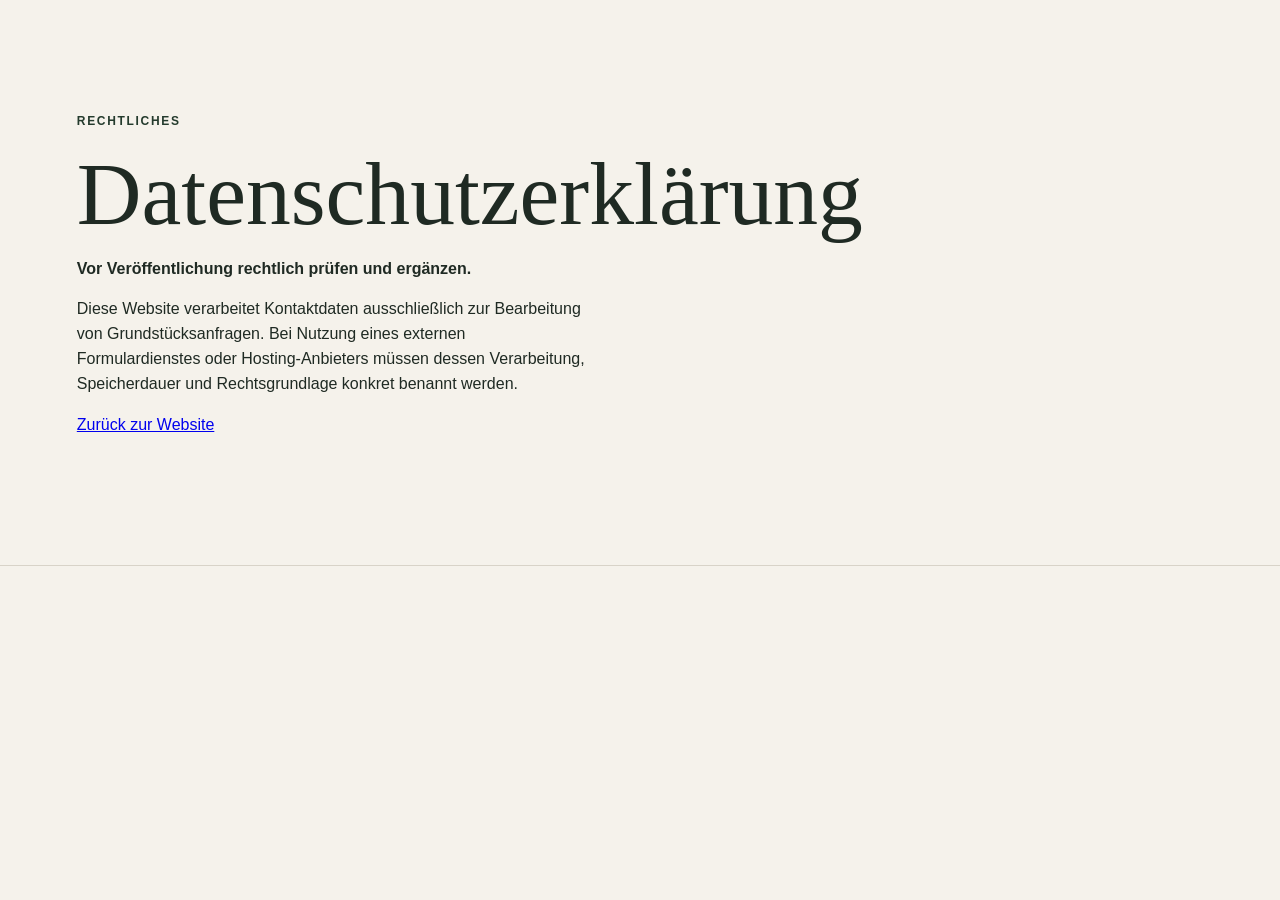
==== datenschutz.html @ eb6f45c7 "Füge Datenschutzseite hinzu" ====
<!doctype html><html lang="de"><head><meta charset="utf-8"><meta name="viewport" content="width=device-width,initial-scale=1"><title>Datenschutz</title><link rel="stylesheet" href="styles.css"></head><body><main class="editorial"><div class="copy-block"><p class="eyebrow dark">Rechtliches</p><h1>Datenschutzerklärung</h1><p><strong>Vor Veröffentlichung rechtlich prüfen und ergänzen.</strong></p><p>Diese Website verarbeitet Kontaktdaten ausschließlich zur Bearbeitung von Grundstücksanfragen. Bei Nutzung eines externen Formulardienstes oder Hosting-Anbieters müssen dessen Verarbeitung, Speicherdauer und Rechtsgrundlage konkret benannt werden.</p><p><a href="index.html">Zurück zur Website</a></p></div></main></body></html>
---- styles.css ----
:root{--ink:#1f2a23;--forest:#243b2d;--paper:#f5f2eb;--line:#d8d3c8;--muted:#6c726d;--white:#fff;--serif:'Libre Caslon Display',Georgia,serif;--sans:'DM Sans',Arial,sans-serif}
*{box-sizing:border-box}html{scroll-behavior:smooth}body{margin:0;background:var(--paper);color:var(--ink);font-family:var(--sans);line-height:1.55}.site-header{height:76px;padding:0 5vw;display:flex;align-items:center;justify-content:space-between;background:rgba(245,242,235,.96);position:sticky;top:0;z-index:20;border-bottom:1px solid rgba(31,42,35,.12)}.brand{display:flex;flex-direction:column;color:var(--ink);text-decoration:none;text-transform:uppercase;letter-spacing:.04em}.brand span{font-size:.72rem}.site-header nav{display:flex;gap:2rem}.site-header nav a,.footer-links a{color:inherit;text-decoration:none;font-size:.85rem;text-transform:uppercase;letter-spacing:.05em}.hero{position:relative;min-height:640px;display:grid;align-items:center;overflow:hidden}.hero>img{position:absolute;inset:0;width:100%;height:100%;object-fit:cover}.hero-shade{position:absolute;inset:0;background:linear-gradient(90deg,rgba(13,28,19,.82),rgba(13,28,19,.3) 60%,rgba(13,28,19,.08))}.hero-copy{position:relative;z-index:2;width:min(760px,85vw);margin-left:6vw;color:#fff}.eyebrow{text-transform:uppercase;letter-spacing:.14em;font-size:.75rem;font-weight:600;margin:0 0 1rem}.eyebrow.dark{color:var(--forest)}h1,h2{font-family:var(--serif);font-weight:400;line-height:1.05;margin:.15em 0}h1{font-size:clamp(3.2rem,7vw,6.6rem);max-width:12ch}h2{font-size:clamp(2.5rem,4vw,4.7rem)}.hero-meta{font-size:1.12rem;margin:1.4rem 0 2rem}.button{display:inline-flex;align-items:center;justify-content:center;min-height:50px;padding:0 1.5rem;text-decoration:none;border:0;font:600 .8rem var(--sans);text-transform:uppercase;letter-spacing:.06em;cursor:pointer}.button-light{background:#f6f1e8;color:var(--ink)}.button-dark{background:var(--forest);color:#fff}.facts{display:grid;grid-template-columns:repeat(6,1fr);padding:2.5rem 4vw;border-bottom:1px solid var(--line);background:#f8f6f1}.facts article{padding:0 1.3rem;border-right:1px solid var(--line)}.facts article:last-child{border-right:0}.facts span,.facts strong{display:block}.facts span{font-size:.68rem;text-transform:uppercase;letter-spacing:.08em;color:var(--muted);margin-bottom:.45rem}.facts strong{font-family:var(--serif);font-size:1.25rem;font-weight:400}.editorial,.planning,.location,.contact-section{padding:7rem 6vw;border-bottom:1px solid var(--line)}.split{display:grid;grid-template-columns:minmax(280px,.82fr) minmax(440px,1.35fr);gap:7vw;align-items:center}.copy-block p{max-width:58ch}.note{font-size:.83rem;color:var(--muted)}.feature-image img,.sketch-card img,.gallery img{width:100%;height:100%;object-fit:cover;display:block}.feature-image{margin:0;height:520px}.planning{display:grid;grid-template-columns:1fr 1.15fr;gap:6vw;align-items:center;background:#eeebe4}.plan-copy ul{padding-left:1.2rem}.plan-links{display:flex;flex-wrap:wrap;gap:1rem;margin-top:2rem}.plan-links a{color:var(--ink);text-underline-offset:4px}.sketch-card{margin:0;background:#faf8f3;padding:1.4rem}.sketch-card img{aspect-ratio:4/3;object-fit:contain;mix-blend-mode:multiply}.sketch-card figcaption{font-size:.78rem;color:var(--muted);margin-top:.7rem}.location{display:grid;grid-template-columns:.75fr 1.25fr;gap:7vw}.distance-grid{display:grid;grid-template-columns:repeat(2,1fr);border-top:1px solid var(--line)}.distance-grid article{display:flex;justify-content:space-between;gap:1rem;padding:1.05rem 0;border-bottom:1px solid var(--line)}.distance-grid article:nth-child(odd){padding-right:1.5rem}.distance-grid article:nth-child(even){padding-left:1.5rem;border-left:1px solid var(--line)}.gallery{display:grid;grid-template-columns:2fr 1fr 1fr 1fr;gap:6px;padding:6px;background:#fff}.gallery>div{height:320px;overflow:hidden}.gallery img{transition:transform .45s ease}.gallery div:hover img{transform:scale(1.025)}.contact-section{background:var(--forest);color:#fff;display:grid;grid-template-columns:.75fr 1.25fr;gap:7vw}.contact-copy h2{max-width:12ch}.contact-form{display:grid;grid-template-columns:1fr 1fr;gap:1rem}.contact-form label{display:flex;flex-direction:column;font-size:.75rem;text-transform:uppercase;letter-spacing:.05em}.contact-form input,.contact-form select,.contact-form textarea{margin-top:.4rem;background:#f7f4ee;border:0;border-radius:0;padding:1rem;font:1rem var(--sans);color:var(--ink)}.contact-form textarea{resize:vertical}.full{grid-column:1/-1}.consent{flex-direction:row!important;gap:.7rem;text-transform:none!important;letter-spacing:0!important;font-size:.8rem!important}.consent input{width:auto;margin:.15rem 0 0}.consent a{color:#fff}.hidden{display:none}footer{padding:3rem 6vw;background:#18271e;color:#fff;display:grid;grid-template-columns:1fr auto;gap:2rem;align-items:end}footer strong,footer span{display:block}.footer-links{display:flex;gap:1.5rem}footer p{grid-column:1/-1;margin:0;color:#b9c1bb;font-size:.78rem}
@media(max-width:980px){.site-header nav{display:none}.hero{min-height:560px}.facts{grid-template-columns:repeat(3,1fr);gap:1.5rem}.facts article{border-right:0;border-bottom:1px solid var(--line);padding-bottom:1rem}.split,.planning,.location,.contact-section{grid-template-columns:1fr}.feature-image{height:420px}.gallery{grid-template-columns:1fr 1fr}.gallery>div{height:280px}.gallery-main{grid-column:1/-1}.contact-form{grid-template-columns:1fr}.full{grid-column:1}.distance-grid{grid-template-columns:1fr}.distance-grid article:nth-child(even){padding-left:0;border-left:0}.distance-grid article:nth-child(odd){padding-right:0}}
@media(max-width:640px){.site-header{height:64px}.hero{min-height:520px}.hero-copy{margin-left:7vw}.hero-meta{font-size:.95rem}.facts{grid-template-columns:1fr 1fr;padding:2rem 5vw}.editorial,.planning,.location,.contact-section{padding:5rem 7vw}.feature-image{height:340px}.gallery{grid-template-columns:1fr}.gallery-main{grid-column:auto}.gallery>div{height:260px}footer{grid-template-columns:1fr}.footer-links{justify-content:flex-start}}
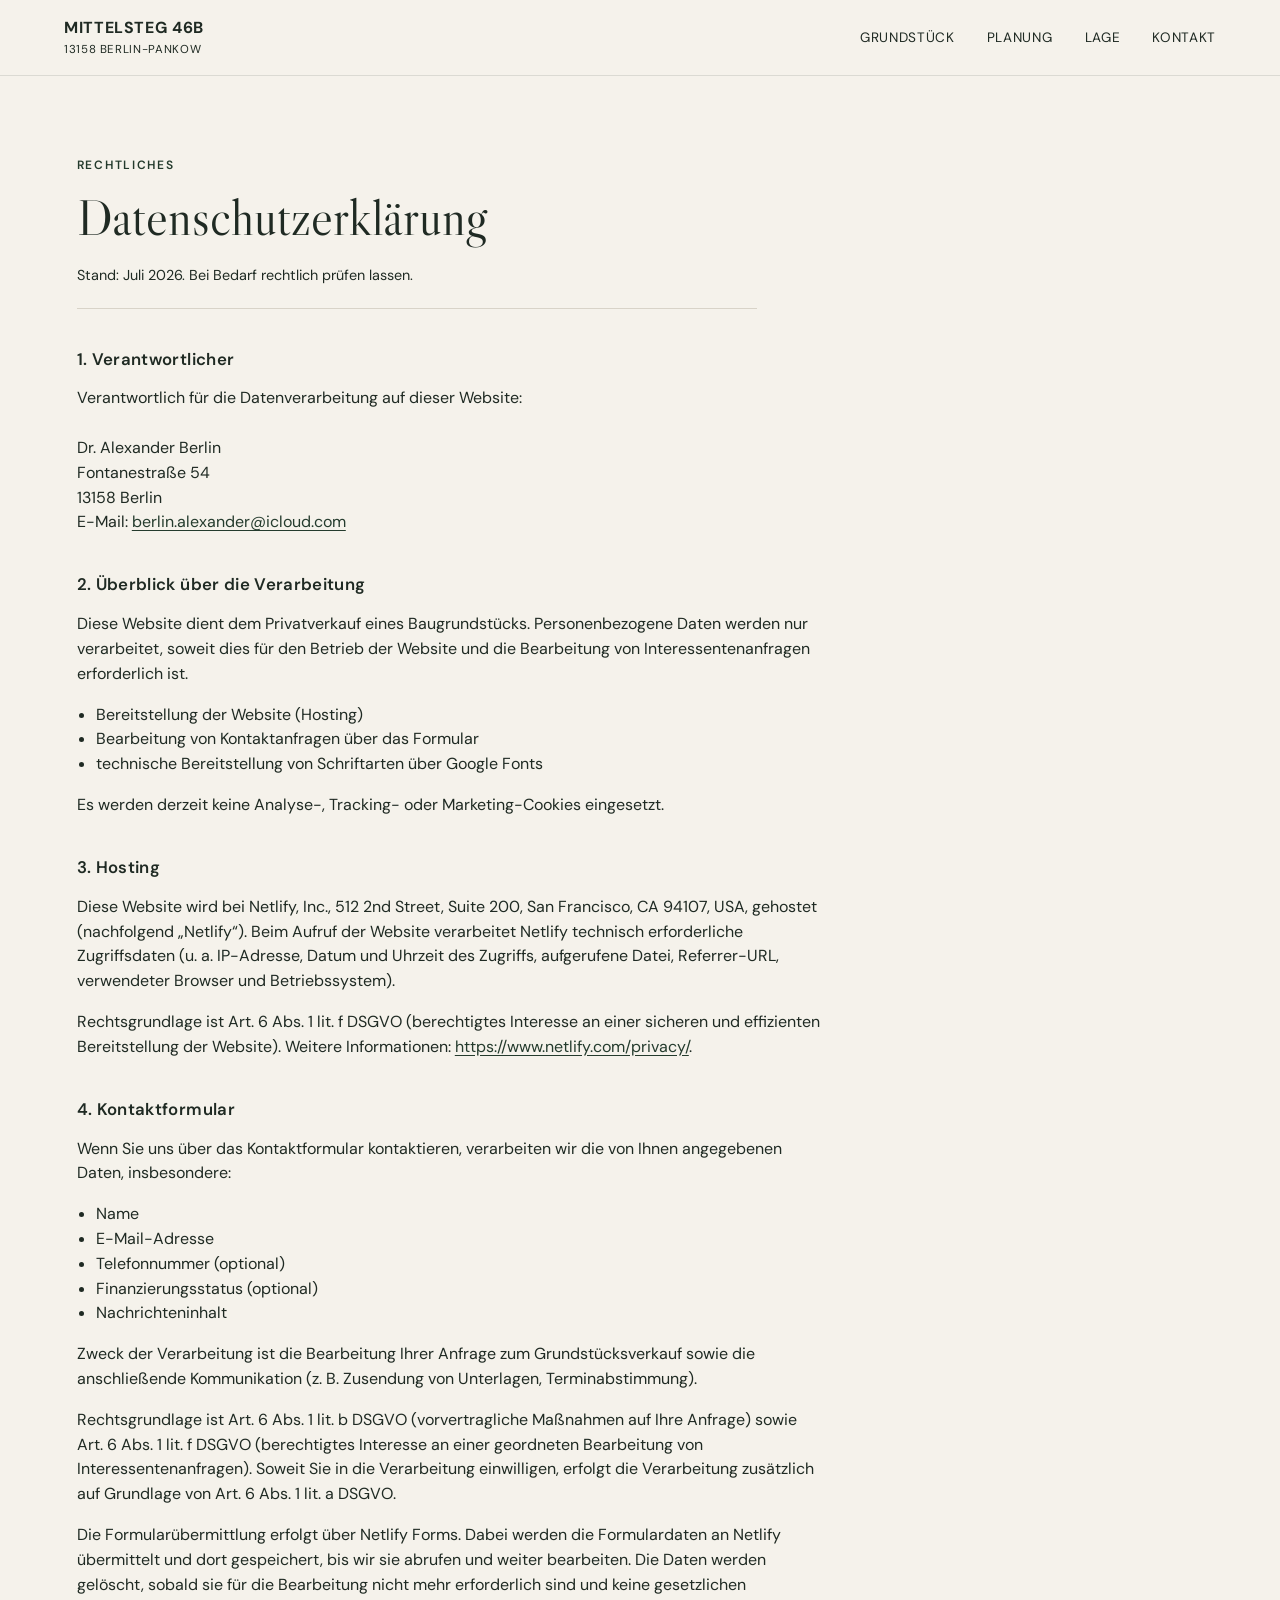
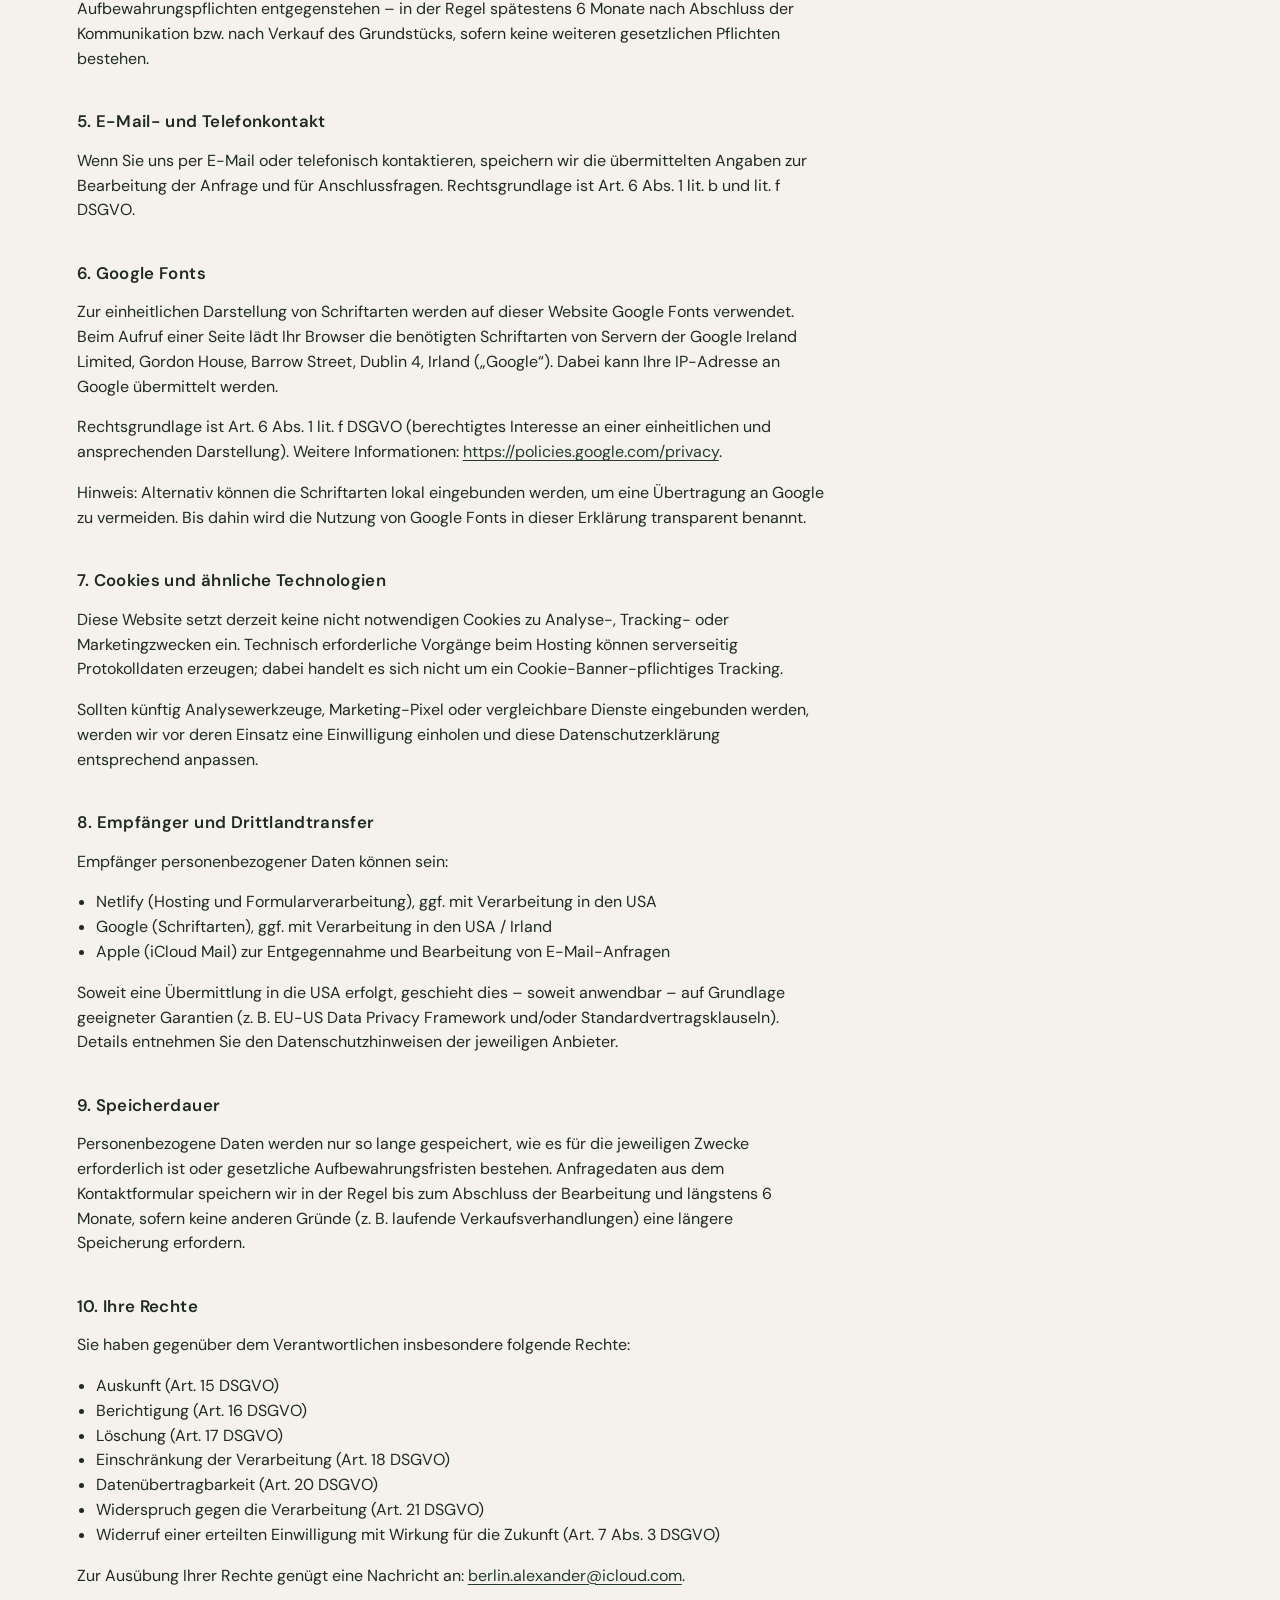
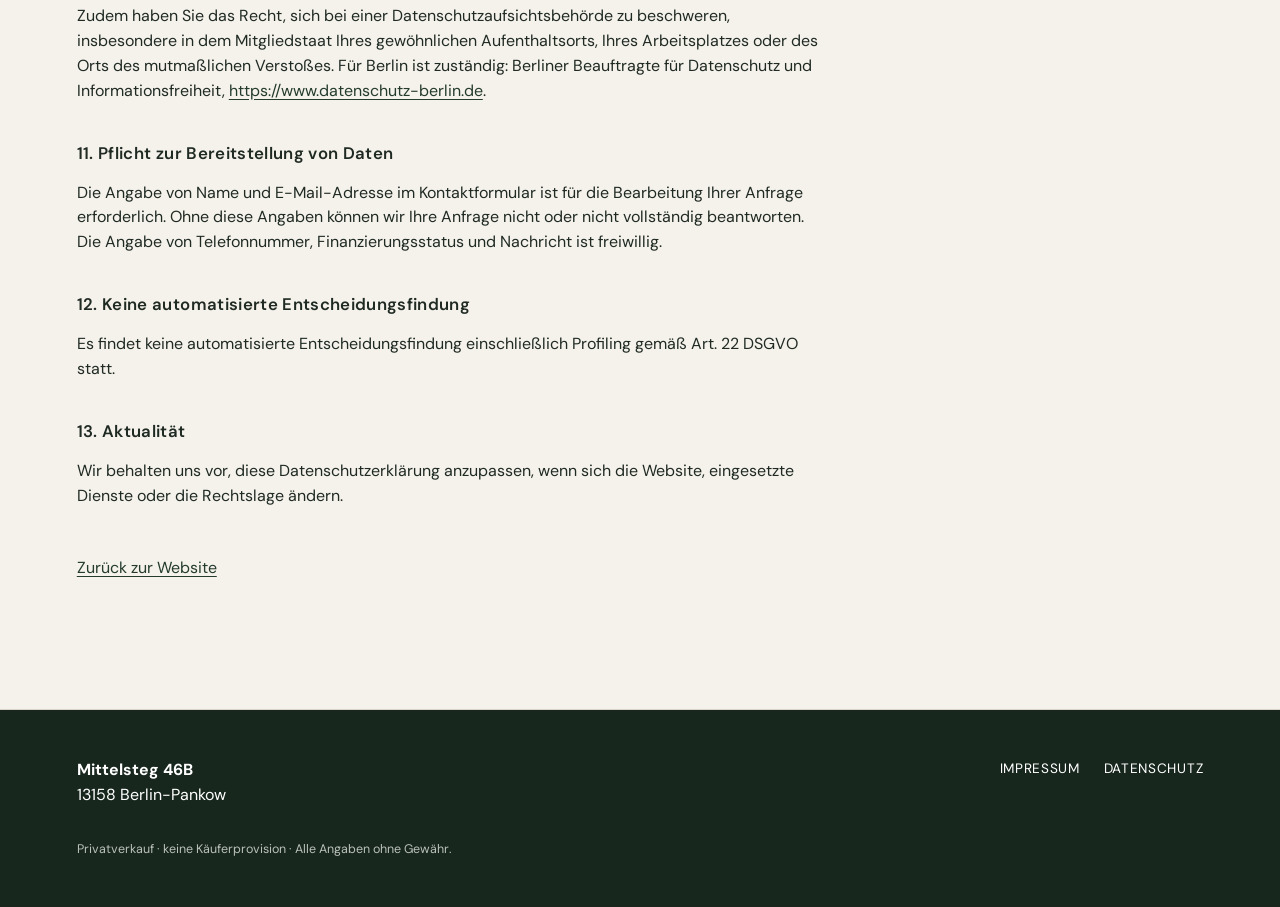
==== commit f12a4c0e: "Vervollständige Grundstückswebsite für den Privatverkauf. Integriert Assets, Kaufpreis, Lageangaben," ====
--- a/datenschutz.html
+++ b/datenschutz.html
@@ -1 +1,190 @@
-<!doctype html><html lang="de"><head><meta charset="utf-8"><meta name="viewport" content="width=device-width,initial-scale=1"><title>Datenschutz</title><link rel="stylesheet" href="styles.css"></head><body><main class="editorial"><div class="copy-block"><p class="eyebrow dark">Rechtliches</p><h1>Datenschutzerklärung</h1><p><strong>Vor Veröffentlichung rechtlich prüfen und ergänzen.</strong></p><p>Diese Website verarbeitet Kontaktdaten ausschließlich zur Bearbeitung von Grundstücksanfragen. Bei Nutzung eines externen Formulardienstes oder Hosting-Anbieters müssen dessen Verarbeitung, Speicherdauer und Rechtsgrundlage konkret benannt werden.</p><p><a href="index.html">Zurück zur Website</a></p></div></main></body></html>+<!doctype html>
+<html lang="de">
+<head>
+  <meta charset="utf-8" />
+  <meta name="viewport" content="width=device-width, initial-scale=1" />
+  <meta name="robots" content="noindex" />
+  <title>Datenschutz | Mittelsteg 46B</title>
+  <link rel="preconnect" href="https://fonts.googleapis.com">
+  <link rel="preconnect" href="https://fonts.gstatic.com" crossorigin>
+  <link href="https://fonts.googleapis.com/css2?family=DM+Sans:wght@400;500;600&family=Libre+Caslon+Display&display=swap" rel="stylesheet">
+  <link rel="stylesheet" href="styles.css" />
+</head>
+<body>
+<header class="site-header">
+  <a class="brand" href="index.html"><strong>Mittelsteg 46B</strong><span>13158 Berlin-Pankow</span></a>
+  <nav aria-label="Hauptnavigation">
+    <a href="index.html#grundstueck">Grundstück</a>
+    <a href="index.html#planung">Planung</a>
+    <a href="index.html#lage">Lage</a>
+    <a href="index.html#kontakt">Kontakt</a>
+  </nav>
+</header>
+
+<main class="legal-page">
+  <div class="legal-inner">
+    <p class="eyebrow dark">Rechtliches</p>
+    <h1>Datenschutzerklärung</h1>
+    <p class="legal-note">Stand: Juli 2026. Bei Bedarf rechtlich prüfen lassen.</p>
+
+    <h2>1. Verantwortlicher</h2>
+    <p>
+      Verantwortlich für die Datenverarbeitung auf dieser Website:<br><br>
+      Dr. Alexander Berlin<br>
+      Fontanestraße 54<br>
+      13158 Berlin<br>
+      E-Mail: <a href="mailto:berlin.alexander@icloud.com">berlin.alexander@icloud.com</a>
+    </p>
+
+    <h2>2. Überblick über die Verarbeitung</h2>
+    <p>
+      Diese Website dient dem Privatverkauf eines Baugrundstücks. Personenbezogene Daten werden nur verarbeitet,
+      soweit dies für den Betrieb der Website und die Bearbeitung von Interessentenanfragen erforderlich ist.
+    </p>
+    <ul>
+      <li>Bereitstellung der Website (Hosting)</li>
+      <li>Bearbeitung von Kontaktanfragen über das Formular</li>
+      <li>technische Bereitstellung von Schriftarten über Google Fonts</li>
+    </ul>
+    <p>Es werden derzeit keine Analyse-, Tracking- oder Marketing-Cookies eingesetzt.</p>
+
+    <h2>3. Hosting</h2>
+    <p>
+      Diese Website wird bei Netlify, Inc., 512 2nd Street, Suite 200, San Francisco, CA 94107, USA, gehostet
+      (nachfolgend „Netlify“). Beim Aufruf der Website verarbeitet Netlify technisch erforderliche Zugriffsdaten
+      (u. a. IP-Adresse, Datum und Uhrzeit des Zugriffs, aufgerufene Datei, Referrer-URL, verwendeter Browser und Betriebssystem).
+    </p>
+    <p>
+      Rechtsgrundlage ist Art. 6 Abs. 1 lit. f DSGVO (berechtigtes Interesse an einer sicheren und effizienten Bereitstellung der Website).
+      Weitere Informationen: <a href="https://www.netlify.com/privacy/" rel="noopener noreferrer" target="_blank">https://www.netlify.com/privacy/</a>.
+    </p>
+
+    <h2>4. Kontaktformular</h2>
+    <p>
+      Wenn Sie uns über das Kontaktformular kontaktieren, verarbeiten wir die von Ihnen angegebenen Daten, insbesondere:
+    </p>
+    <ul>
+      <li>Name</li>
+      <li>E-Mail-Adresse</li>
+      <li>Telefonnummer (optional)</li>
+      <li>Finanzierungsstatus (optional)</li>
+      <li>Nachrichteninhalt</li>
+    </ul>
+    <p>
+      Zweck der Verarbeitung ist die Bearbeitung Ihrer Anfrage zum Grundstücksverkauf sowie die anschließende Kommunikation
+      (z. B. Zusendung von Unterlagen, Terminabstimmung).
+    </p>
+    <p>
+      Rechtsgrundlage ist Art. 6 Abs. 1 lit. b DSGVO (vorvertragliche Maßnahmen auf Ihre Anfrage) sowie Art. 6 Abs. 1 lit. f DSGVO
+      (berechtigtes Interesse an einer geordneten Bearbeitung von Interessentenanfragen). Soweit Sie in die Verarbeitung einwilligen,
+      erfolgt die Verarbeitung zusätzlich auf Grundlage von Art. 6 Abs. 1 lit. a DSGVO.
+    </p>
+    <p>
+      Die Formularübermittlung erfolgt über Netlify Forms. Dabei werden die Formulardaten an Netlify übermittelt und dort gespeichert,
+      bis wir sie abrufen und weiter bearbeiten. Die Daten werden gelöscht, sobald sie für die Bearbeitung nicht mehr erforderlich sind
+      und keine gesetzlichen Aufbewahrungspflichten entgegenstehen – in der Regel spätestens 6 Monate
+      nach Abschluss der Kommunikation bzw. nach Verkauf des Grundstücks, sofern keine weiteren gesetzlichen Pflichten bestehen.
+    </p>
+
+    <h2>5. E-Mail- und Telefonkontakt</h2>
+    <p>
+      Wenn Sie uns per E-Mail oder telefonisch kontaktieren, speichern wir die übermittelten Angaben zur Bearbeitung der Anfrage
+      und für Anschlussfragen. Rechtsgrundlage ist Art. 6 Abs. 1 lit. b und lit. f DSGVO.
+    </p>
+
+    <h2>6. Google Fonts</h2>
+    <p>
+      Zur einheitlichen Darstellung von Schriftarten werden auf dieser Website Google Fonts verwendet.
+      Beim Aufruf einer Seite lädt Ihr Browser die benötigten Schriftarten von Servern der Google Ireland Limited,
+      Gordon House, Barrow Street, Dublin 4, Irland („Google“). Dabei kann Ihre IP-Adresse an Google übermittelt werden.
+    </p>
+    <p>
+      Rechtsgrundlage ist Art. 6 Abs. 1 lit. f DSGVO (berechtigtes Interesse an einer einheitlichen und ansprechenden Darstellung).
+      Weitere Informationen: <a href="https://policies.google.com/privacy" rel="noopener noreferrer" target="_blank">https://policies.google.com/privacy</a>.
+    </p>
+    <p>
+      Hinweis: Alternativ können die Schriftarten lokal eingebunden werden, um eine Übertragung an Google zu vermeiden.
+      Bis dahin wird die Nutzung von Google Fonts in dieser Erklärung transparent benannt.
+    </p>
+
+    <h2>7. Cookies und ähnliche Technologien</h2>
+    <p>
+      Diese Website setzt derzeit keine nicht notwendigen Cookies zu Analyse-, Tracking- oder Marketingzwecken ein.
+      Technisch erforderliche Vorgänge beim Hosting können serverseitig Protokolldaten erzeugen; dabei handelt es sich
+      nicht um ein Cookie-Banner-pflichtiges Tracking.
+    </p>
+    <p>
+      Sollten künftig Analysewerkzeuge, Marketing-Pixel oder vergleichbare Dienste eingebunden werden, werden wir vor deren Einsatz
+      eine Einwilligung einholen und diese Datenschutzerklärung entsprechend anpassen.
+    </p>
+
+    <h2>8. Empfänger und Drittlandtransfer</h2>
+    <p>
+      Empfänger personenbezogener Daten können sein:
+    </p>
+    <ul>
+      <li>Netlify (Hosting und Formularverarbeitung), ggf. mit Verarbeitung in den USA</li>
+      <li>Google (Schriftarten), ggf. mit Verarbeitung in den USA / Irland</li>
+      <li>Apple (iCloud Mail) zur Entgegennahme und Bearbeitung von E-Mail-Anfragen</li>
+    </ul>
+    <p>
+      Soweit eine Übermittlung in die USA erfolgt, geschieht dies – soweit anwendbar – auf Grundlage geeigneter Garantien
+      (z. B. EU-US Data Privacy Framework und/oder Standardvertragsklauseln). Details entnehmen Sie den Datenschutzhinweisen der jeweiligen Anbieter.
+    </p>
+
+    <h2>9. Speicherdauer</h2>
+    <p>
+      Personenbezogene Daten werden nur so lange gespeichert, wie es für die jeweiligen Zwecke erforderlich ist oder gesetzliche
+      Aufbewahrungsfristen bestehen. Anfragedaten aus dem Kontaktformular speichern wir in der Regel bis zum Abschluss der Bearbeitung
+      und längstens 6 Monate, sofern keine anderen Gründe (z. B. laufende Verkaufsverhandlungen) eine längere Speicherung erfordern.
+    </p>
+
+    <h2>10. Ihre Rechte</h2>
+    <p>Sie haben gegenüber dem Verantwortlichen insbesondere folgende Rechte:</p>
+    <ul>
+      <li>Auskunft (Art. 15 DSGVO)</li>
+      <li>Berichtigung (Art. 16 DSGVO)</li>
+      <li>Löschung (Art. 17 DSGVO)</li>
+      <li>Einschränkung der Verarbeitung (Art. 18 DSGVO)</li>
+      <li>Datenübertragbarkeit (Art. 20 DSGVO)</li>
+      <li>Widerspruch gegen die Verarbeitung (Art. 21 DSGVO)</li>
+      <li>Widerruf einer erteilten Einwilligung mit Wirkung für die Zukunft (Art. 7 Abs. 3 DSGVO)</li>
+    </ul>
+    <p>
+      Zur Ausübung Ihrer Rechte genügt eine Nachricht an: <a href="mailto:berlin.alexander@icloud.com">berlin.alexander@icloud.com</a>.
+    </p>
+    <p>
+      Zudem haben Sie das Recht, sich bei einer Datenschutzaufsichtsbehörde zu beschweren, insbesondere in dem Mitgliedstaat Ihres
+      gewöhnlichen Aufenthaltsorts, Ihres Arbeitsplatzes oder des Orts des mutmaßlichen Verstoßes.
+      Für Berlin ist zuständig: Berliner Beauftragte für Datenschutz und Informationsfreiheit,
+      <a href="https://www.datenschutz-berlin.de" rel="noopener noreferrer" target="_blank">https://www.datenschutz-berlin.de</a>.
+    </p>
+
+    <h2>11. Pflicht zur Bereitstellung von Daten</h2>
+    <p>
+      Die Angabe von Name und E-Mail-Adresse im Kontaktformular ist für die Bearbeitung Ihrer Anfrage erforderlich.
+      Ohne diese Angaben können wir Ihre Anfrage nicht oder nicht vollständig beantworten. Die Angabe von Telefonnummer,
+      Finanzierungsstatus und Nachricht ist freiwillig.
+    </p>
+
+    <h2>12. Keine automatisierte Entscheidungsfindung</h2>
+    <p>
+      Es findet keine automatisierte Entscheidungsfindung einschließlich Profiling gemäß Art. 22 DSGVO statt.
+    </p>
+
+    <h2>13. Aktualität</h2>
+    <p>
+      Wir behalten uns vor, diese Datenschutzerklärung anzupassen, wenn sich die Website, eingesetzte Dienste oder die Rechtslage ändern.
+    </p>
+
+    <p class="legal-back"><a href="index.html">Zurück zur Website</a></p>
+  </div>
+</main>
+
+<footer>
+  <div><strong>Mittelsteg 46B</strong><span>13158 Berlin-Pankow</span></div>
+  <div class="footer-links"><a href="impressum.html">Impressum</a><a href="datenschutz.html">Datenschutz</a></div>
+  <p>Privatverkauf · keine Käuferprovision · Alle Angaben ohne Gewähr.</p>
+</footer>
+</body>
+</html>
--- a/styles.css
+++ b/styles.css
@@ -1,4 +1,94 @@
-:root{--ink:#1f2a23;--forest:#243b2d;--paper:#f5f2eb;--line:#d8d3c8;--muted:#6c726d;--white:#fff;--serif:'Libre Caslon Display',Georgia,serif;--sans:'DM Sans',Arial,sans-serif}
-*{box-sizing:border-box}html{scroll-behavior:smooth}body{margin:0;background:var(--paper);color:var(--ink);font-family:var(--sans);line-height:1.55}.site-header{height:76px;padding:0 5vw;display:flex;align-items:center;justify-content:space-between;background:rgba(245,242,235,.96);position:sticky;top:0;z-index:20;border-bottom:1px solid rgba(31,42,35,.12)}.brand{display:flex;flex-direction:column;color:var(--ink);text-decoration:none;text-transform:uppercase;letter-spacing:.04em}.brand span{font-size:.72rem}.site-header nav{display:flex;gap:2rem}.site-header nav a,.footer-links a{color:inherit;text-decoration:none;font-size:.85rem;text-transform:uppercase;letter-spacing:.05em}.hero{position:relative;min-height:640px;display:grid;align-items:center;overflow:hidden}.hero>img{position:absolute;inset:0;width:100%;height:100%;object-fit:cover}.hero-shade{position:absolute;inset:0;background:linear-gradient(90deg,rgba(13,28,19,.82),rgba(13,28,19,.3) 60%,rgba(13,28,19,.08))}.hero-copy{position:relative;z-index:2;width:min(760px,85vw);margin-left:6vw;color:#fff}.eyebrow{text-transform:uppercase;letter-spacing:.14em;font-size:.75rem;font-weight:600;margin:0 0 1rem}.eyebrow.dark{color:var(--forest)}h1,h2{font-family:var(--serif);font-weight:400;line-height:1.05;margin:.15em 0}h1{font-size:clamp(3.2rem,7vw,6.6rem);max-width:12ch}h2{font-size:clamp(2.5rem,4vw,4.7rem)}.hero-meta{font-size:1.12rem;margin:1.4rem 0 2rem}.button{display:inline-flex;align-items:center;justify-content:center;min-height:50px;padding:0 1.5rem;text-decoration:none;border:0;font:600 .8rem var(--sans);text-transform:uppercase;letter-spacing:.06em;cursor:pointer}.button-light{background:#f6f1e8;color:var(--ink)}.button-dark{background:var(--forest);color:#fff}.facts{display:grid;grid-template-columns:repeat(6,1fr);padding:2.5rem 4vw;border-bottom:1px solid var(--line);background:#f8f6f1}.facts article{padding:0 1.3rem;border-right:1px solid var(--line)}.facts article:last-child{border-right:0}.facts span,.facts strong{display:block}.facts span{font-size:.68rem;text-transform:uppercase;letter-spacing:.08em;color:var(--muted);margin-bottom:.45rem}.facts strong{font-family:var(--serif);font-size:1.25rem;font-weight:400}.editorial,.planning,.location,.contact-section{padding:7rem 6vw;border-bottom:1px solid var(--line)}.split{display:grid;grid-template-columns:minmax(280px,.82fr) minmax(440px,1.35fr);gap:7vw;align-items:center}.copy-block p{max-width:58ch}.note{font-size:.83rem;color:var(--muted)}.feature-image img,.sketch-card img,.gallery img{width:100%;height:100%;object-fit:cover;display:block}.feature-image{margin:0;height:520px}.planning{display:grid;grid-template-columns:1fr 1.15fr;gap:6vw;align-items:center;background:#eeebe4}.plan-copy ul{padding-left:1.2rem}.plan-links{display:flex;flex-wrap:wrap;gap:1rem;margin-top:2rem}.plan-links a{color:var(--ink);text-underline-offset:4px}.sketch-card{margin:0;background:#faf8f3;padding:1.4rem}.sketch-card img{aspect-ratio:4/3;object-fit:contain;mix-blend-mode:multiply}.sketch-card figcaption{font-size:.78rem;color:var(--muted);margin-top:.7rem}.location{display:grid;grid-template-columns:.75fr 1.25fr;gap:7vw}.distance-grid{display:grid;grid-template-columns:repeat(2,1fr);border-top:1px solid var(--line)}.distance-grid article{display:flex;justify-content:space-between;gap:1rem;padding:1.05rem 0;border-bottom:1px solid var(--line)}.distance-grid article:nth-child(odd){padding-right:1.5rem}.distance-grid article:nth-child(even){padding-left:1.5rem;border-left:1px solid var(--line)}.gallery{display:grid;grid-template-columns:2fr 1fr 1fr 1fr;gap:6px;padding:6px;background:#fff}.gallery>div{height:320px;overflow:hidden}.gallery img{transition:transform .45s ease}.gallery div:hover img{transform:scale(1.025)}.contact-section{background:var(--forest);color:#fff;display:grid;grid-template-columns:.75fr 1.25fr;gap:7vw}.contact-copy h2{max-width:12ch}.contact-form{display:grid;grid-template-columns:1fr 1fr;gap:1rem}.contact-form label{display:flex;flex-direction:column;font-size:.75rem;text-transform:uppercase;letter-spacing:.05em}.contact-form input,.contact-form select,.contact-form textarea{margin-top:.4rem;background:#f7f4ee;border:0;border-radius:0;padding:1rem;font:1rem var(--sans);color:var(--ink)}.contact-form textarea{resize:vertical}.full{grid-column:1/-1}.consent{flex-direction:row!important;gap:.7rem;text-transform:none!important;letter-spacing:0!important;font-size:.8rem!important}.consent input{width:auto;margin:.15rem 0 0}.consent a{color:#fff}.hidden{display:none}footer{padding:3rem 6vw;background:#18271e;color:#fff;display:grid;grid-template-columns:1fr auto;gap:2rem;align-items:end}footer strong,footer span{display:block}.footer-links{display:flex;gap:1.5rem}footer p{grid-column:1/-1;margin:0;color:#b9c1bb;font-size:.78rem}
-@media(max-width:980px){.site-header nav{display:none}.hero{min-height:560px}.facts{grid-template-columns:repeat(3,1fr);gap:1.5rem}.facts article{border-right:0;border-bottom:1px solid var(--line);padding-bottom:1rem}.split,.planning,.location,.contact-section{grid-template-columns:1fr}.feature-image{height:420px}.gallery{grid-template-columns:1fr 1fr}.gallery>div{height:280px}.gallery-main{grid-column:1/-1}.contact-form{grid-template-columns:1fr}.full{grid-column:1}.distance-grid{grid-template-columns:1fr}.distance-grid article:nth-child(even){padding-left:0;border-left:0}.distance-grid article:nth-child(odd){padding-right:0}}
-@media(max-width:640px){.site-header{height:64px}.hero{min-height:520px}.hero-copy{margin-left:7vw}.hero-meta{font-size:.95rem}.facts{grid-template-columns:1fr 1fr;padding:2rem 5vw}.editorial,.planning,.location,.contact-section{padding:5rem 7vw}.feature-image{height:340px}.gallery{grid-template-columns:1fr}.gallery-main{grid-column:auto}.gallery>div{height:260px}footer{grid-template-columns:1fr}.footer-links{justify-content:flex-start}}
+:root{--ink:#1f2a23;--forest:#243b2d;--paper:#f5f2eb;--line:#d8d3c8;--muted:#6c726d;--white:#fff;--serif:'Libre Caslon Display',Georgia,serif;--sans:'DM Sans',Arial,sans-serif;--header-h:76px;--facts-h:108px}
+*{box-sizing:border-box}html{scroll-behavior:smooth}body{margin:0;background:var(--paper);color:var(--ink);font-family:var(--sans);line-height:1.55}body.lightbox-open{overflow:hidden}
+.site-header{height:76px;padding:0 5vw;display:flex;align-items:center;justify-content:space-between;background:rgba(245,242,235,.96);position:sticky;top:0;z-index:20;border-bottom:1px solid rgba(31,42,35,.12)}.brand{display:flex;flex-direction:column;color:var(--ink);text-decoration:none;text-transform:uppercase;letter-spacing:.04em}.brand span{font-size:.72rem}.site-header nav{display:flex;gap:2rem}.site-header nav a,.footer-links a{color:inherit;text-decoration:none;font-size:.85rem;text-transform:uppercase;letter-spacing:.05em}
+.hero{position:relative;min-height:640px;display:grid;align-items:center;overflow:hidden}.hero>img{position:absolute;inset:0;width:100%;height:100%;object-fit:cover}.hero-shade{position:absolute;inset:0;background:linear-gradient(90deg,rgba(13,28,19,.82),rgba(13,28,19,.3) 60%,rgba(13,28,19,.08))}.hero-copy{position:relative;z-index:2;width:min(720px,58vw);max-width:85vw;margin-left:6vw;color:#fff;padding:2.5rem 0}.hero .eyebrow{letter-spacing:.11em;margin:0 0 1.15rem}
+.eyebrow{text-transform:uppercase;letter-spacing:.14em;font-size:.75rem;font-weight:600;margin:0 0 1rem}.eyebrow.dark{color:var(--forest)}
+h1,h2{font-family:var(--serif);font-weight:400;line-height:1.05;margin:.15em 0}h1{font-size:clamp(3.2rem,7vw,6.6rem);max-width:12ch}h2{font-size:clamp(2.5rem,4vw,4.7rem)}.hero h1{font-size:clamp(2.45rem,5.2vw,5.1rem);max-width:22ch;line-height:1.02;margin:0}.hero-meta{font-size:1.02rem;font-weight:400;line-height:1.45;margin:.55rem 0 0;color:rgba(255,255,255,.92)}
+.button{display:inline-flex;align-items:center;justify-content:center;min-height:50px;padding:0 1.5rem;text-decoration:none;border:0;font:600 .8rem var(--sans);text-transform:uppercase;letter-spacing:.06em;cursor:pointer}.button-light{background:#f6f1e8;color:var(--ink)}.button-dark{background:var(--forest);color:#fff}.button-secondary{background:transparent;color:var(--ink);border:1px solid var(--ink)}.button-light:hover,.button-dark:hover{opacity:.92}.button-secondary:hover{background:rgba(31,42,35,.06)}.button-light:focus-visible,.button-dark:focus-visible{outline:2px solid #fff;outline-offset:3px}.button-secondary:focus-visible{outline:2px solid var(--forest);outline-offset:3px}.hero-cta{min-width:min(100%,22rem);padding:0 2rem}
+.facts{display:grid;grid-template-columns:repeat(4,1fr);padding:2.5rem 4vw;border-bottom:1px solid var(--line);background:#f8f6f1}.facts article{padding:0 1.3rem;border-right:1px solid var(--line)}.facts article:last-child{border-right:0}.facts span,.facts strong{display:block}.facts span{font-size:.68rem;text-transform:uppercase;letter-spacing:.08em;color:var(--muted);margin-bottom:.45rem}.facts strong{font-family:var(--serif);font-size:1.25rem;font-weight:400}
+.editorial,.planning,.location,.contact-section{padding:7rem 6vw;border-bottom:1px solid var(--line)}.split{display:grid;grid-template-columns:minmax(280px,.82fr) minmax(440px,1.35fr);gap:7vw;align-items:center}.copy-block p{max-width:58ch}
+.benefit-list{list-style:none;margin:2rem 0 0;padding:0;display:grid;grid-template-columns:1fr 1fr;gap:.85rem 2rem;max-width:40rem;border-top:1px solid var(--line);padding-top:1.4rem}.benefit-list li{position:relative;padding-left:1rem;font-size:.98rem}.benefit-list li::before{content:"";position:absolute;left:0;top:.7em;width:.35rem;height:.35rem;background:var(--forest);border-radius:50%}
+.feature-image img,.sketch-card img,.gallery-item img{width:100%;height:100%;object-fit:cover;display:block}.feature-image{margin:0;height:520px}
+.planning{display:grid;grid-template-columns:1fr 1.15fr;gap:6vw;align-items:center;background:#eeebe4}.plan-title{max-width:14ch}.plan-intro{max-width:48ch;margin:1rem 0 1.4rem}.plan-copy ul{padding-left:1.2rem}.plan-links{display:flex;flex-wrap:wrap;gap:1rem;margin-top:2rem}.sketch-card{margin:0;background:#faf8f3;padding:1.4rem}.sketch-card img{aspect-ratio:4/3;object-fit:contain;mix-blend-mode:multiply}.sketch-card figcaption{font-size:.78rem;color:var(--muted);margin-top:.7rem}
+.location{display:grid;grid-template-columns:.75fr 1.25fr;gap:7vw}.distance-grid{display:grid;grid-template-columns:repeat(2,1fr);border-top:1px solid var(--line)}.distance-grid article{display:flex;justify-content:space-between;align-items:flex-start;gap:1rem;padding:1.15rem 0;border-bottom:1px solid var(--line)}.distance-grid article:nth-child(odd){padding-right:1.5rem}.distance-grid article:nth-child(even){padding-left:1.5rem;border-left:1px solid var(--line)}.distance-grid span{font-size:.95rem;max-width:16ch}.distance-meta{text-align:right}.distance-meta strong{display:block;font-family:var(--serif);font-size:1.2rem;font-weight:400}.distance-meta em{display:block;font-style:normal;font-size:.82rem;color:var(--muted);margin-top:.25rem}
+.gallery{display:grid;grid-template-columns:2fr 1fr 1fr;gap:6px;padding:6px;background:#fff}.gallery-item{margin:0;position:relative;overflow:hidden;background:#111}.gallery-main{grid-row:span 2}.gallery-item{min-height:220px}.gallery-main{min-height:100%}.gallery-trigger{display:block;width:100%;height:100%;padding:0;border:0;background:transparent;cursor:zoom-in;position:relative}.gallery-item img{width:100%;height:100%;object-fit:cover;transition:transform .45s ease;min-height:220px}.gallery-main img{min-height:100%;height:100%}.gallery-trigger:hover img,.gallery-trigger:focus-visible img{transform:scale(1.025)}.gallery-trigger:focus-visible{outline:2px solid #fff;outline-offset:-2px}.gallery-item figcaption{position:absolute;left:0;right:0;bottom:0;padding:.7rem .9rem;background:linear-gradient(transparent,rgba(13,28,19,.72));color:#fff;font-size:.78rem;pointer-events:none}
+.lightbox{position:fixed;inset:0;z-index:100;display:grid;place-items:center;padding:2rem}.lightbox[hidden]{display:none!important}.lightbox-backdrop{position:absolute;inset:0;background:rgba(13,20,16,.88)}.lightbox-dialog{position:relative;z-index:1;width:min(960px,92vw);outline:none}.lightbox-figure{margin:0;text-align:center}.lightbox-figure img{max-width:100%;max-height:72vh;object-fit:contain;background:#0d1410}.lightbox-figure figcaption{color:rgba(255,255,255,.88);margin-top:.9rem;font-size:.9rem}.lightbox-close{position:absolute;top:-.2rem;right:0;width:2.5rem;height:2.5rem;border:0;background:transparent;color:#fff;font-size:2rem;line-height:1;cursor:pointer}.lightbox-nav{position:absolute;top:50%;transform:translateY(-50%);width:2.75rem;height:2.75rem;border:0;background:rgba(255,255,255,.08);color:#fff;font-size:1.8rem;cursor:pointer}.lightbox-prev{left:-.5rem}.lightbox-next{right:-.5rem}.lightbox-close:focus-visible,.lightbox-nav:focus-visible{outline:2px solid #fff;outline-offset:2px}
+.price-section{padding:7rem 6vw;border-bottom:1px solid var(--line);display:grid;grid-template-columns:.85fr 1.15fr;gap:7vw;align-items:start}.price-head{border-top:2px solid var(--forest);padding-top:1.6rem}.price-figure{font-family:var(--serif);font-weight:400;line-height:1;font-size:clamp(2.6rem,4.4vw,4rem);margin:.4rem 0 1.4rem}.price-lead{max-width:34ch;color:var(--ink);margin:0}.price-detail{padding-top:1.6rem}.price-subhead{margin:0 0 1rem;font-size:.72rem;text-transform:uppercase;letter-spacing:.1em;font-weight:600;color:var(--muted)}.price-list{list-style:none;margin:0;padding:0;border-top:1px solid var(--line)}.price-list li{padding:1rem 0;border-bottom:1px solid var(--line);font-size:1.05rem}.price-followup{font-size:.92rem;margin:1.4rem 0 0;max-width:48ch}.price-hint{font-size:.82rem;color:var(--muted);margin:1.8rem 0 0;max-width:52ch;padding-top:1.2rem;border-top:1px solid var(--line)}
+.contact-section{background:var(--forest);color:#fff;display:grid;grid-template-columns:.75fr 1.25fr;gap:7vw}.contact-copy h2{max-width:12ch}.contact-form{display:grid;grid-template-columns:1fr 1fr;gap:1rem}.contact-form label{display:flex;flex-direction:column;font-size:.75rem;text-transform:uppercase;letter-spacing:.05em}.contact-form input,.contact-form select,.contact-form textarea{margin-top:.4rem;background:#f7f4ee;border:0;border-radius:0;padding:1rem;font:1rem var(--sans);color:var(--ink)}.contact-form input:focus-visible,.contact-form select:focus-visible,.contact-form textarea:focus-visible{outline:2px solid #fff;outline-offset:2px}.contact-form textarea{resize:vertical}.field-phone{grid-column:1/2}.full{grid-column:1/-1}.consent{flex-direction:row!important;gap:.7rem;text-transform:none!important;letter-spacing:0!important;font-size:.8rem!important;align-items:flex-start}.consent input{width:auto;margin:.15rem 0 0}.consent a{color:#fff}.trust-note{margin:0;font-size:.78rem;color:rgba(255,255,255,.72);line-height:1.45;text-transform:none;letter-spacing:0}.contact-submit{display:inline-flex;align-items:center;justify-content:center;width:100%;background:#f3efe6;color:#173126;border:1px solid #f3efe6;border-radius:0;padding:1rem 1.75rem;min-height:52px;font:600 .8rem var(--sans);letter-spacing:.04em;text-transform:uppercase;cursor:pointer}.contact-submit:hover{background:#ebe6db;border-color:#ebe6db}.contact-submit:focus-visible{outline:2px solid #fff;outline-offset:3px}.contact-submit:disabled{opacity:.7;cursor:wait}.form-success{grid-column:1/-1;padding:1.4rem 0;font-size:1.05rem;line-height:1.5}.form-error{grid-column:1/-1;padding:.8rem 0;font-size:.9rem;color:#f3d6d0}.hidden{display:none}
+footer{padding:3rem 6vw;background:#18271e;color:#fff;display:grid;grid-template-columns:1fr auto;gap:2rem;align-items:start}footer strong,footer span{display:block}.footer-trust{margin-top:.7rem;font-size:.85rem;color:#c5cdc8}.footer-links{display:flex;gap:1.5rem}footer p{grid-column:1/-1;margin:0;color:#b9c1bb;font-size:.78rem}
+.hero-price{font-family:var(--serif);font-weight:400;line-height:1;font-size:clamp(1.85rem,3.8vw,2.85rem);margin:1.55rem 0 .35rem}.hero-subnote{font-size:.88rem;max-width:34ch;line-height:1.45;color:rgba(255,255,255,.78);margin:1rem 0 0}.hero-cta{margin-top:1.85rem}.hero-tagline{font-size:.74rem;letter-spacing:normal;text-transform:none;color:rgba(255,255,255,.68);margin:.7rem 0 0;max-width:36ch;line-height:1.4}
+.legal-page{padding:5rem 6vw 7rem;border-bottom:1px solid var(--line)}.legal-inner{max-width:72ch}.legal-page h1{font-size:clamp(2.4rem,4vw,3.8rem);max-width:18ch;margin:0 0 1.2rem}.legal-page h2{font-family:var(--sans);font-size:1.05rem;font-weight:600;letter-spacing:.02em;line-height:1.35;margin:2.4rem 0 .8rem}.legal-page p,.legal-page li{color:var(--ink);max-width:68ch}.legal-page ul{padding-left:1.2rem;margin:.6rem 0 1rem}.legal-page a{color:var(--forest);text-underline-offset:3px}.legal-note{font-size:.9rem;color:var(--muted);margin:0 0 2rem;padding-bottom:1.4rem;border-bottom:1px solid var(--line)}.legal-back{margin-top:3rem}
+
+@media(max-width:980px){
+  .site-header nav{display:none}
+  .hero{min-height:560px}
+  .hero-copy{width:min(560px,72vw);max-width:85vw}
+  .hero h1{font-size:clamp(2.4rem,6.2vw,3.8rem);max-width:14ch}
+  .facts{grid-template-columns:repeat(2,1fr);gap:1.5rem}
+  .facts article{border-right:0;border-bottom:1px solid var(--line);padding-bottom:1rem}
+  .facts article:nth-child(odd){padding-right:1.3rem}
+  .facts article:nth-child(even){padding-left:1.3rem;border-left:1px solid var(--line)}
+  .facts article:nth-last-child(-n+2){border-bottom:0;padding-bottom:0}
+  .split,.planning,.location,.contact-section,.price-section{grid-template-columns:1fr}
+  .feature-image{height:420px}
+  .plan-title{max-width:none}
+  .gallery{grid-template-columns:1fr 1fr}
+  .gallery-main{grid-column:1/-1;grid-row:auto;min-height:320px}
+  .gallery-item{min-height:240px}
+  .field-phone{grid-column:1/-1}
+  .full{grid-column:1/-1}
+  .distance-grid{grid-template-columns:1fr}
+  .distance-grid article:nth-child(even){padding-left:0;border-left:0}
+  .distance-grid article:nth-child(odd){padding-right:0}
+  .lightbox-prev{left:.2rem}.lightbox-next{right:.2rem}
+  footer{grid-template-columns:1fr}
+  .footer-links{justify-content:flex-start}
+}
+
+@media(max-width:640px){
+  .site-header{height:64px}
+  .hero{min-height:520px}
+  .hero-copy{width:86vw;max-width:86vw;margin-left:7vw;padding:2rem 0}
+  .hero h1{font-size:clamp(2.15rem,9vw,2.75rem);max-width:12ch;line-height:1.05}
+  .hero-price{font-size:clamp(1.7rem,7vw,2.2rem);margin-top:1.35rem}
+  .hero-meta{font-size:.95rem;max-width:28ch}
+  .hero-subnote{max-width:28ch}
+  .hero-cta{display:flex;width:100%;min-width:0;padding:0 1.25rem}
+  .hero-tagline{max-width:100%}
+  .facts{grid-template-columns:1fr;padding:2rem 5vw;gap:0}
+  .facts article{padding:1rem 0;border-left:0!important;border-bottom:1px solid var(--line)}
+  .facts article:nth-child(odd),.facts article:nth-child(even){padding-left:0;padding-right:0}
+  .facts article:last-child{border-bottom:0;padding-bottom:0}
+  .editorial,.planning,.location,.contact-section,.price-section{padding:5rem 7vw}
+  .benefit-list{grid-template-columns:1fr}
+  .feature-image{height:340px}
+  .plan-title br{display:none}
+  .gallery{grid-template-columns:1fr}
+  .gallery-main{grid-column:auto}
+  .gallery-item,.gallery-main{min-height:260px}
+  .lightbox{padding:1rem}
+  .lightbox-figure img{max-height:62vh}
+  .contact-form{grid-template-columns:1fr}
+  .field-phone,.full{grid-column:1}
+  .contact-submit{width:100%}
+  .price-figure{margin-bottom:1rem}
+}
+
+@media(min-width:981px){
+  .site-header{height:var(--header-h)}
+  .facts{height:var(--facts-h);padding-top:0;padding-bottom:0;align-items:center}
+  .hero{min-height:0;height:calc(100vh - var(--header-h) - var(--facts-h));height:calc(100svh - var(--header-h) - var(--facts-h))}
+  .hero-copy{padding:1.25rem 0}
+  .hero .eyebrow{margin-bottom:1rem}
+  .hero-price{margin:1.25rem 0 .25rem}
+  .hero-subnote{margin-top:.85rem}
+  .hero-cta{margin-top:1.45rem}
+}
+
+@media(min-width:1440px){
+  .hero-copy{width:min(760px,52vw)}
+  .hero h1{font-size:clamp(3.9rem,4.3vw,5rem);max-width:22ch}
+  .gallery{grid-template-columns:2.2fr 1fr 1fr}
+  .gallery-main{min-height:460px}
+  .gallery-item{min-height:230px}
+}
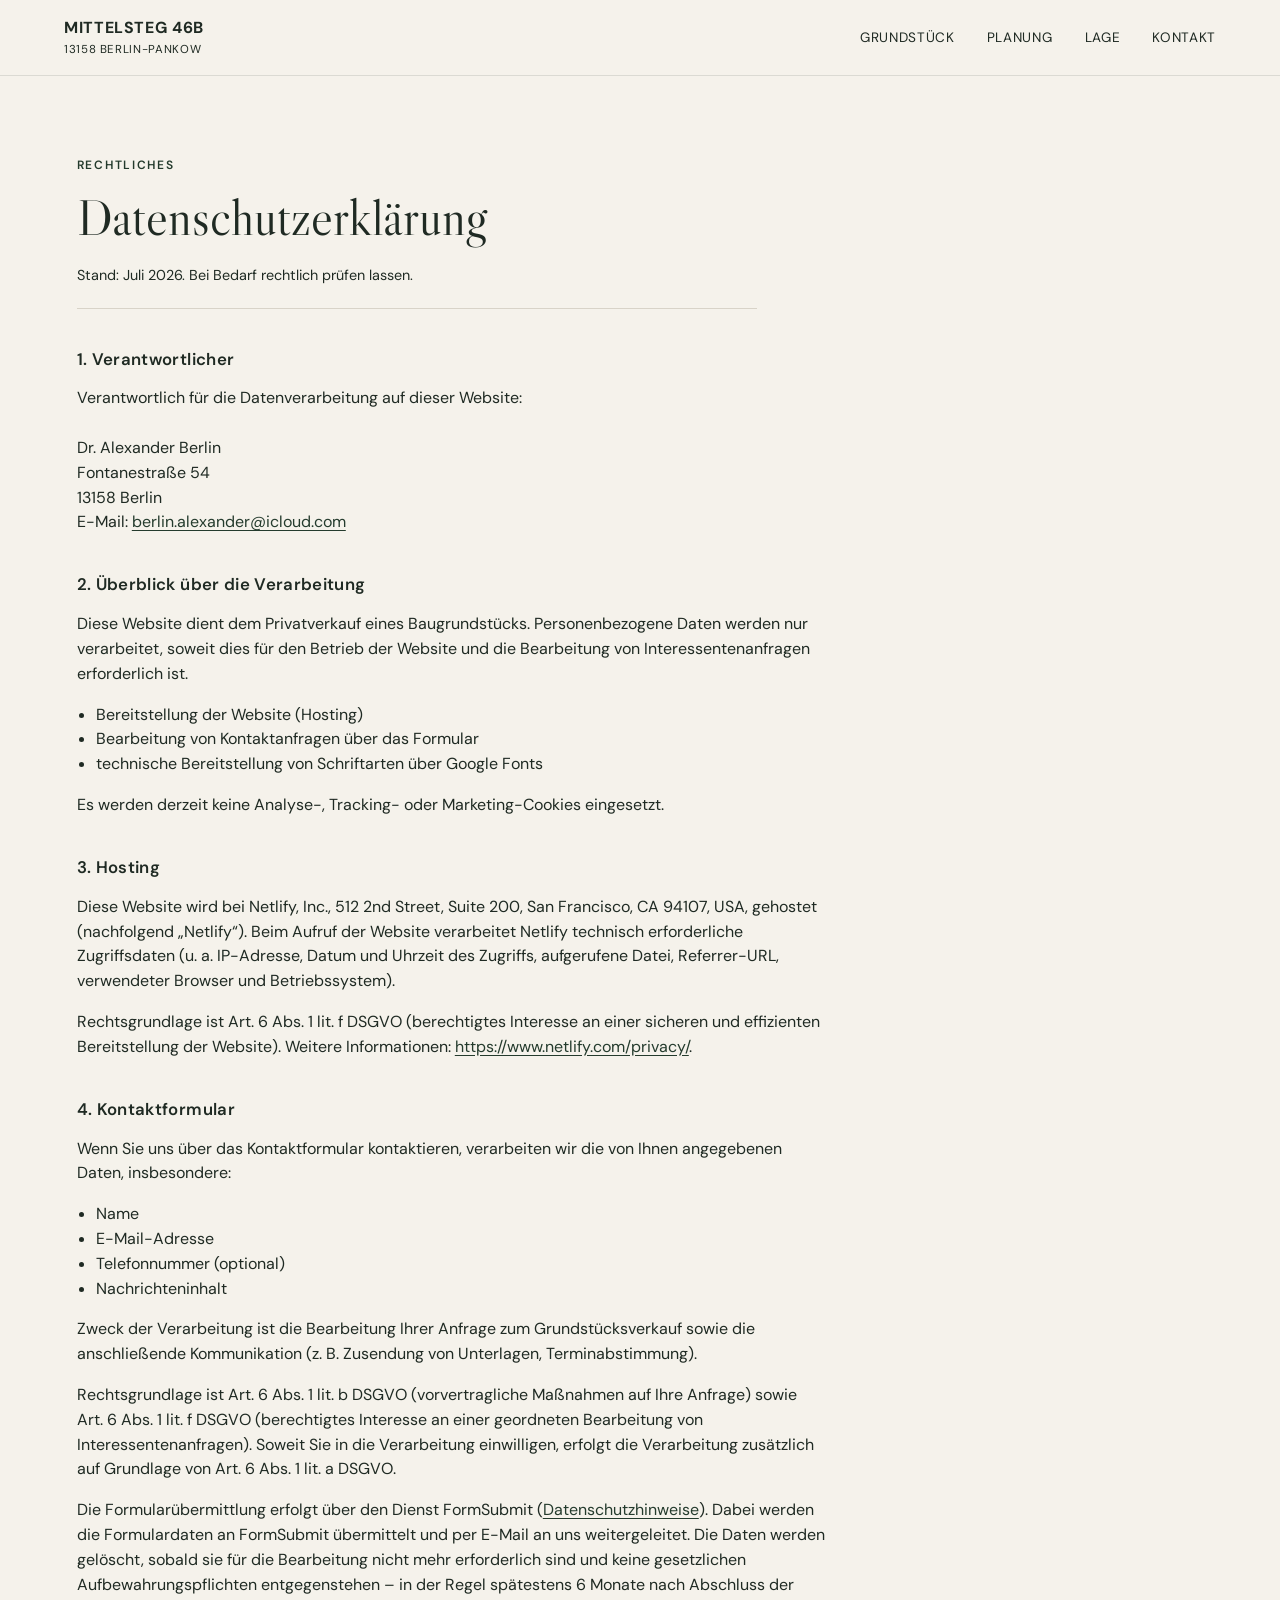
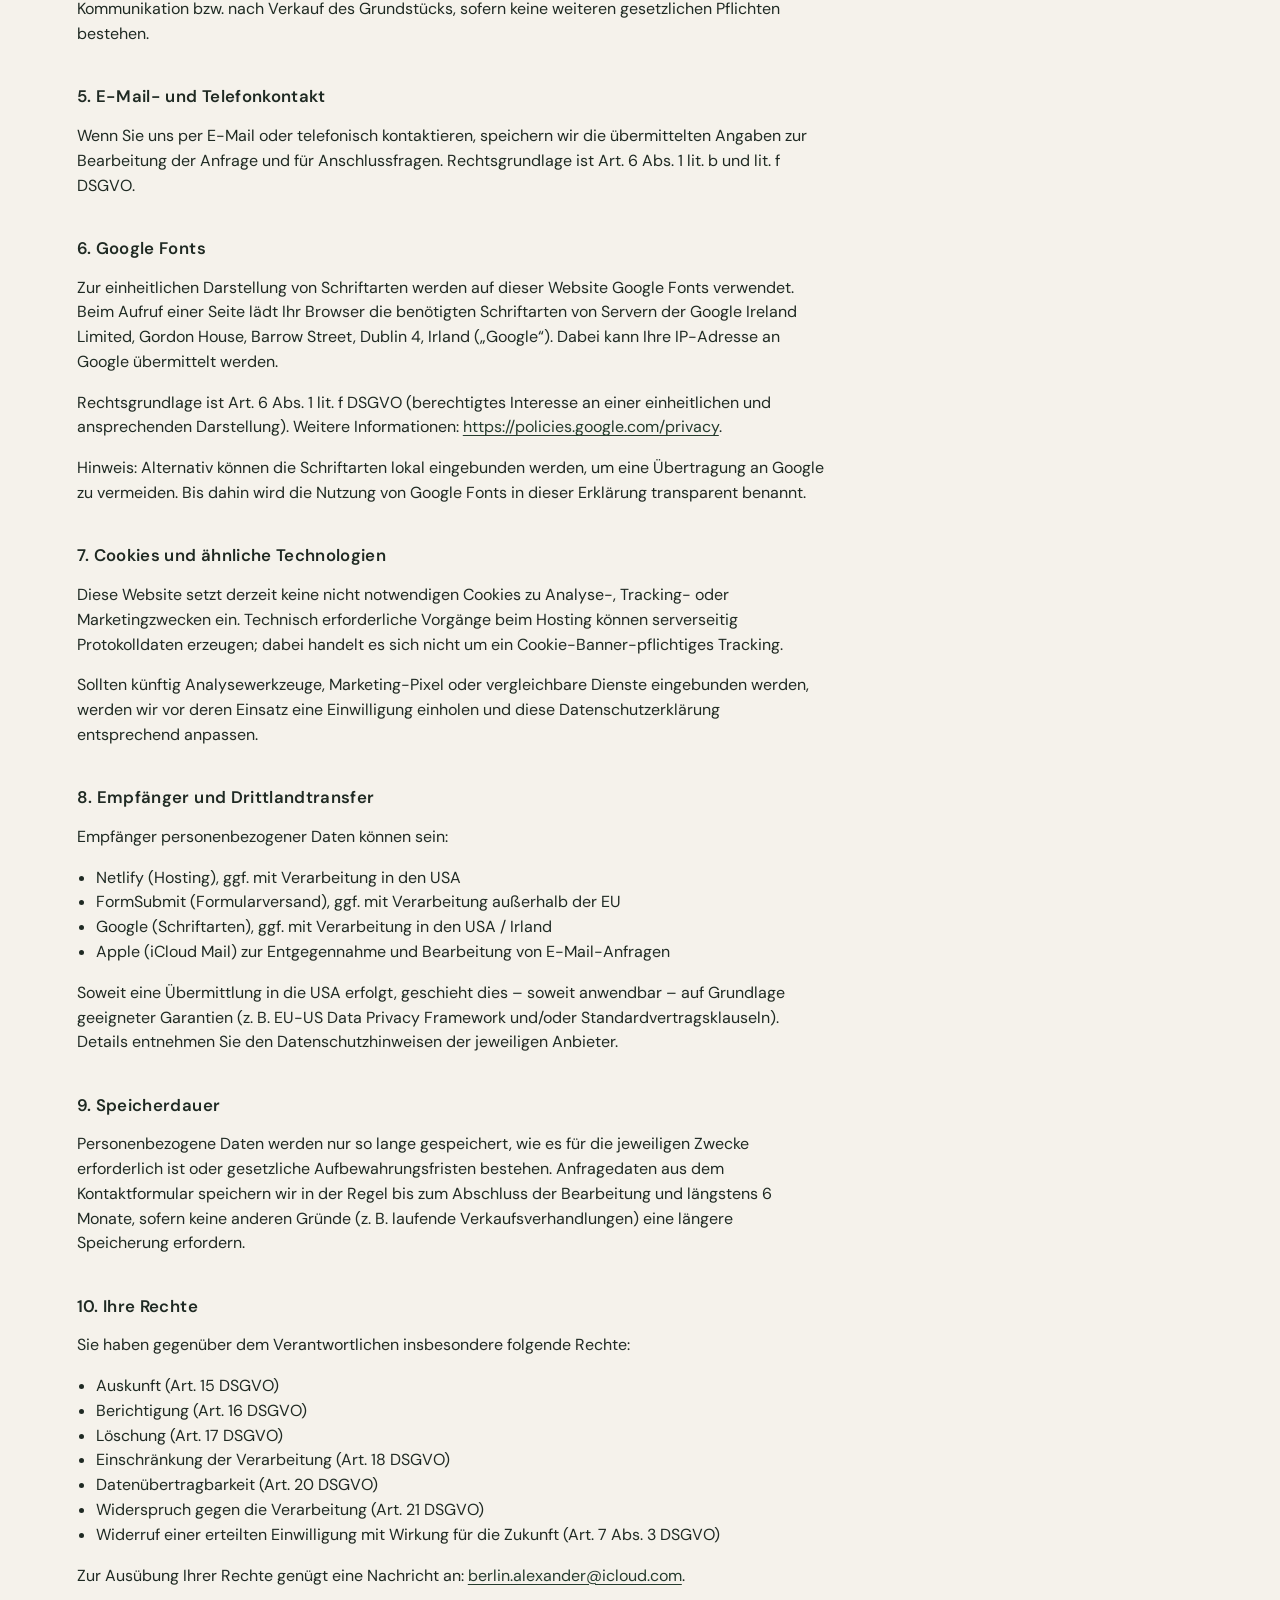
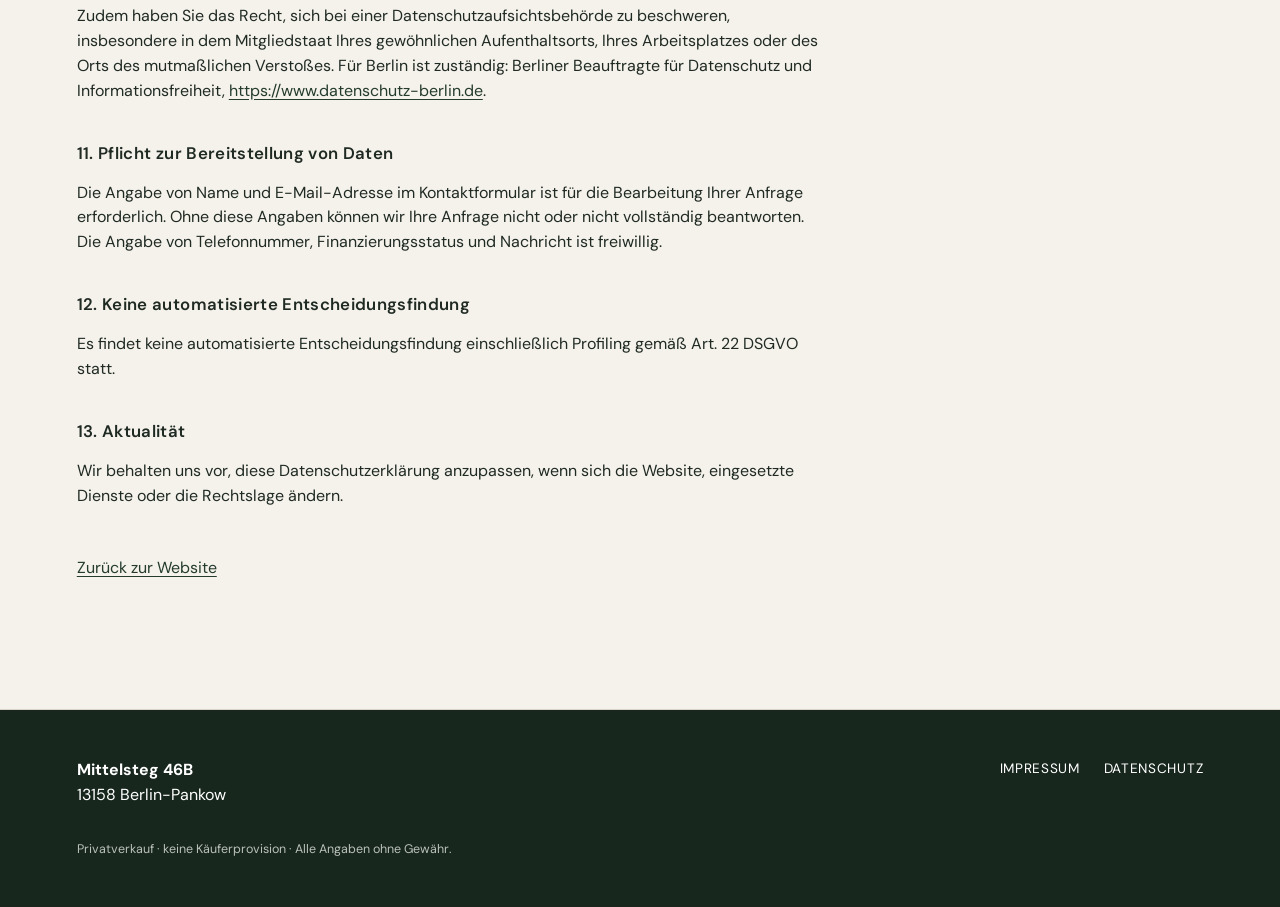
==== commit c8519c52: "Verbessere Galerie, Favicon und E-Mail-Versand des Formulars. Entfernt doppelte Motive, ergänzt ein " ====
--- a/datenschutz.html
+++ b/datenschutz.html
@@ -5,6 +5,9 @@
   <meta name="viewport" content="width=device-width, initial-scale=1" />
   <meta name="robots" content="noindex" />
   <title>Datenschutz | Mittelsteg 46B</title>
+  <link rel="icon" href="assets/favicon.svg" type="image/svg+xml" />
+  <link rel="icon" href="assets/favicon.png" type="image/png" sizes="32x32" />
+  <link rel="apple-touch-icon" href="assets/favicon-180.png" sizes="180x180" />
   <link rel="preconnect" href="https://fonts.googleapis.com">
   <link rel="preconnect" href="https://fonts.gstatic.com" crossorigin>
   <link href="https://fonts.googleapis.com/css2?family=DM+Sans:wght@400;500;600&family=Libre+Caslon+Display&display=swap" rel="stylesheet">
@@ -67,7 +70,6 @@
       <li>Name</li>
       <li>E-Mail-Adresse</li>
       <li>Telefonnummer (optional)</li>
-      <li>Finanzierungsstatus (optional)</li>
       <li>Nachrichteninhalt</li>
     </ul>
     <p>
@@ -80,10 +82,12 @@
       erfolgt die Verarbeitung zusätzlich auf Grundlage von Art. 6 Abs. 1 lit. a DSGVO.
     </p>
     <p>
-      Die Formularübermittlung erfolgt über Netlify Forms. Dabei werden die Formulardaten an Netlify übermittelt und dort gespeichert,
-      bis wir sie abrufen und weiter bearbeiten. Die Daten werden gelöscht, sobald sie für die Bearbeitung nicht mehr erforderlich sind
-      und keine gesetzlichen Aufbewahrungspflichten entgegenstehen – in der Regel spätestens 6 Monate
-      nach Abschluss der Kommunikation bzw. nach Verkauf des Grundstücks, sofern keine weiteren gesetzlichen Pflichten bestehen.
+      Die Formularübermittlung erfolgt über den Dienst FormSubmit
+      (<a href="https://formsubmit.co/privacy.pdf" rel="noopener noreferrer" target="_blank">Datenschutzhinweise</a>).
+      Dabei werden die Formulardaten an FormSubmit übermittelt und per E-Mail an uns weitergeleitet.
+      Die Daten werden gelöscht, sobald sie für die Bearbeitung nicht mehr erforderlich sind und keine gesetzlichen
+      Aufbewahrungspflichten entgegenstehen – in der Regel spätestens 6 Monate nach Abschluss der Kommunikation
+      bzw. nach Verkauf des Grundstücks, sofern keine weiteren gesetzlichen Pflichten bestehen.
     </p>
 
     <h2>5. E-Mail- und Telefonkontakt</h2>
@@ -123,7 +127,8 @@
       Empfänger personenbezogener Daten können sein:
     </p>
     <ul>
-      <li>Netlify (Hosting und Formularverarbeitung), ggf. mit Verarbeitung in den USA</li>
+      <li>Netlify (Hosting), ggf. mit Verarbeitung in den USA</li>
+      <li>FormSubmit (Formularversand), ggf. mit Verarbeitung außerhalb der EU</li>
       <li>Google (Schriftarten), ggf. mit Verarbeitung in den USA / Irland</li>
       <li>Apple (iCloud Mail) zur Entgegennahme und Bearbeitung von E-Mail-Anfragen</li>
     </ul>
--- a/styles.css
+++ b/styles.css
@@ -11,7 +11,7 @@
 .feature-image img,.sketch-card img,.gallery-item img{width:100%;height:100%;object-fit:cover;display:block}.feature-image{margin:0;height:520px}
 .planning{display:grid;grid-template-columns:1fr 1.15fr;gap:6vw;align-items:center;background:#eeebe4}.plan-title{max-width:14ch}.plan-intro{max-width:48ch;margin:1rem 0 1.4rem}.plan-copy ul{padding-left:1.2rem}.plan-links{display:flex;flex-wrap:wrap;gap:1rem;margin-top:2rem}.sketch-card{margin:0;background:#faf8f3;padding:1.4rem}.sketch-card img{aspect-ratio:4/3;object-fit:contain;mix-blend-mode:multiply}.sketch-card figcaption{font-size:.78rem;color:var(--muted);margin-top:.7rem}
 .location{display:grid;grid-template-columns:.75fr 1.25fr;gap:7vw}.distance-grid{display:grid;grid-template-columns:repeat(2,1fr);border-top:1px solid var(--line)}.distance-grid article{display:flex;justify-content:space-between;align-items:flex-start;gap:1rem;padding:1.15rem 0;border-bottom:1px solid var(--line)}.distance-grid article:nth-child(odd){padding-right:1.5rem}.distance-grid article:nth-child(even){padding-left:1.5rem;border-left:1px solid var(--line)}.distance-grid span{font-size:.95rem;max-width:16ch}.distance-meta{text-align:right}.distance-meta strong{display:block;font-family:var(--serif);font-size:1.2rem;font-weight:400}.distance-meta em{display:block;font-style:normal;font-size:.82rem;color:var(--muted);margin-top:.25rem}
-.gallery{display:grid;grid-template-columns:2fr 1fr 1fr;gap:6px;padding:6px;background:#fff}.gallery-item{margin:0;position:relative;overflow:hidden;background:#111}.gallery-main{grid-row:span 2}.gallery-item{min-height:220px}.gallery-main{min-height:100%}.gallery-trigger{display:block;width:100%;height:100%;padding:0;border:0;background:transparent;cursor:zoom-in;position:relative}.gallery-item img{width:100%;height:100%;object-fit:cover;transition:transform .45s ease;min-height:220px}.gallery-main img{min-height:100%;height:100%}.gallery-trigger:hover img,.gallery-trigger:focus-visible img{transform:scale(1.025)}.gallery-trigger:focus-visible{outline:2px solid #fff;outline-offset:-2px}.gallery-item figcaption{position:absolute;left:0;right:0;bottom:0;padding:.7rem .9rem;background:linear-gradient(transparent,rgba(13,28,19,.72));color:#fff;font-size:.78rem;pointer-events:none}
+.gallery{display:grid;grid-template-columns:1.55fr 1fr 1fr 1fr;gap:6px;padding:6px;background:#fff}.gallery-item{margin:0;position:relative;overflow:hidden;background:#111;min-height:300px}.gallery-main{min-height:300px}.gallery-trigger{display:block;width:100%;height:100%;padding:0;border:0;background:transparent;cursor:zoom-in;position:relative}.gallery-item img{width:100%;height:100%;object-fit:cover;transition:transform .45s ease;min-height:300px}.gallery-trigger:hover img,.gallery-trigger:focus-visible img{transform:scale(1.025)}.gallery-trigger:focus-visible{outline:2px solid #fff;outline-offset:-2px}.gallery-item figcaption{position:absolute;left:0;right:0;bottom:0;padding:.7rem .9rem;background:linear-gradient(transparent,rgba(13,28,19,.72));color:#fff;font-size:.78rem;pointer-events:none}
 .lightbox{position:fixed;inset:0;z-index:100;display:grid;place-items:center;padding:2rem}.lightbox[hidden]{display:none!important}.lightbox-backdrop{position:absolute;inset:0;background:rgba(13,20,16,.88)}.lightbox-dialog{position:relative;z-index:1;width:min(960px,92vw);outline:none}.lightbox-figure{margin:0;text-align:center}.lightbox-figure img{max-width:100%;max-height:72vh;object-fit:contain;background:#0d1410}.lightbox-figure figcaption{color:rgba(255,255,255,.88);margin-top:.9rem;font-size:.9rem}.lightbox-close{position:absolute;top:-.2rem;right:0;width:2.5rem;height:2.5rem;border:0;background:transparent;color:#fff;font-size:2rem;line-height:1;cursor:pointer}.lightbox-nav{position:absolute;top:50%;transform:translateY(-50%);width:2.75rem;height:2.75rem;border:0;background:rgba(255,255,255,.08);color:#fff;font-size:1.8rem;cursor:pointer}.lightbox-prev{left:-.5rem}.lightbox-next{right:-.5rem}.lightbox-close:focus-visible,.lightbox-nav:focus-visible{outline:2px solid #fff;outline-offset:2px}
 .price-section{padding:7rem 6vw;border-bottom:1px solid var(--line);display:grid;grid-template-columns:.85fr 1.15fr;gap:7vw;align-items:start}.price-head{border-top:2px solid var(--forest);padding-top:1.6rem}.price-figure{font-family:var(--serif);font-weight:400;line-height:1;font-size:clamp(2.6rem,4.4vw,4rem);margin:.4rem 0 1.4rem}.price-lead{max-width:34ch;color:var(--ink);margin:0}.price-detail{padding-top:1.6rem}.price-subhead{margin:0 0 1rem;font-size:.72rem;text-transform:uppercase;letter-spacing:.1em;font-weight:600;color:var(--muted)}.price-list{list-style:none;margin:0;padding:0;border-top:1px solid var(--line)}.price-list li{padding:1rem 0;border-bottom:1px solid var(--line);font-size:1.05rem}.price-followup{font-size:.92rem;margin:1.4rem 0 0;max-width:48ch}.price-hint{font-size:.82rem;color:var(--muted);margin:1.8rem 0 0;max-width:52ch;padding-top:1.2rem;border-top:1px solid var(--line)}
 .contact-section{background:var(--forest);color:#fff;display:grid;grid-template-columns:.75fr 1.25fr;gap:7vw}.contact-copy h2{max-width:12ch}.contact-form{display:grid;grid-template-columns:1fr 1fr;gap:1rem}.contact-form label{display:flex;flex-direction:column;font-size:.75rem;text-transform:uppercase;letter-spacing:.05em}.contact-form input,.contact-form select,.contact-form textarea{margin-top:.4rem;background:#f7f4ee;border:0;border-radius:0;padding:1rem;font:1rem var(--sans);color:var(--ink)}.contact-form input:focus-visible,.contact-form select:focus-visible,.contact-form textarea:focus-visible{outline:2px solid #fff;outline-offset:2px}.contact-form textarea{resize:vertical}.field-phone{grid-column:1/2}.full{grid-column:1/-1}.consent{flex-direction:row!important;gap:.7rem;text-transform:none!important;letter-spacing:0!important;font-size:.8rem!important;align-items:flex-start}.consent input{width:auto;margin:.15rem 0 0}.consent a{color:#fff}.trust-note{margin:0;font-size:.78rem;color:rgba(255,255,255,.72);line-height:1.45;text-transform:none;letter-spacing:0}.contact-submit{display:inline-flex;align-items:center;justify-content:center;width:100%;background:#f3efe6;color:#173126;border:1px solid #f3efe6;border-radius:0;padding:1rem 1.75rem;min-height:52px;font:600 .8rem var(--sans);letter-spacing:.04em;text-transform:uppercase;cursor:pointer}.contact-submit:hover{background:#ebe6db;border-color:#ebe6db}.contact-submit:focus-visible{outline:2px solid #fff;outline-offset:3px}.contact-submit:disabled{opacity:.7;cursor:wait}.form-success{grid-column:1/-1;padding:1.4rem 0;font-size:1.05rem;line-height:1.5}.form-error{grid-column:1/-1;padding:.8rem 0;font-size:.9rem;color:#f3d6d0}.hidden{display:none}
@@ -33,8 +33,10 @@
   .feature-image{height:420px}
   .plan-title{max-width:none}
   .gallery{grid-template-columns:1fr 1fr}
-  .gallery-main{grid-column:1/-1;grid-row:auto;min-height:320px}
+  .gallery-main{grid-column:1/-1;min-height:320px}
   .gallery-item{min-height:240px}
+  .gallery-item img{min-height:240px}
+  .gallery-main img{min-height:320px}
   .field-phone{grid-column:1/-1}
   .full{grid-column:1/-1}
   .distance-grid{grid-template-columns:1fr}
@@ -64,8 +66,9 @@
   .feature-image{height:340px}
   .plan-title br{display:none}
   .gallery{grid-template-columns:1fr}
-  .gallery-main{grid-column:auto}
+  .gallery-main{grid-column:auto;min-height:260px}
   .gallery-item,.gallery-main{min-height:260px}
+  .gallery-item img,.gallery-main img{min-height:260px}
   .lightbox{padding:1rem}
   .lightbox-figure img{max-height:62vh}
   .contact-form{grid-template-columns:1fr}
@@ -88,7 +91,7 @@
 @media(min-width:1440px){
   .hero-copy{width:min(760px,52vw)}
   .hero h1{font-size:clamp(3.9rem,4.3vw,5rem);max-width:22ch}
-  .gallery{grid-template-columns:2.2fr 1fr 1fr}
-  .gallery-main{min-height:460px}
-  .gallery-item{min-height:230px}
+  .gallery{grid-template-columns:1.7fr 1fr 1fr 1fr}
+  .gallery-item,.gallery-main{min-height:340px}
+  .gallery-item img,.gallery-main img{min-height:340px}
 }
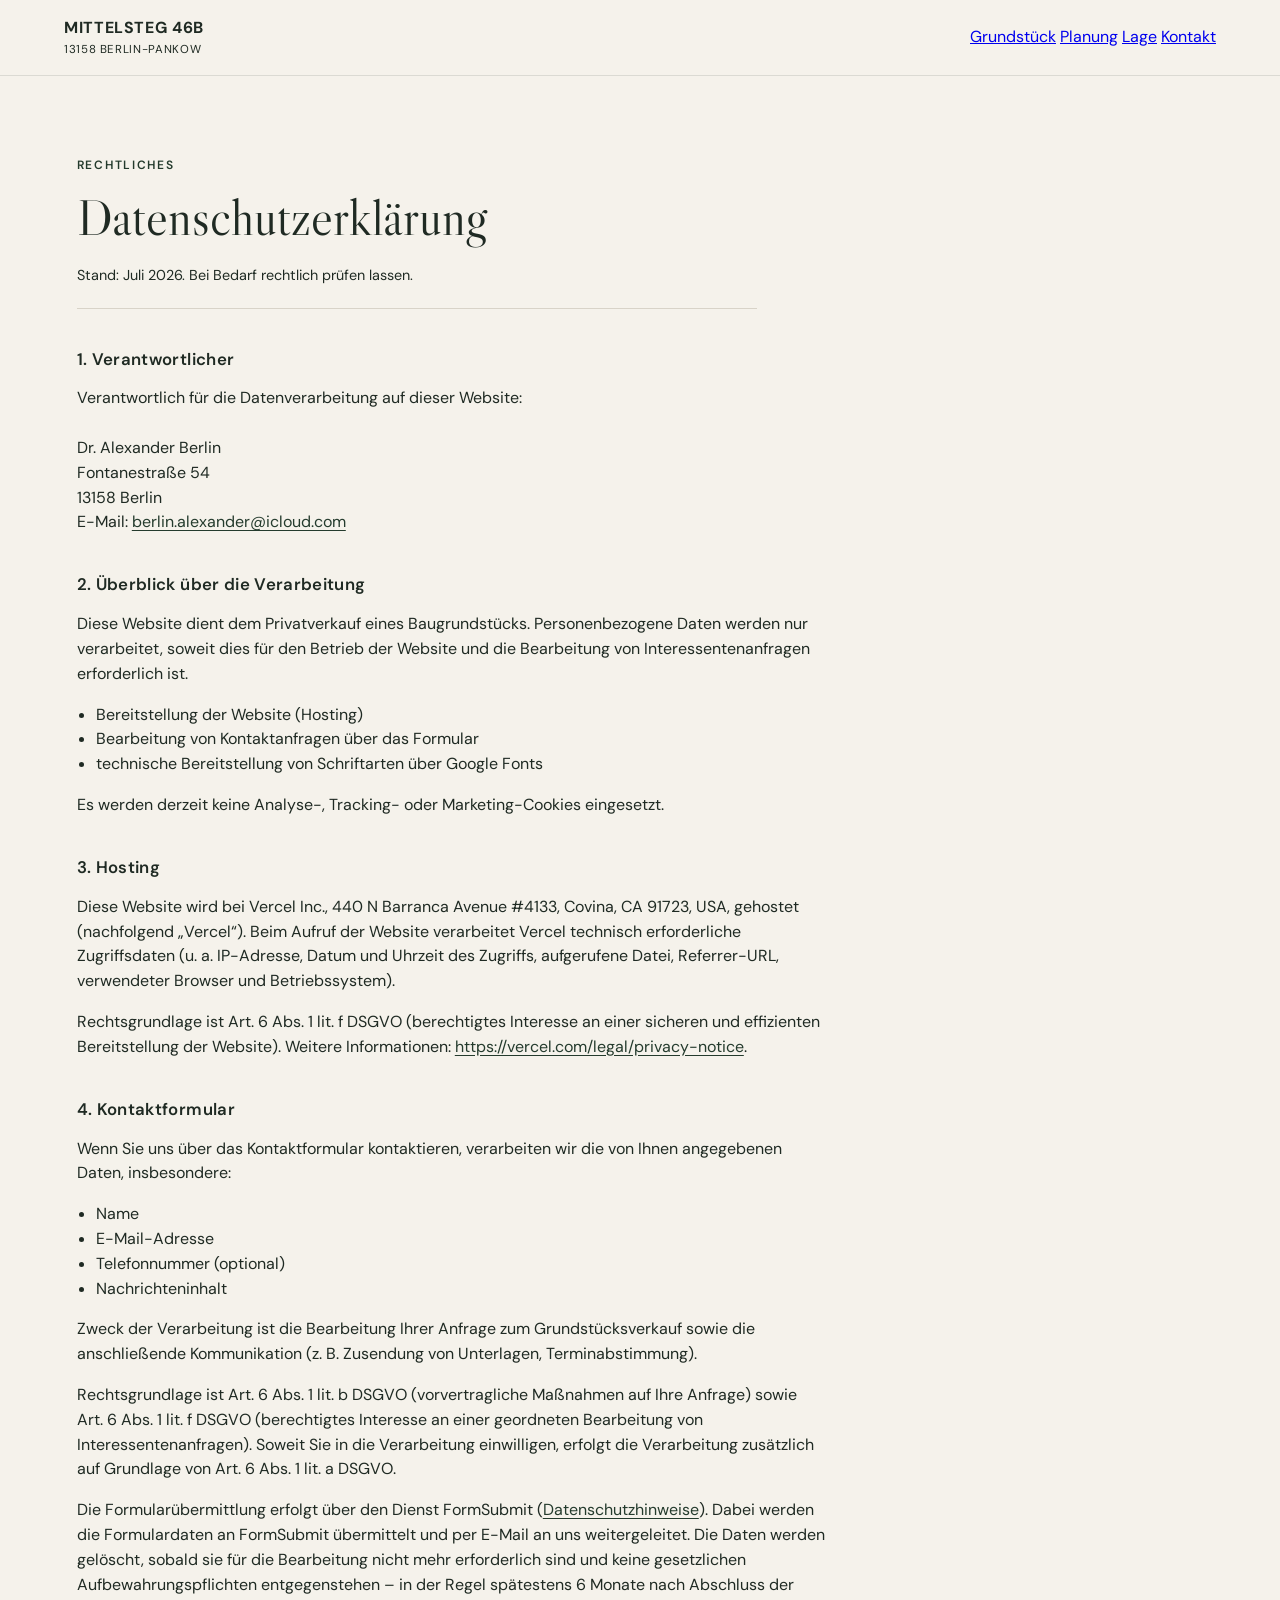
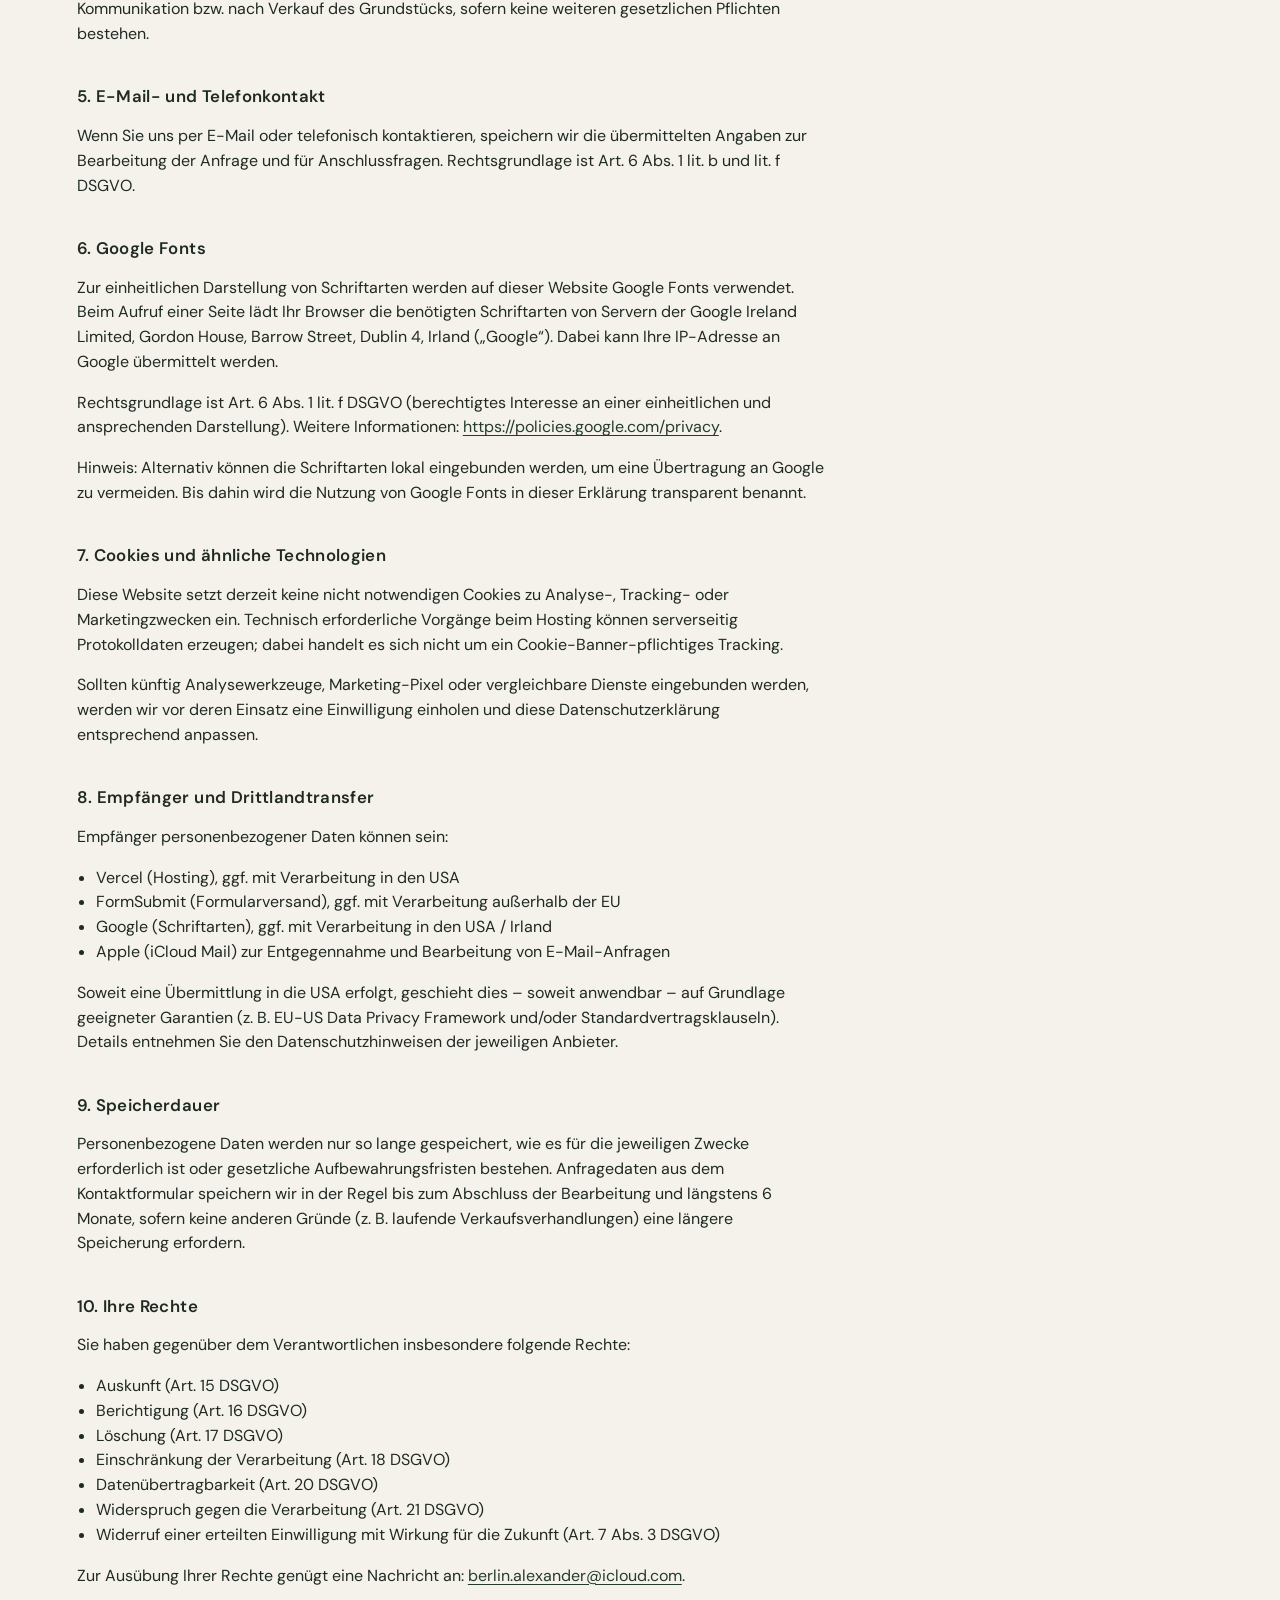
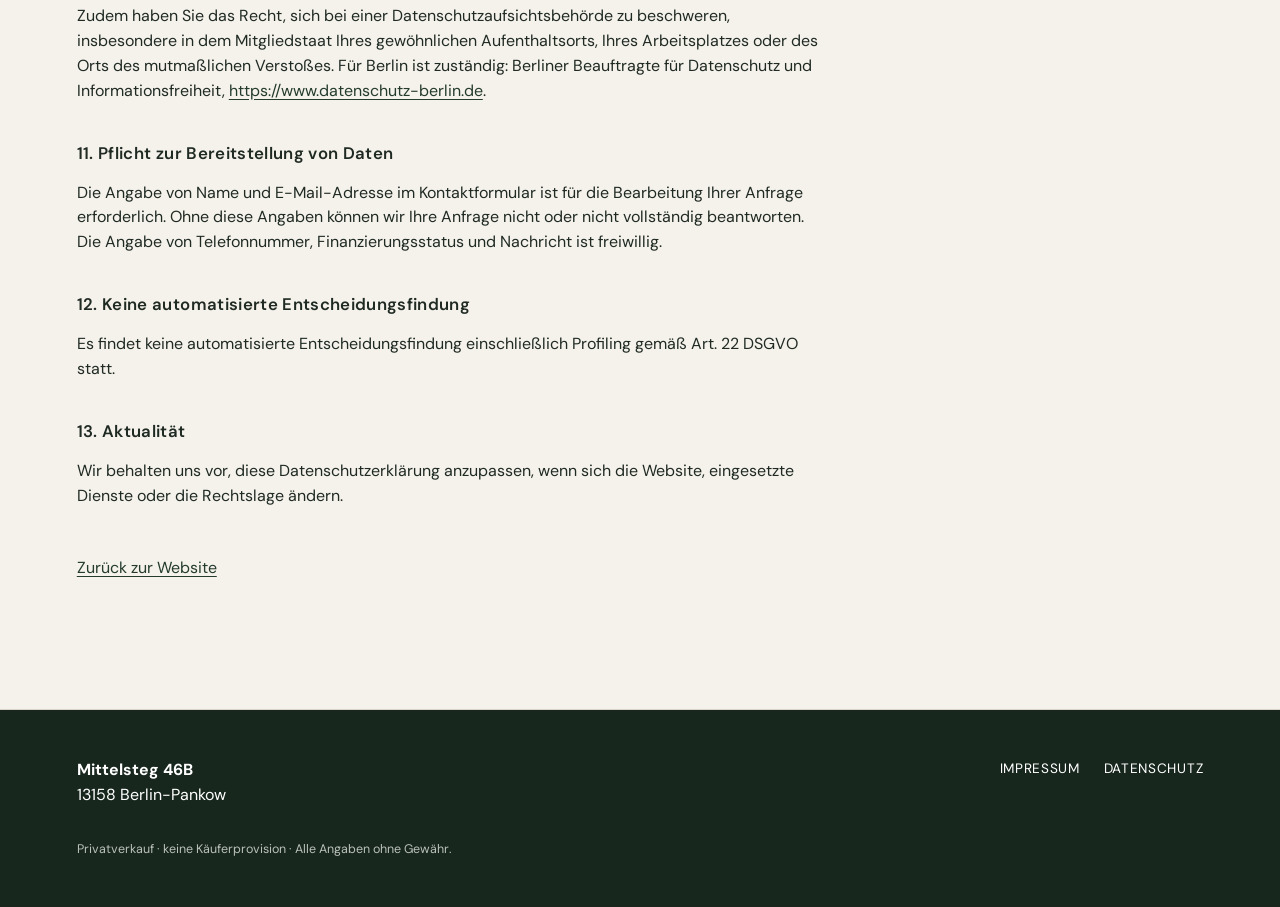
==== commit aebfaee8: "Stelle das Hosting von Netlify auf Vercel um. Ersetzt netlify.toml durch vercel.json und aktualisier" ====
--- a/datenschutz.html
+++ b/datenschutz.html
@@ -53,13 +53,13 @@
 
     <h2>3. Hosting</h2>
     <p>
-      Diese Website wird bei Netlify, Inc., 512 2nd Street, Suite 200, San Francisco, CA 94107, USA, gehostet
-      (nachfolgend „Netlify“). Beim Aufruf der Website verarbeitet Netlify technisch erforderliche Zugriffsdaten
+      Diese Website wird bei Vercel Inc., 440 N Barranca Avenue #4133, Covina, CA 91723, USA, gehostet
+      (nachfolgend „Vercel“). Beim Aufruf der Website verarbeitet Vercel technisch erforderliche Zugriffsdaten
       (u. a. IP-Adresse, Datum und Uhrzeit des Zugriffs, aufgerufene Datei, Referrer-URL, verwendeter Browser und Betriebssystem).
     </p>
     <p>
       Rechtsgrundlage ist Art. 6 Abs. 1 lit. f DSGVO (berechtigtes Interesse an einer sicheren und effizienten Bereitstellung der Website).
-      Weitere Informationen: <a href="https://www.netlify.com/privacy/" rel="noopener noreferrer" target="_blank">https://www.netlify.com/privacy/</a>.
+      Weitere Informationen: <a href="https://vercel.com/legal/privacy-notice" rel="noopener noreferrer" target="_blank">https://vercel.com/legal/privacy-notice</a>.
     </p>
 
     <h2>4. Kontaktformular</h2>
@@ -127,7 +127,7 @@
       Empfänger personenbezogener Daten können sein:
     </p>
     <ul>
-      <li>Netlify (Hosting), ggf. mit Verarbeitung in den USA</li>
+      <li>Vercel (Hosting), ggf. mit Verarbeitung in den USA</li>
       <li>FormSubmit (Formularversand), ggf. mit Verarbeitung außerhalb der EU</li>
       <li>Google (Schriftarten), ggf. mit Verarbeitung in den USA / Irland</li>
       <li>Apple (iCloud Mail) zur Entgegennahme und Bearbeitung von E-Mail-Anfragen</li>
--- a/styles.css
+++ b/styles.css
@@ -1,6 +1,6 @@
 :root{--ink:#1f2a23;--forest:#243b2d;--paper:#f5f2eb;--line:#d8d3c8;--muted:#6c726d;--white:#fff;--serif:'Libre Caslon Display',Georgia,serif;--sans:'DM Sans',Arial,sans-serif;--header-h:76px;--facts-h:108px}
 *{box-sizing:border-box}html{scroll-behavior:smooth}body{margin:0;background:var(--paper);color:var(--ink);font-family:var(--sans);line-height:1.55}body.lightbox-open{overflow:hidden}
-.site-header{height:76px;padding:0 5vw;display:flex;align-items:center;justify-content:space-between;background:rgba(245,242,235,.96);position:sticky;top:0;z-index:20;border-bottom:1px solid rgba(31,42,35,.12)}.brand{display:flex;flex-direction:column;color:var(--ink);text-decoration:none;text-transform:uppercase;letter-spacing:.04em}.brand span{font-size:.72rem}.site-header nav{display:flex;gap:2rem}.site-header nav a,.footer-links a{color:inherit;text-decoration:none;font-size:.85rem;text-transform:uppercase;letter-spacing:.05em}
+.site-header{height:76px;padding:0 5vw;display:flex;align-items:center;justify-content:space-between;background:rgba(245,242,235,.96);position:sticky;top:0;z-index:20;border-bottom:1px solid rgba(31,42,35,.12)}.brand{display:flex;flex-direction:column;color:var(--ink);text-decoration:none;text-transform:uppercase;letter-spacing:.04em}.brand span{font-size:.72rem}.site-nav{display:flex;gap:2rem}.site-nav a,.footer-links a{color:inherit;text-decoration:none;font-size:.85rem;text-transform:uppercase;letter-spacing:.05em}.site-nav a:focus-visible{outline:2px solid var(--forest);outline-offset:3px}.mobile-cta{display:none}
 .hero{position:relative;min-height:640px;display:grid;align-items:center;overflow:hidden}.hero>img{position:absolute;inset:0;width:100%;height:100%;object-fit:cover}.hero-shade{position:absolute;inset:0;background:linear-gradient(90deg,rgba(13,28,19,.82),rgba(13,28,19,.3) 60%,rgba(13,28,19,.08))}.hero-copy{position:relative;z-index:2;width:min(720px,58vw);max-width:85vw;margin-left:6vw;color:#fff;padding:2.5rem 0}.hero .eyebrow{letter-spacing:.11em;margin:0 0 1.15rem}
 .eyebrow{text-transform:uppercase;letter-spacing:.14em;font-size:.75rem;font-weight:600;margin:0 0 1rem}.eyebrow.dark{color:var(--forest)}
 h1,h2{font-family:var(--serif);font-weight:400;line-height:1.05;margin:.15em 0}h1{font-size:clamp(3.2rem,7vw,6.6rem);max-width:12ch}h2{font-size:clamp(2.5rem,4vw,4.7rem)}.hero h1{font-size:clamp(2.45rem,5.2vw,5.1rem);max-width:22ch;line-height:1.02;margin:0}.hero-meta{font-size:1.02rem;font-weight:400;line-height:1.45;margin:.55rem 0 0;color:rgba(255,255,255,.92)}
@@ -9,7 +9,7 @@
 .editorial,.planning,.location,.contact-section{padding:7rem 6vw;border-bottom:1px solid var(--line)}.split{display:grid;grid-template-columns:minmax(280px,.82fr) minmax(440px,1.35fr);gap:7vw;align-items:center}.copy-block p{max-width:58ch}
 .benefit-list{list-style:none;margin:2rem 0 0;padding:0;display:grid;grid-template-columns:1fr 1fr;gap:.85rem 2rem;max-width:40rem;border-top:1px solid var(--line);padding-top:1.4rem}.benefit-list li{position:relative;padding-left:1rem;font-size:.98rem}.benefit-list li::before{content:"";position:absolute;left:0;top:.7em;width:.35rem;height:.35rem;background:var(--forest);border-radius:50%}
 .feature-image img,.sketch-card img,.gallery-item img{width:100%;height:100%;object-fit:cover;display:block}.feature-image{margin:0;height:520px}
-.planning{display:grid;grid-template-columns:1fr 1.15fr;gap:6vw;align-items:center;background:#eeebe4}.plan-title{max-width:14ch}.plan-intro{max-width:48ch;margin:1rem 0 1.4rem}.plan-copy ul{padding-left:1.2rem}.plan-links{display:flex;flex-wrap:wrap;gap:1rem;margin-top:2rem}.sketch-card{margin:0;background:#faf8f3;padding:1.4rem}.sketch-card img{aspect-ratio:4/3;object-fit:contain;mix-blend-mode:multiply}.sketch-card figcaption{font-size:.78rem;color:var(--muted);margin-top:.7rem}
+.planning{display:grid;grid-template-columns:1fr 1.15fr;gap:6vw;align-items:center;background:#f1eee7}.plan-title{max-width:14ch}.plan-intro{max-width:48ch;margin:1rem 0 1.4rem}.plan-copy ul{padding-left:1.2rem}.plan-links{display:flex;flex-wrap:wrap;gap:1rem;margin-top:2rem}.sketch-card{margin:0;background:#f1eee7;padding:0}.sketch-card img{aspect-ratio:590/545;object-fit:contain;background:#f1eee7}.sketch-card figcaption{font-size:.78rem;color:var(--muted);margin-top:.7rem}
 .location{display:grid;grid-template-columns:.75fr 1.25fr;gap:7vw}.distance-grid{display:grid;grid-template-columns:repeat(2,1fr);border-top:1px solid var(--line)}.distance-grid article{display:flex;justify-content:space-between;align-items:flex-start;gap:1rem;padding:1.15rem 0;border-bottom:1px solid var(--line)}.distance-grid article:nth-child(odd){padding-right:1.5rem}.distance-grid article:nth-child(even){padding-left:1.5rem;border-left:1px solid var(--line)}.distance-grid span{font-size:.95rem;max-width:16ch}.distance-meta{text-align:right}.distance-meta strong{display:block;font-family:var(--serif);font-size:1.2rem;font-weight:400}.distance-meta em{display:block;font-style:normal;font-size:.82rem;color:var(--muted);margin-top:.25rem}
 .gallery{display:grid;grid-template-columns:1.55fr 1fr 1fr 1fr;gap:6px;padding:6px;background:#fff}.gallery-item{margin:0;position:relative;overflow:hidden;background:#111;min-height:300px}.gallery-main{min-height:300px}.gallery-trigger{display:block;width:100%;height:100%;padding:0;border:0;background:transparent;cursor:zoom-in;position:relative}.gallery-item img{width:100%;height:100%;object-fit:cover;transition:transform .45s ease;min-height:300px}.gallery-trigger:hover img,.gallery-trigger:focus-visible img{transform:scale(1.025)}.gallery-trigger:focus-visible{outline:2px solid #fff;outline-offset:-2px}.gallery-item figcaption{position:absolute;left:0;right:0;bottom:0;padding:.7rem .9rem;background:linear-gradient(transparent,rgba(13,28,19,.72));color:#fff;font-size:.78rem;pointer-events:none}
 .lightbox{position:fixed;inset:0;z-index:100;display:grid;place-items:center;padding:2rem}.lightbox[hidden]{display:none!important}.lightbox-backdrop{position:absolute;inset:0;background:rgba(13,20,16,.88)}.lightbox-dialog{position:relative;z-index:1;width:min(960px,92vw);outline:none}.lightbox-figure{margin:0;text-align:center}.lightbox-figure img{max-width:100%;max-height:72vh;object-fit:contain;background:#0d1410}.lightbox-figure figcaption{color:rgba(255,255,255,.88);margin-top:.9rem;font-size:.9rem}.lightbox-close{position:absolute;top:-.2rem;right:0;width:2.5rem;height:2.5rem;border:0;background:transparent;color:#fff;font-size:2rem;line-height:1;cursor:pointer}.lightbox-nav{position:absolute;top:50%;transform:translateY(-50%);width:2.75rem;height:2.75rem;border:0;background:rgba(255,255,255,.08);color:#fff;font-size:1.8rem;cursor:pointer}.lightbox-prev{left:-.5rem}.lightbox-next{right:-.5rem}.lightbox-close:focus-visible,.lightbox-nav:focus-visible{outline:2px solid #fff;outline-offset:2px}
@@ -20,7 +20,16 @@
 .legal-page{padding:5rem 6vw 7rem;border-bottom:1px solid var(--line)}.legal-inner{max-width:72ch}.legal-page h1{font-size:clamp(2.4rem,4vw,3.8rem);max-width:18ch;margin:0 0 1.2rem}.legal-page h2{font-family:var(--sans);font-size:1.05rem;font-weight:600;letter-spacing:.02em;line-height:1.35;margin:2.4rem 0 .8rem}.legal-page p,.legal-page li{color:var(--ink);max-width:68ch}.legal-page ul{padding-left:1.2rem;margin:.6rem 0 1rem}.legal-page a{color:var(--forest);text-underline-offset:3px}.legal-note{font-size:.9rem;color:var(--muted);margin:0 0 2rem;padding-bottom:1.4rem;border-bottom:1px solid var(--line)}.legal-back{margin-top:3rem}
 
 @media(max-width:980px){
-  .site-header nav{display:none}
+  .site-header{height:auto;min-height:0;flex-direction:column;align-items:stretch;justify-content:flex-start;padding:0.85rem 5vw 0;gap:0}
+  .brand{padding-bottom:0.7rem}
+  .site-nav{display:flex;gap:0;margin:0 -5vw;padding:0 5vw;overflow-x:auto;scrollbar-width:none;-webkit-overflow-scrolling:touch;border-top:1px solid rgba(31,42,35,.1)}
+  .site-nav::-webkit-scrollbar{display:none}
+  .site-nav a{flex:0 0 auto;padding:0.8rem 1.1rem 0.85rem 0;font-size:.72rem;letter-spacing:.04em;white-space:nowrap}
+  .site-nav a:last-child{padding-right:0}
+  .mobile-cta{display:flex;align-items:center;justify-content:center;position:fixed;left:0;right:0;bottom:0;z-index:40;min-height:52px;padding:0.9rem 1.25rem calc(0.9rem + env(safe-area-inset-bottom,0px));background:#f3efe6;color:#173126;border-top:1px solid rgba(23,49,38,.12);font:600 .78rem var(--sans);letter-spacing:.04em;text-transform:uppercase;text-decoration:none;transition:transform .25s ease,opacity .25s ease}
+  .mobile-cta:focus-visible{outline:2px solid #fff;outline-offset:-4px}
+  .mobile-cta.is-hidden{transform:translateY(110%);pointer-events:none;opacity:0}
+  body{padding-bottom:calc(52px + env(safe-area-inset-bottom,0px))}
   .hero{min-height:560px}
   .hero-copy{width:min(560px,72vw);max-width:85vw}
   .hero h1{font-size:clamp(2.4rem,6.2vw,3.8rem);max-width:14ch}
@@ -48,7 +57,8 @@
 }
 
 @media(max-width:640px){
-  .site-header{height:64px}
+  .site-header{height:auto}
+  .site-nav a{padding-right:1rem;font-size:.7rem}
   .hero{min-height:520px}
   .hero-copy{width:86vw;max-width:86vw;margin-left:7vw;padding:2rem 0}
   .hero h1{font-size:clamp(2.15rem,9vw,2.75rem);max-width:12ch;line-height:1.05}
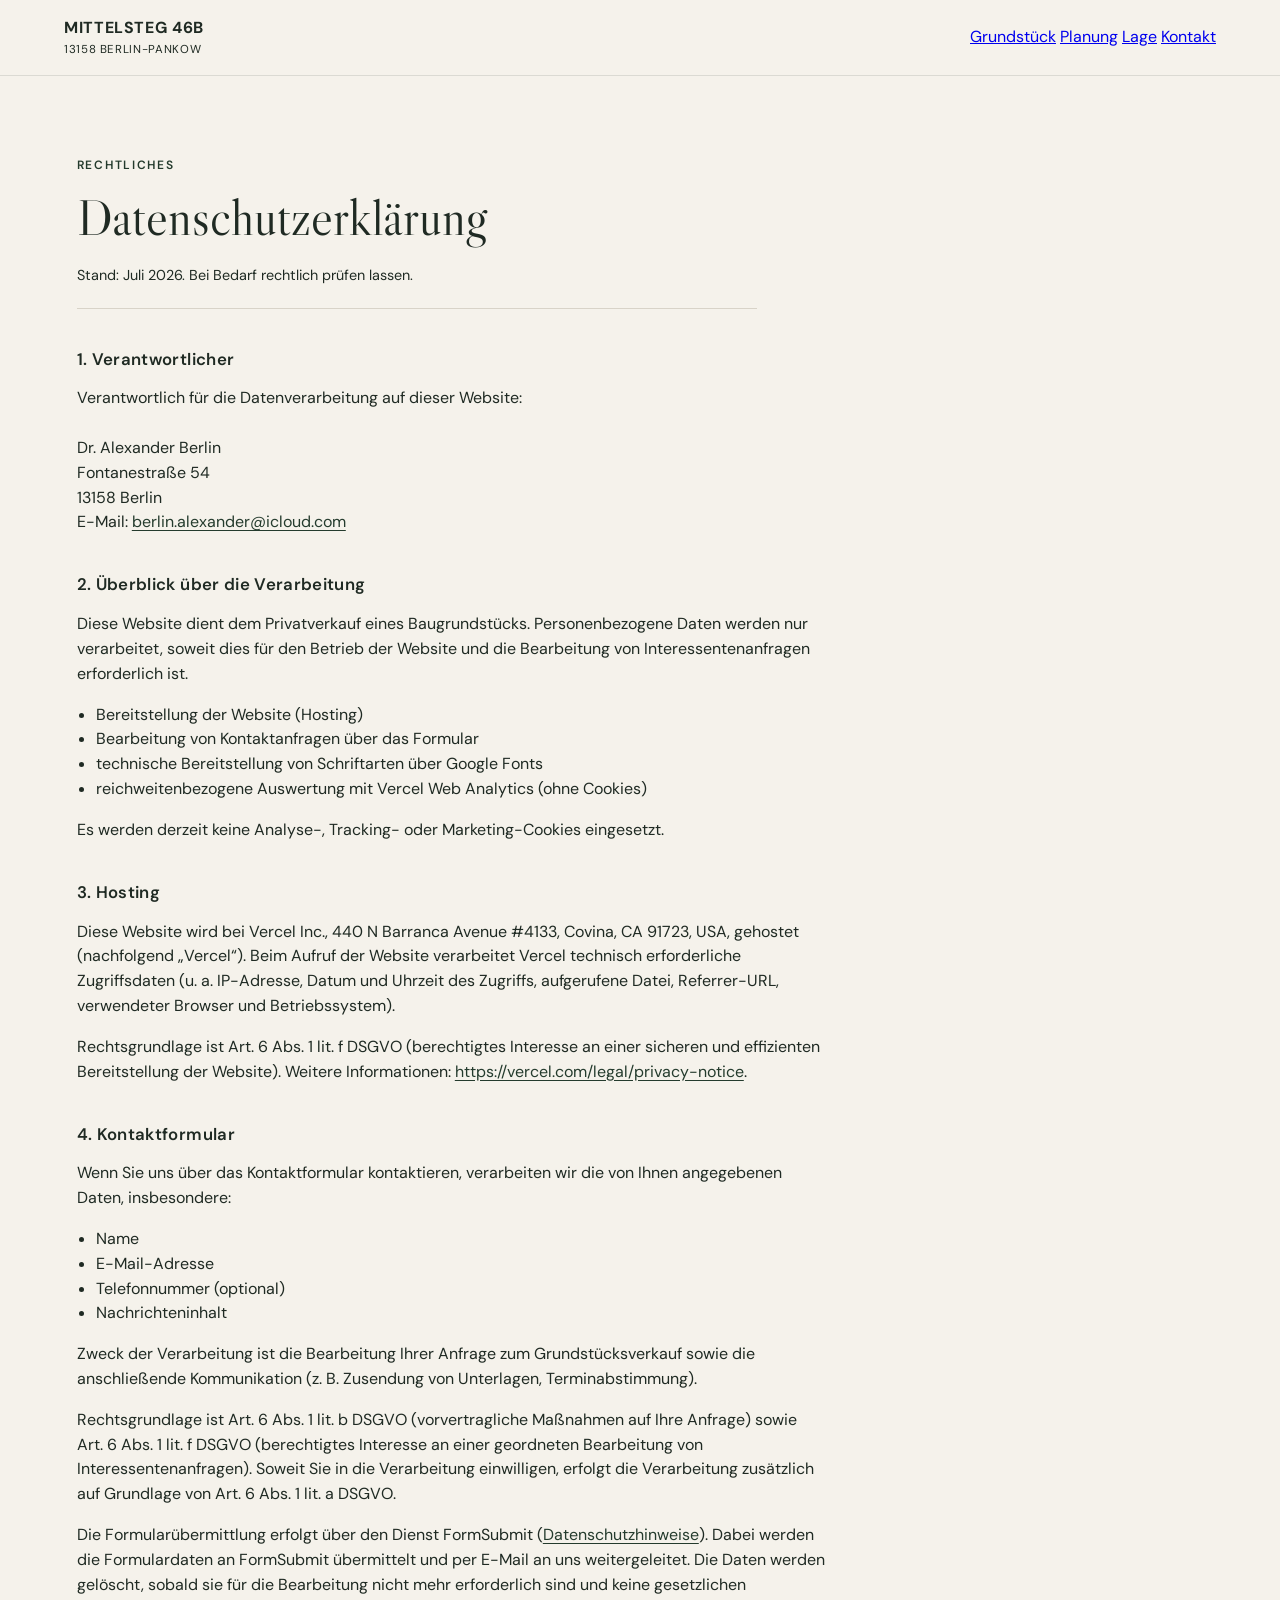
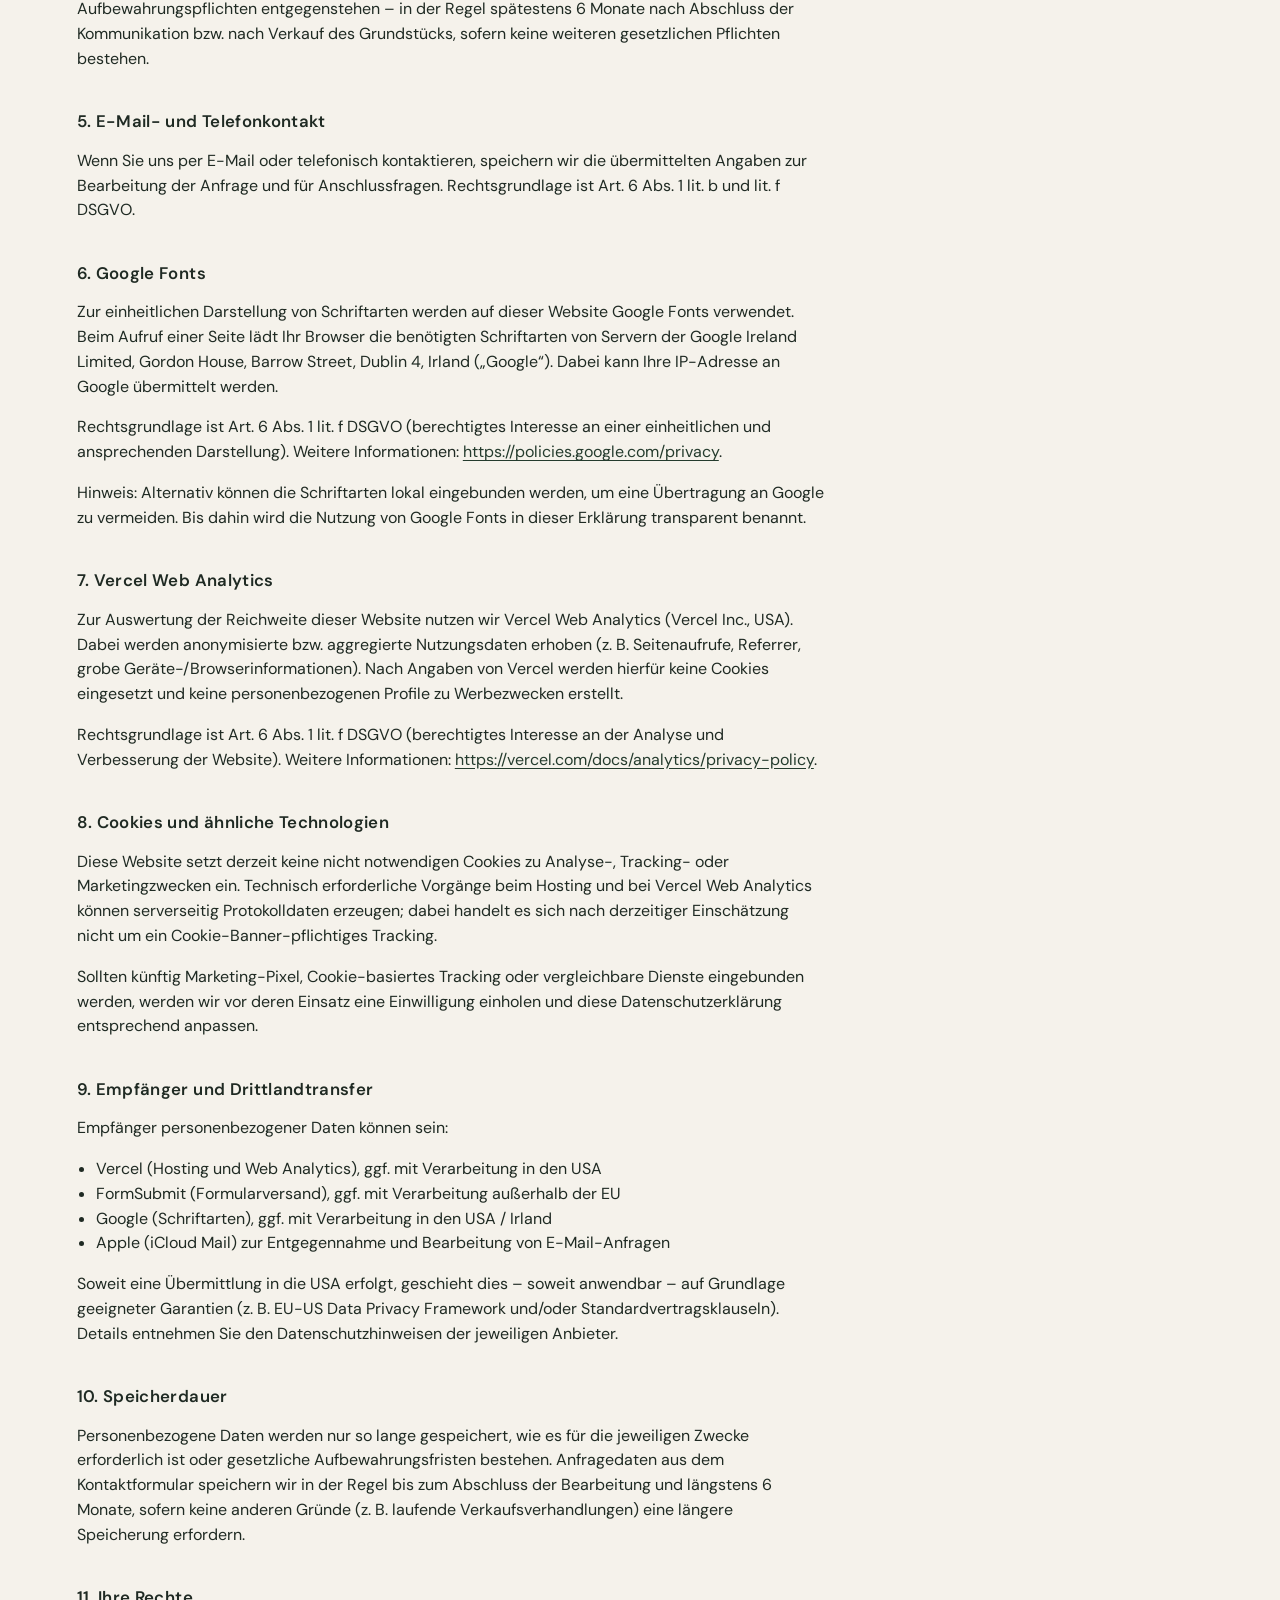
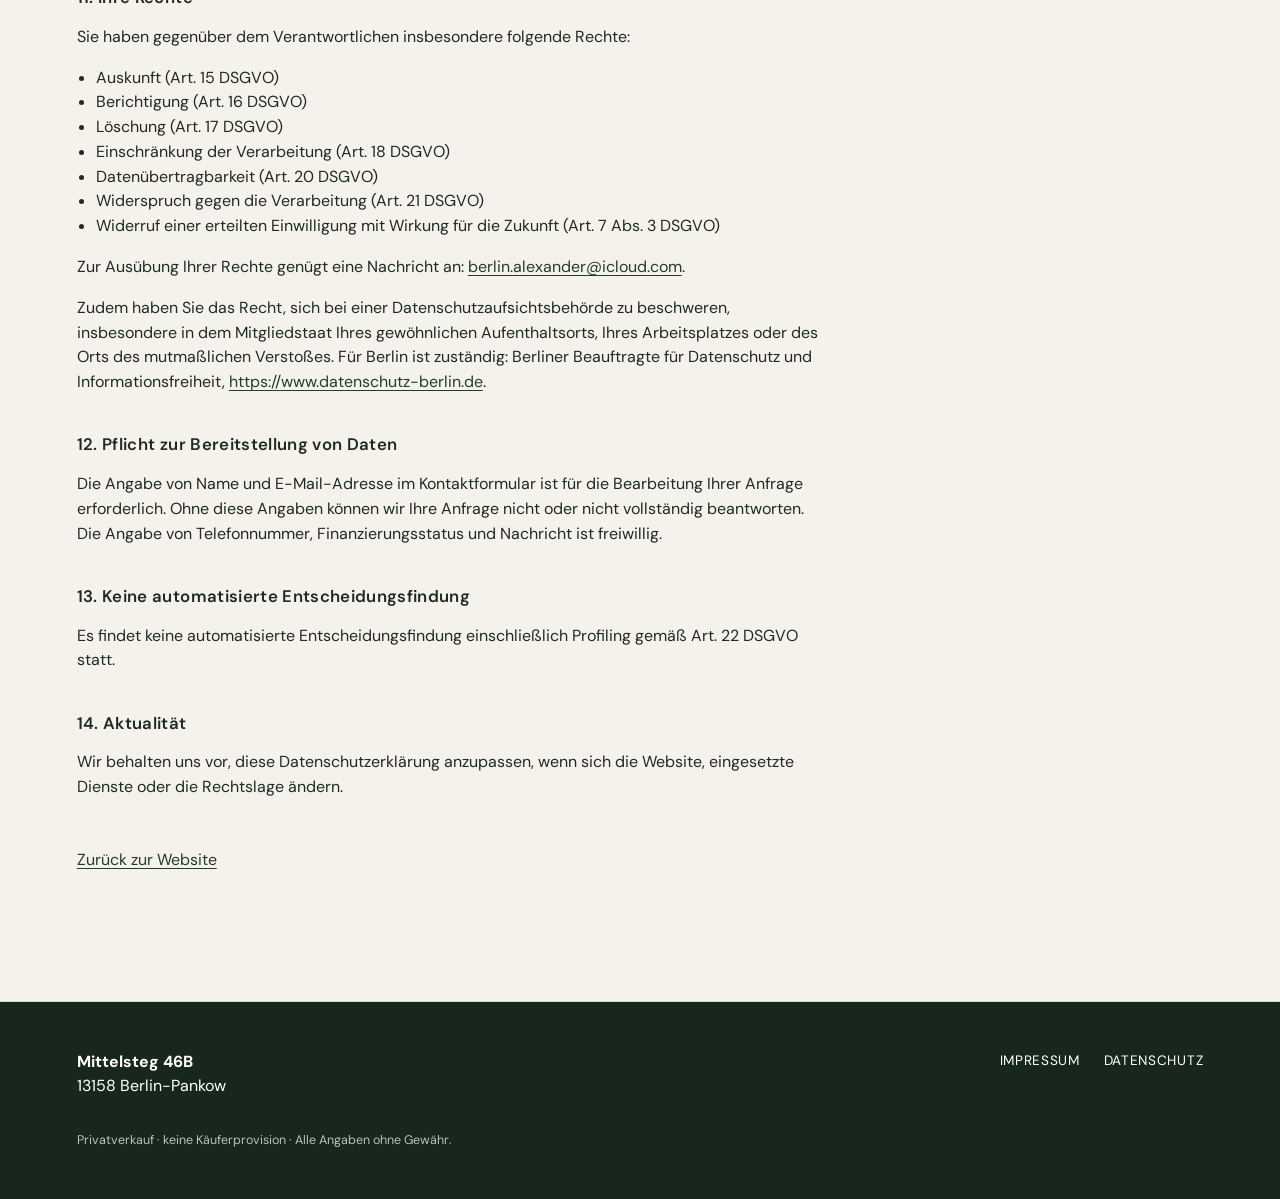
==== commit 0e4e86a0: "Aktiviere Vercel Web Analytics auf allen Seiten. Bindet das cookieless Insights-Script ein und ergän" ====
--- a/datenschutz.html
+++ b/datenschutz.html
@@ -48,6 +48,7 @@
       <li>Bereitstellung der Website (Hosting)</li>
       <li>Bearbeitung von Kontaktanfragen über das Formular</li>
       <li>technische Bereitstellung von Schriftarten über Google Fonts</li>
+      <li>reichweitenbezogene Auswertung mit Vercel Web Analytics (ohne Cookies)</li>
     </ul>
     <p>Es werden derzeit keine Analyse-, Tracking- oder Marketing-Cookies eingesetzt.</p>
 
@@ -111,23 +112,34 @@
       Bis dahin wird die Nutzung von Google Fonts in dieser Erklärung transparent benannt.
     </p>
 
-    <h2>7. Cookies und ähnliche Technologien</h2>
+    <h2>7. Vercel Web Analytics</h2>
+    <p>
+      Zur Auswertung der Reichweite dieser Website nutzen wir Vercel Web Analytics (Vercel Inc., USA).
+      Dabei werden anonymisierte bzw. aggregierte Nutzungsdaten erhoben (z.&nbsp;B. Seitenaufrufe, Referrer, grobe Geräte-/Browserinformationen).
+      Nach Angaben von Vercel werden hierfür keine Cookies eingesetzt und keine personenbezogenen Profile zu Werbezwecken erstellt.
+    </p>
+    <p>
+      Rechtsgrundlage ist Art. 6 Abs. 1 lit. f DSGVO (berechtigtes Interesse an der Analyse und Verbesserung der Website).
+      Weitere Informationen: <a href="https://vercel.com/docs/analytics/privacy-policy" rel="noopener noreferrer" target="_blank">https://vercel.com/docs/analytics/privacy-policy</a>.
+    </p>
+
+    <h2>8. Cookies und ähnliche Technologien</h2>
     <p>
       Diese Website setzt derzeit keine nicht notwendigen Cookies zu Analyse-, Tracking- oder Marketingzwecken ein.
-      Technisch erforderliche Vorgänge beim Hosting können serverseitig Protokolldaten erzeugen; dabei handelt es sich
-      nicht um ein Cookie-Banner-pflichtiges Tracking.
-    </p>
-    <p>
-      Sollten künftig Analysewerkzeuge, Marketing-Pixel oder vergleichbare Dienste eingebunden werden, werden wir vor deren Einsatz
+      Technisch erforderliche Vorgänge beim Hosting und bei Vercel Web Analytics können serverseitig Protokolldaten erzeugen;
+      dabei handelt es sich nach derzeitiger Einschätzung nicht um ein Cookie-Banner-pflichtiges Tracking.
+    </p>
+    <p>
+      Sollten künftig Marketing-Pixel, Cookie-basiertes Tracking oder vergleichbare Dienste eingebunden werden, werden wir vor deren Einsatz
       eine Einwilligung einholen und diese Datenschutzerklärung entsprechend anpassen.
     </p>
 
-    <h2>8. Empfänger und Drittlandtransfer</h2>
+    <h2>9. Empfänger und Drittlandtransfer</h2>
     <p>
       Empfänger personenbezogener Daten können sein:
     </p>
     <ul>
-      <li>Vercel (Hosting), ggf. mit Verarbeitung in den USA</li>
+      <li>Vercel (Hosting und Web Analytics), ggf. mit Verarbeitung in den USA</li>
       <li>FormSubmit (Formularversand), ggf. mit Verarbeitung außerhalb der EU</li>
       <li>Google (Schriftarten), ggf. mit Verarbeitung in den USA / Irland</li>
       <li>Apple (iCloud Mail) zur Entgegennahme und Bearbeitung von E-Mail-Anfragen</li>
@@ -137,14 +149,14 @@
       (z. B. EU-US Data Privacy Framework und/oder Standardvertragsklauseln). Details entnehmen Sie den Datenschutzhinweisen der jeweiligen Anbieter.
     </p>
 
-    <h2>9. Speicherdauer</h2>
+    <h2>10. Speicherdauer</h2>
     <p>
       Personenbezogene Daten werden nur so lange gespeichert, wie es für die jeweiligen Zwecke erforderlich ist oder gesetzliche
       Aufbewahrungsfristen bestehen. Anfragedaten aus dem Kontaktformular speichern wir in der Regel bis zum Abschluss der Bearbeitung
       und längstens 6 Monate, sofern keine anderen Gründe (z. B. laufende Verkaufsverhandlungen) eine längere Speicherung erfordern.
     </p>
 
-    <h2>10. Ihre Rechte</h2>
+    <h2>11. Ihre Rechte</h2>
     <p>Sie haben gegenüber dem Verantwortlichen insbesondere folgende Rechte:</p>
     <ul>
       <li>Auskunft (Art. 15 DSGVO)</li>
@@ -165,19 +177,19 @@
       <a href="https://www.datenschutz-berlin.de" rel="noopener noreferrer" target="_blank">https://www.datenschutz-berlin.de</a>.
     </p>
 
-    <h2>11. Pflicht zur Bereitstellung von Daten</h2>
+    <h2>12. Pflicht zur Bereitstellung von Daten</h2>
     <p>
       Die Angabe von Name und E-Mail-Adresse im Kontaktformular ist für die Bearbeitung Ihrer Anfrage erforderlich.
       Ohne diese Angaben können wir Ihre Anfrage nicht oder nicht vollständig beantworten. Die Angabe von Telefonnummer,
       Finanzierungsstatus und Nachricht ist freiwillig.
     </p>
 
-    <h2>12. Keine automatisierte Entscheidungsfindung</h2>
+    <h2>13. Keine automatisierte Entscheidungsfindung</h2>
     <p>
       Es findet keine automatisierte Entscheidungsfindung einschließlich Profiling gemäß Art. 22 DSGVO statt.
     </p>
 
-    <h2>13. Aktualität</h2>
+    <h2>14. Aktualität</h2>
     <p>
       Wir behalten uns vor, diese Datenschutzerklärung anzupassen, wenn sich die Website, eingesetzte Dienste oder die Rechtslage ändern.
     </p>
@@ -191,5 +203,6 @@
   <div class="footer-links"><a href="impressum.html">Impressum</a><a href="datenschutz.html">Datenschutz</a></div>
   <p>Privatverkauf · keine Käuferprovision · Alle Angaben ohne Gewähr.</p>
 </footer>
+<script defer src="/_vercel/insights/script.js"></script>
 </body>
 </html>
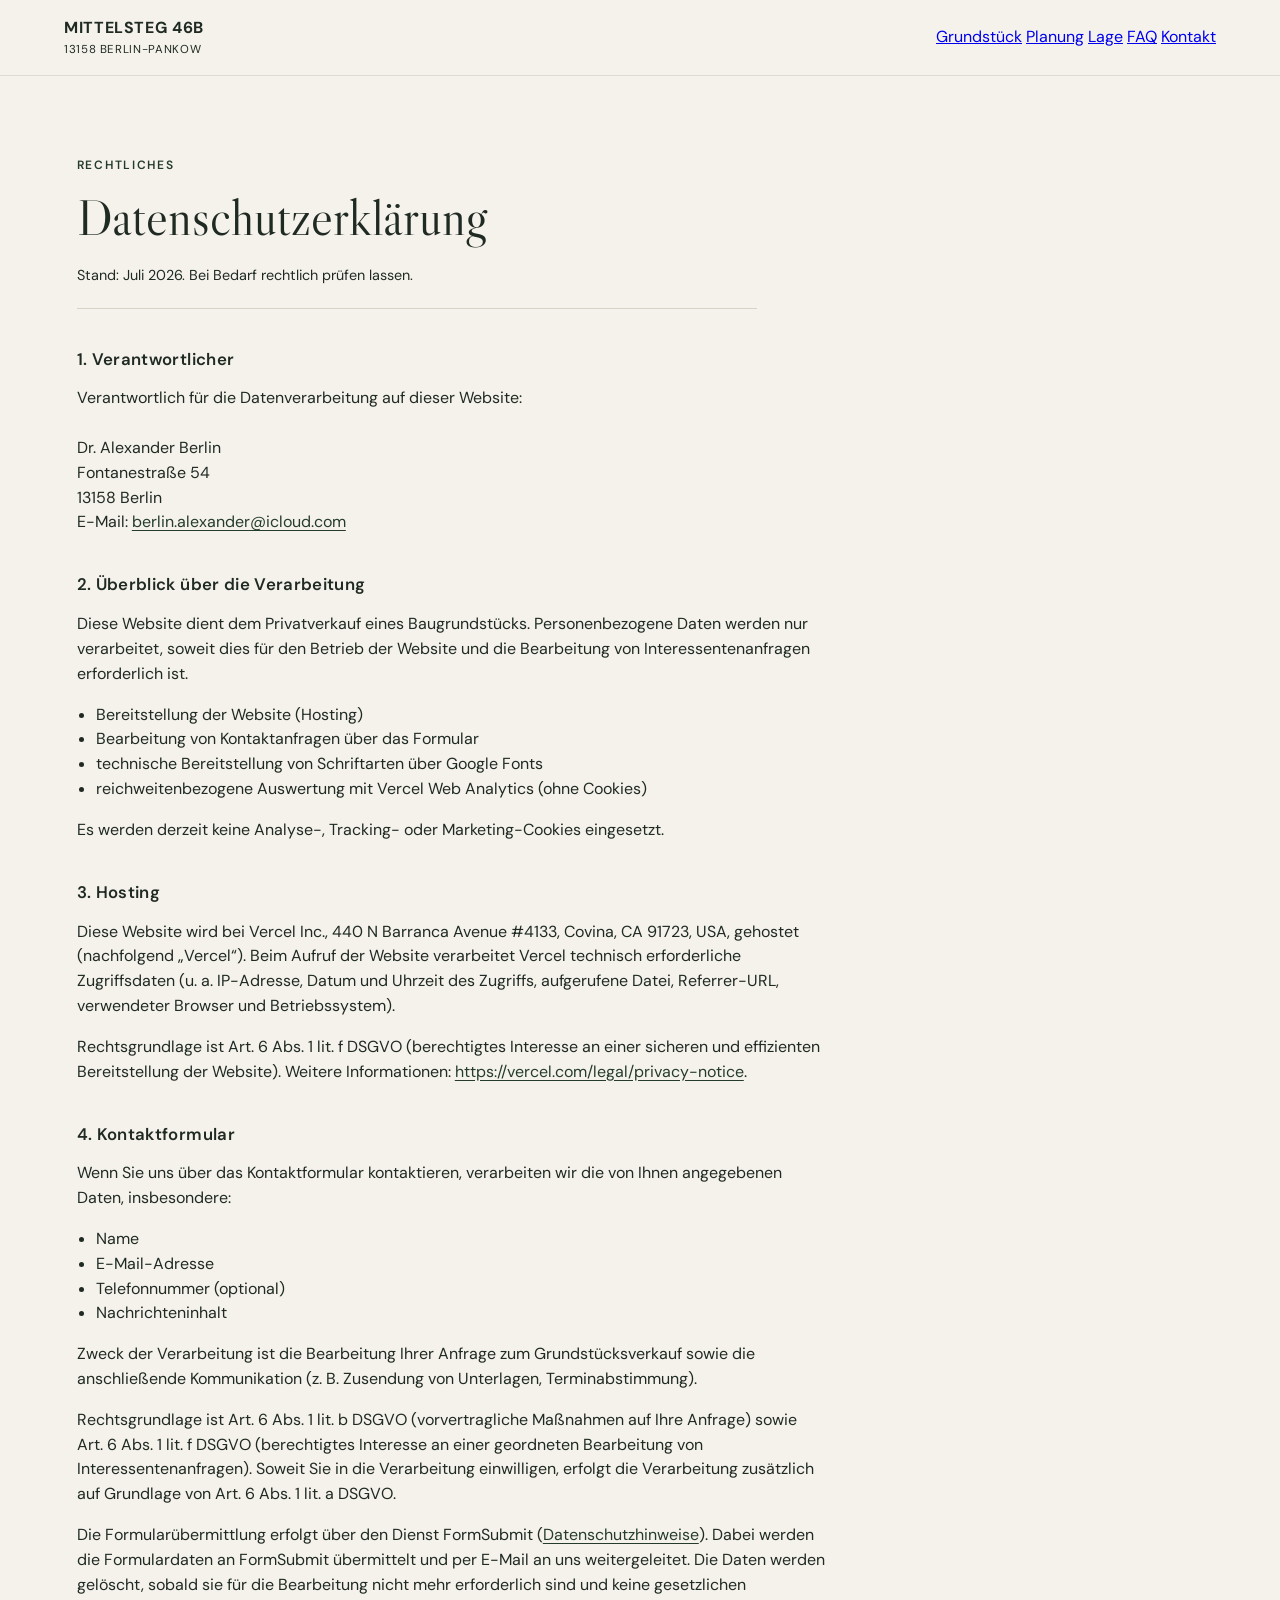
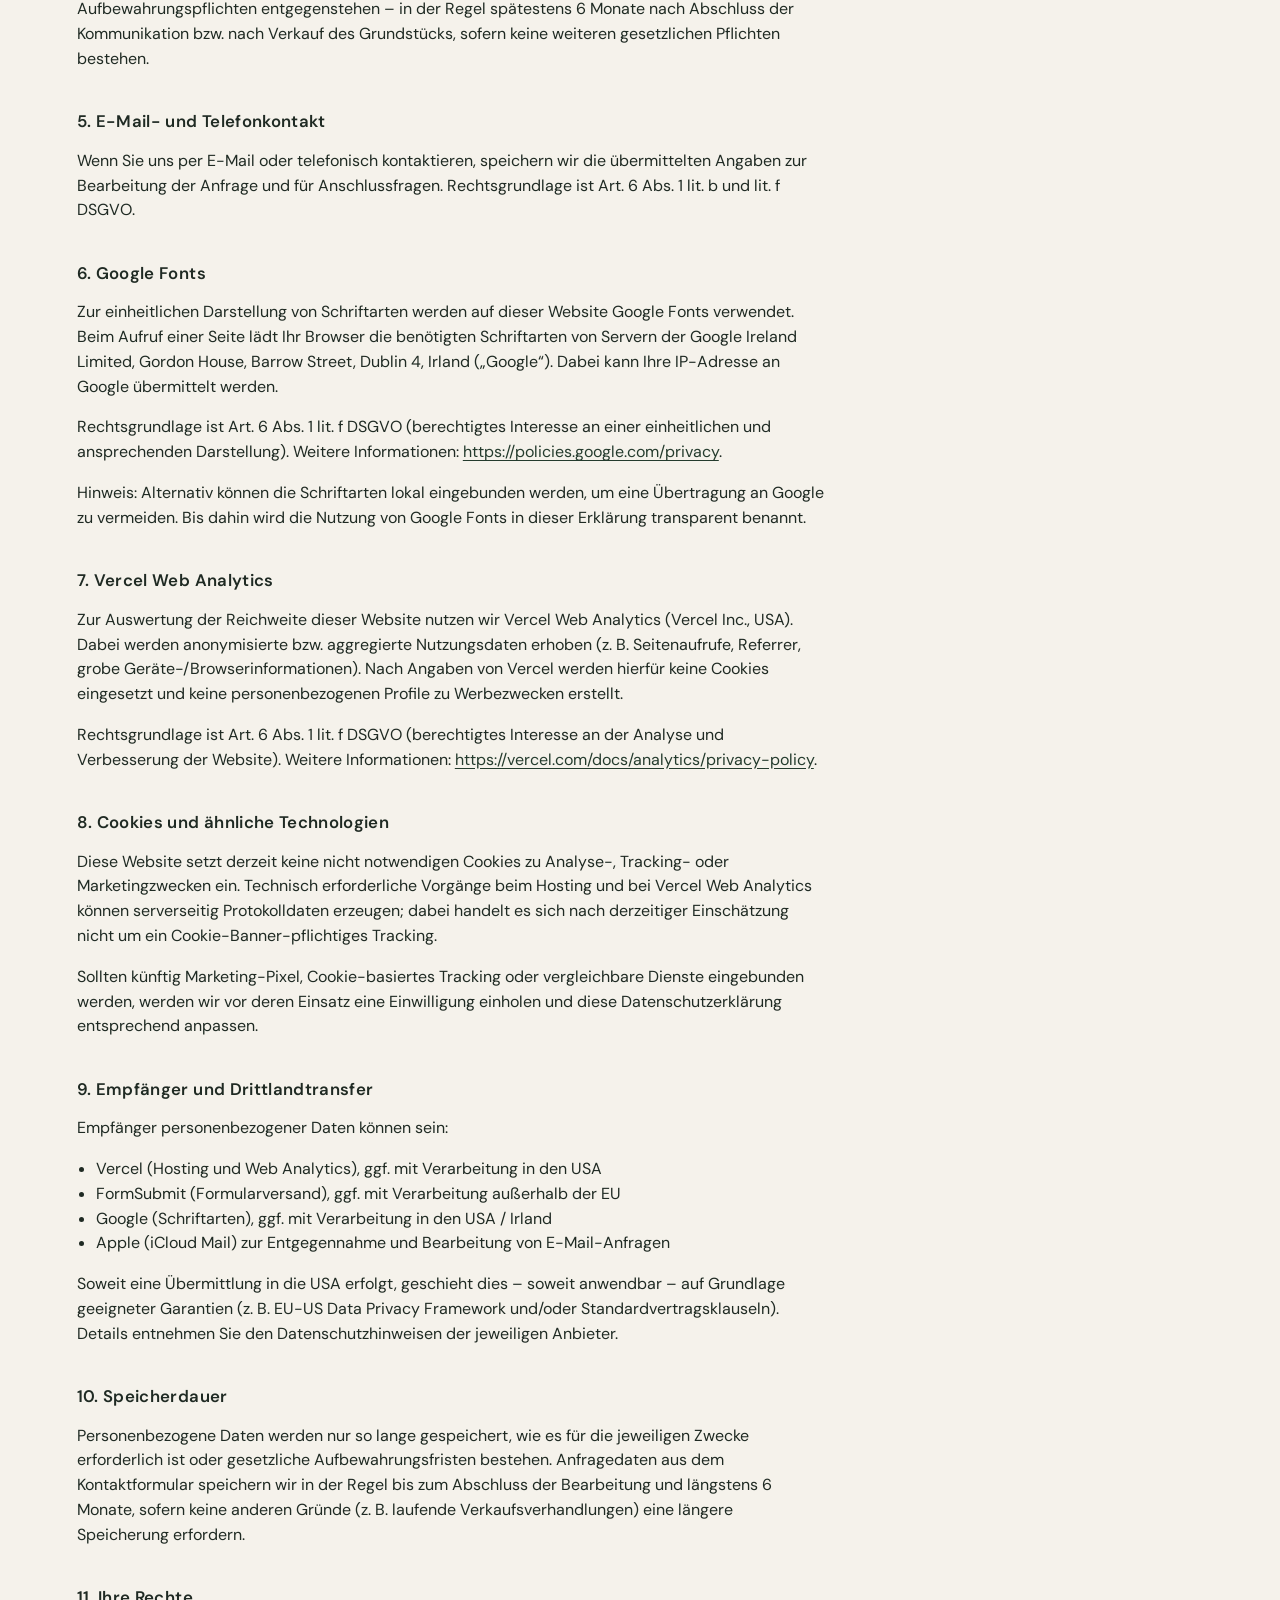
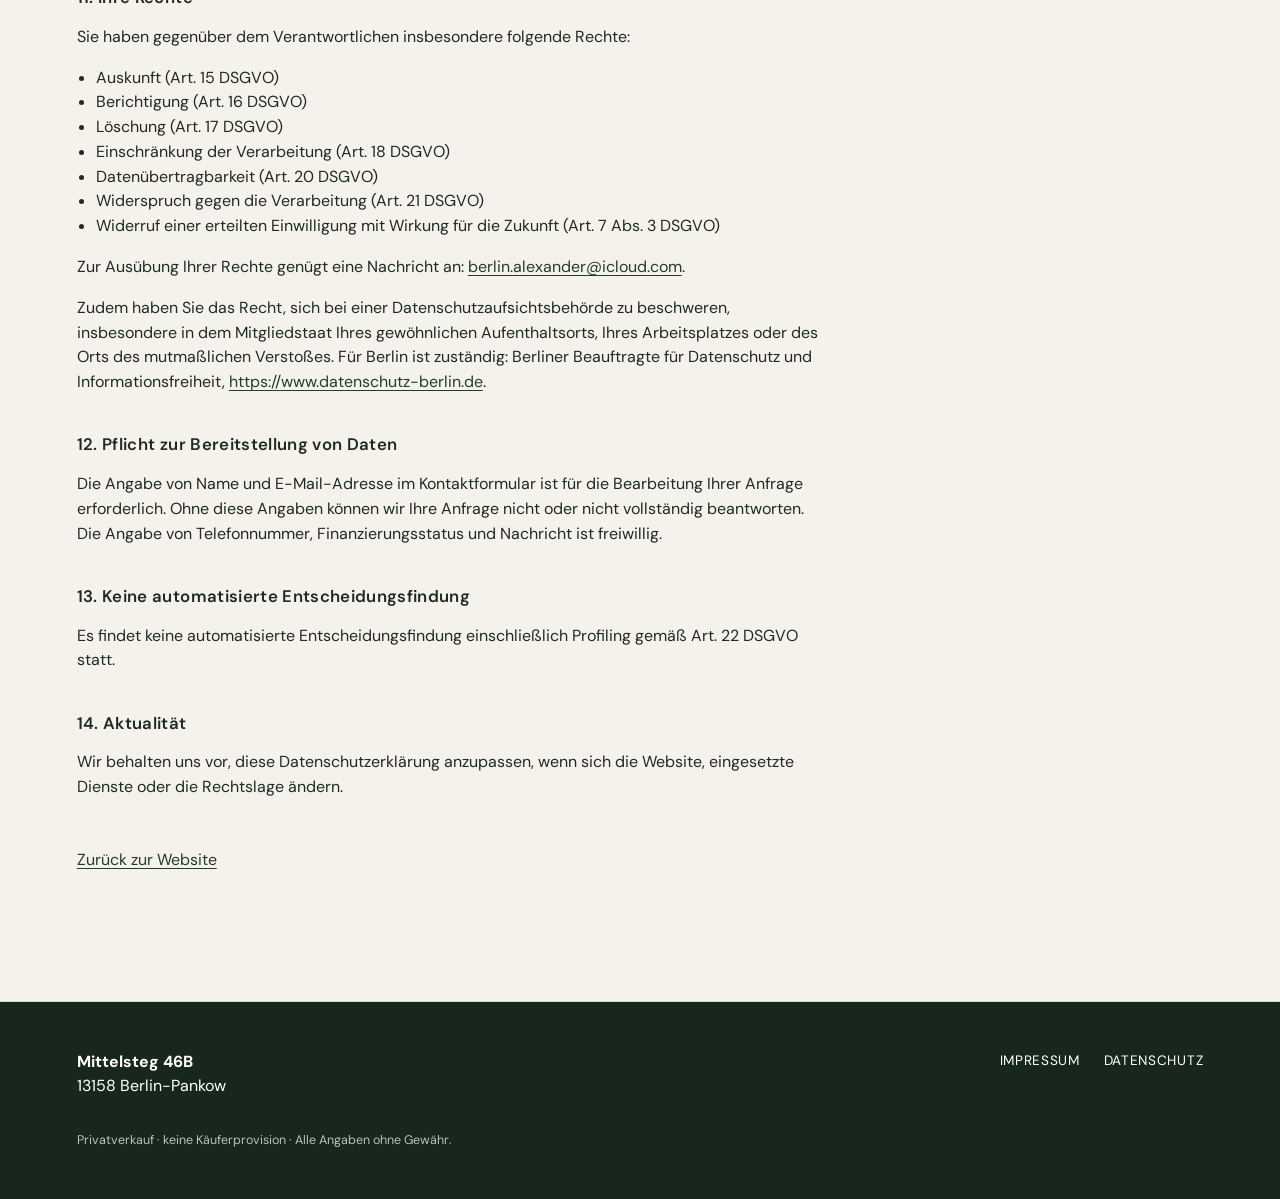
==== commit d7691fbe: "feat: SEO- und AI-Search-Optimierung für mittelsteg46b.de Ergänzt kompakten Faktenblock, FAQ mit ind" ====
--- a/datenschutz.html
+++ b/datenschutz.html
@@ -20,6 +20,7 @@
     <a href="index.html#grundstueck">Grundstück</a>
     <a href="index.html#planung">Planung</a>
     <a href="index.html#lage">Lage</a>
+    <a href="index.html#faq">FAQ</a>
     <a href="index.html#kontakt">Kontakt</a>
   </nav>
 </header>
--- a/styles.css
+++ b/styles.css
@@ -6,9 +6,12 @@
 h1,h2{font-family:var(--serif);font-weight:400;line-height:1.05;margin:.15em 0}h1{font-size:clamp(3.2rem,7vw,6.6rem);max-width:12ch}h2{font-size:clamp(2.5rem,4vw,4.7rem)}.hero h1{font-size:clamp(2.45rem,5.2vw,5.1rem);max-width:22ch;line-height:1.02;margin:0}.hero-meta{font-size:1.02rem;font-weight:400;line-height:1.45;margin:.55rem 0 0;color:rgba(255,255,255,.92)}
 .button{display:inline-flex;align-items:center;justify-content:center;min-height:50px;padding:0 1.5rem;text-decoration:none;border:0;font:600 .8rem var(--sans);text-transform:uppercase;letter-spacing:.06em;cursor:pointer}.button-light{background:#f6f1e8;color:var(--ink)}.button-dark{background:var(--forest);color:#fff}.button-secondary{background:transparent;color:var(--ink);border:1px solid var(--ink)}.button-light:hover,.button-dark:hover{opacity:.92}.button-secondary:hover{background:rgba(31,42,35,.06)}.button-light:focus-visible,.button-dark:focus-visible{outline:2px solid #fff;outline-offset:3px}.button-secondary:focus-visible{outline:2px solid var(--forest);outline-offset:3px}.hero-cta{min-width:min(100%,22rem);padding:0 2rem}
 .facts{display:grid;grid-template-columns:repeat(4,1fr);padding:2.5rem 4vw;border-bottom:1px solid var(--line);background:#f8f6f1}.facts article{padding:0 1.3rem;border-right:1px solid var(--line)}.facts article:last-child{border-right:0}.facts span,.facts strong{display:block}.facts span{font-size:.68rem;text-transform:uppercase;letter-spacing:.08em;color:var(--muted);margin-bottom:.45rem}.facts strong{font-family:var(--serif);font-size:1.25rem;font-weight:400}
+.overview{padding:5rem 6vw;border-bottom:1px solid var(--line);background:#fff}.overview-head{max-width:42ch;margin-bottom:2.4rem}.overview-head h2{font-size:clamp(2rem,3.2vw,3.2rem);max-width:16ch;margin:0}.overview-grid{display:grid;grid-template-columns:repeat(2,minmax(0,1fr));gap:0;border-top:1px solid var(--line)}.overview-item{display:grid;grid-template-columns:minmax(9.5rem,34%) 1fr;gap:1rem 1.5rem;padding:1.15rem 0;border-bottom:1px solid var(--line);margin:0}.overview-item:nth-child(odd){padding-right:1.5rem}.overview-item:nth-child(even){padding-left:1.5rem;border-left:1px solid var(--line)}.overview-item--wide{grid-column:1/-1;padding-left:0!important;padding-right:0!important;border-left:0!important}.overview-item dt{margin:0;font-size:.72rem;text-transform:uppercase;letter-spacing:.08em;color:var(--muted);font-weight:600}.overview-item dd{margin:0;font-size:1rem;line-height:1.5;color:var(--ink)}.overview-list{margin:.15rem 0 0;padding:0;list-style:none}.overview-list li{position:relative;padding-left:.95rem;margin-top:.45rem}.overview-list li:first-child{margin-top:0}.overview-list li::before{content:"";position:absolute;left:0;top:.65em;width:.35rem;height:.35rem;background:var(--forest);border-radius:50%}
+.faq-section{padding:7rem 6vw;border-bottom:1px solid var(--line);background:#f1eee7}.faq-head{max-width:42ch;margin-bottom:2.4rem}.faq-head h2{font-size:clamp(2rem,3.2vw,3.2rem);margin:0}.faq-list{border-top:1px solid var(--line)}.faq-item{border-bottom:1px solid var(--line);background:transparent}.faq-item summary{list-style:none;display:flex;align-items:flex-start;justify-content:space-between;gap:1.5rem;padding:1.25rem 0;font-family:var(--serif);font-size:clamp(1.15rem,2vw,1.45rem);font-weight:400;line-height:1.25;cursor:pointer;color:var(--ink)}.faq-item summary::-webkit-details-marker{display:none}.faq-item summary::after{content:"+";flex:0 0 auto;font-family:var(--sans);font-size:1.1rem;font-weight:500;color:var(--muted);line-height:1.2;transition:transform .2s ease,color .2s ease}.faq-item[open] summary::after{content:"−";color:var(--forest)}.faq-item summary:focus-visible{outline:2px solid var(--forest);outline-offset:4px}.faq-answer{padding:0 0 1.35rem;max-width:68ch}.faq-answer p{margin:0;color:var(--ink);line-height:1.6;font-size:.98rem}
+.listing-status{margin:0;padding:1.35rem 6vw;text-align:center;font-size:.82rem;color:var(--muted);letter-spacing:.02em;border-bottom:1px solid var(--line);background:#faf8f3}.listing-status time{color:var(--ink);font-weight:500}
 .editorial,.planning,.location,.contact-section{padding:7rem 6vw;border-bottom:1px solid var(--line)}.split{display:grid;grid-template-columns:minmax(280px,.82fr) minmax(440px,1.35fr);gap:7vw;align-items:center}.copy-block p{max-width:58ch}
 .benefit-list{list-style:none;margin:2rem 0 0;padding:0;display:grid;grid-template-columns:1fr 1fr;gap:.85rem 2rem;max-width:40rem;border-top:1px solid var(--line);padding-top:1.4rem}.benefit-list li{position:relative;padding-left:1rem;font-size:.98rem}.benefit-list li::before{content:"";position:absolute;left:0;top:.7em;width:.35rem;height:.35rem;background:var(--forest);border-radius:50%}
-.feature-image img,.sketch-card img,.gallery-item img{width:100%;height:100%;object-fit:cover;display:block}.feature-image{margin:0;height:520px}
+.feature-image img,.feature-image video,.sketch-card img,.gallery-item img{width:100%;height:100%;object-fit:cover;display:block}.feature-image{margin:0;height:520px;overflow:hidden;background:var(--paper)}.feature-image--video{position:relative;background:#3a4a38 url("assets/images/grundstueck-drohne-poster.jpg") center/cover no-repeat}.feature-video{border:0;outline:0;pointer-events:none;background:#3a4a38}.feature-video-caption{position:absolute;inset:0 auto auto 0;z-index:2;width:min(100%,34rem);max-width:100%;margin:0;padding:1.15rem 1.25rem 2.75rem;box-sizing:border-box;pointer-events:none;color:#fff;background:linear-gradient(180deg,rgba(13,28,19,.78) 0%,rgba(13,28,19,.42) 58%,rgba(13,28,19,0) 100%)}.feature-video-caption__lead,.feature-video-caption__sub{margin:0;text-wrap:balance}.feature-video-caption__lead{font-family:var(--sans);font-weight:600;font-size:clamp(1.05rem,2.1vw,1.35rem);line-height:1.25;letter-spacing:.01em;text-shadow:0 1px 2px rgba(0,0,0,.35)}.feature-video-caption__sub{margin-top:.35rem;font-size:clamp(.92rem,1.7vw,1.05rem);line-height:1.35;color:rgba(255,255,255,.9);text-shadow:0 1px 2px rgba(0,0,0,.3)}
 .planning{display:grid;grid-template-columns:1fr 1.15fr;gap:6vw;align-items:center;background:#f1eee7}.plan-title{max-width:14ch}.plan-intro{max-width:48ch;margin:1rem 0 1.4rem}.plan-copy ul{padding-left:1.2rem}.plan-links{display:flex;flex-wrap:wrap;gap:1rem;margin-top:2rem}.sketch-card{margin:0;background:#f1eee7;padding:0}.sketch-card img{aspect-ratio:590/545;object-fit:contain;background:#f1eee7}.sketch-card figcaption{font-size:.78rem;color:var(--muted);margin-top:.7rem}
 .location{display:grid;grid-template-columns:.75fr 1.25fr;gap:7vw}.distance-grid{display:grid;grid-template-columns:repeat(2,1fr);border-top:1px solid var(--line)}.distance-grid article{display:flex;justify-content:space-between;align-items:flex-start;gap:1rem;padding:1.15rem 0;border-bottom:1px solid var(--line)}.distance-grid article:nth-child(odd){padding-right:1.5rem}.distance-grid article:nth-child(even){padding-left:1.5rem;border-left:1px solid var(--line)}.distance-grid span{font-size:.95rem;max-width:16ch}.distance-meta{text-align:right}.distance-meta strong{display:block;font-family:var(--serif);font-size:1.2rem;font-weight:400}.distance-meta em{display:block;font-style:normal;font-size:.82rem;color:var(--muted);margin-top:.25rem}
 .gallery{display:grid;grid-template-columns:1.55fr 1fr 1fr 1fr;gap:6px;padding:6px;background:#fff}.gallery-item{margin:0;position:relative;overflow:hidden;background:#111;min-height:300px}.gallery-main{min-height:300px}.gallery-trigger{display:block;width:100%;height:100%;padding:0;border:0;background:transparent;cursor:zoom-in;position:relative}.gallery-item img{width:100%;height:100%;object-fit:cover;transition:transform .45s ease;min-height:300px}.gallery-trigger:hover img,.gallery-trigger:focus-visible img{transform:scale(1.025)}.gallery-trigger:focus-visible{outline:2px solid #fff;outline-offset:-2px}.gallery-item figcaption{position:absolute;left:0;right:0;bottom:0;padding:.7rem .9rem;background:linear-gradient(transparent,rgba(13,28,19,.72));color:#fff;font-size:.78rem;pointer-events:none}
@@ -38,8 +41,12 @@
   .facts article:nth-child(odd){padding-right:1.3rem}
   .facts article:nth-child(even){padding-left:1.3rem;border-left:1px solid var(--line)}
   .facts article:nth-last-child(-n+2){border-bottom:0;padding-bottom:0}
-  .split,.planning,.location,.contact-section,.price-section{grid-template-columns:1fr}
+  .split,.planning,.location,.contact-section,.price-section,.overview,.faq-section{grid-template-columns:1fr}
   .feature-image{height:420px}
+  .feature-image--video{height:auto;aspect-ratio:16/9}
+  .feature-video-caption{width:100%;padding:1rem 1rem 2.4rem}
+  .feature-video-caption__lead{font-size:clamp(1.12rem,4.2vw,1.35rem)}
+  .feature-video-caption__sub{font-size:clamp(.95rem,3.4vw,1.05rem)}
   .plan-title{max-width:none}
   .gallery{grid-template-columns:1fr 1fr}
   .gallery-main{grid-column:1/-1;min-height:320px}
@@ -51,6 +58,8 @@
   .distance-grid{grid-template-columns:1fr}
   .distance-grid article:nth-child(even){padding-left:0;border-left:0}
   .distance-grid article:nth-child(odd){padding-right:0}
+  .overview-grid{grid-template-columns:1fr}
+  .overview-item,.overview-item:nth-child(even),.overview-item:nth-child(odd){padding-left:0!important;padding-right:0!important;border-left:0!important}
   .lightbox-prev{left:.2rem}.lightbox-next{right:.2rem}
   footer{grid-template-columns:1fr}
   .footer-links{justify-content:flex-start}
@@ -71,9 +80,13 @@
   .facts article{padding:1rem 0;border-left:0!important;border-bottom:1px solid var(--line)}
   .facts article:nth-child(odd),.facts article:nth-child(even){padding-left:0;padding-right:0}
   .facts article:last-child{border-bottom:0;padding-bottom:0}
-  .editorial,.planning,.location,.contact-section,.price-section{padding:5rem 7vw}
+  .editorial,.planning,.location,.contact-section,.price-section,.overview,.faq-section{padding:5rem 7vw}
   .benefit-list{grid-template-columns:1fr}
   .feature-image{height:340px}
+  .feature-image--video{height:auto;aspect-ratio:16/9}
+  .feature-video-caption{padding:.95rem .9rem 2.2rem;background:linear-gradient(180deg,rgba(13,28,19,.82) 0%,rgba(13,28,19,.48) 62%,rgba(13,28,19,0) 100%)}
+  .feature-video-caption__lead{font-size:1.12rem}
+  .feature-video-caption__sub{font-size:.95rem}
   .plan-title br{display:none}
   .gallery{grid-template-columns:1fr}
   .gallery-main{grid-column:auto;min-height:260px}
@@ -85,6 +98,8 @@
   .field-phone,.full{grid-column:1}
   .contact-submit{width:100%}
   .price-figure{margin-bottom:1rem}
+  .overview-item{grid-template-columns:1fr;gap:.45rem}
+  .listing-status{padding:1.2rem 7vw;font-size:.78rem}
 }
 
 @media(min-width:981px){
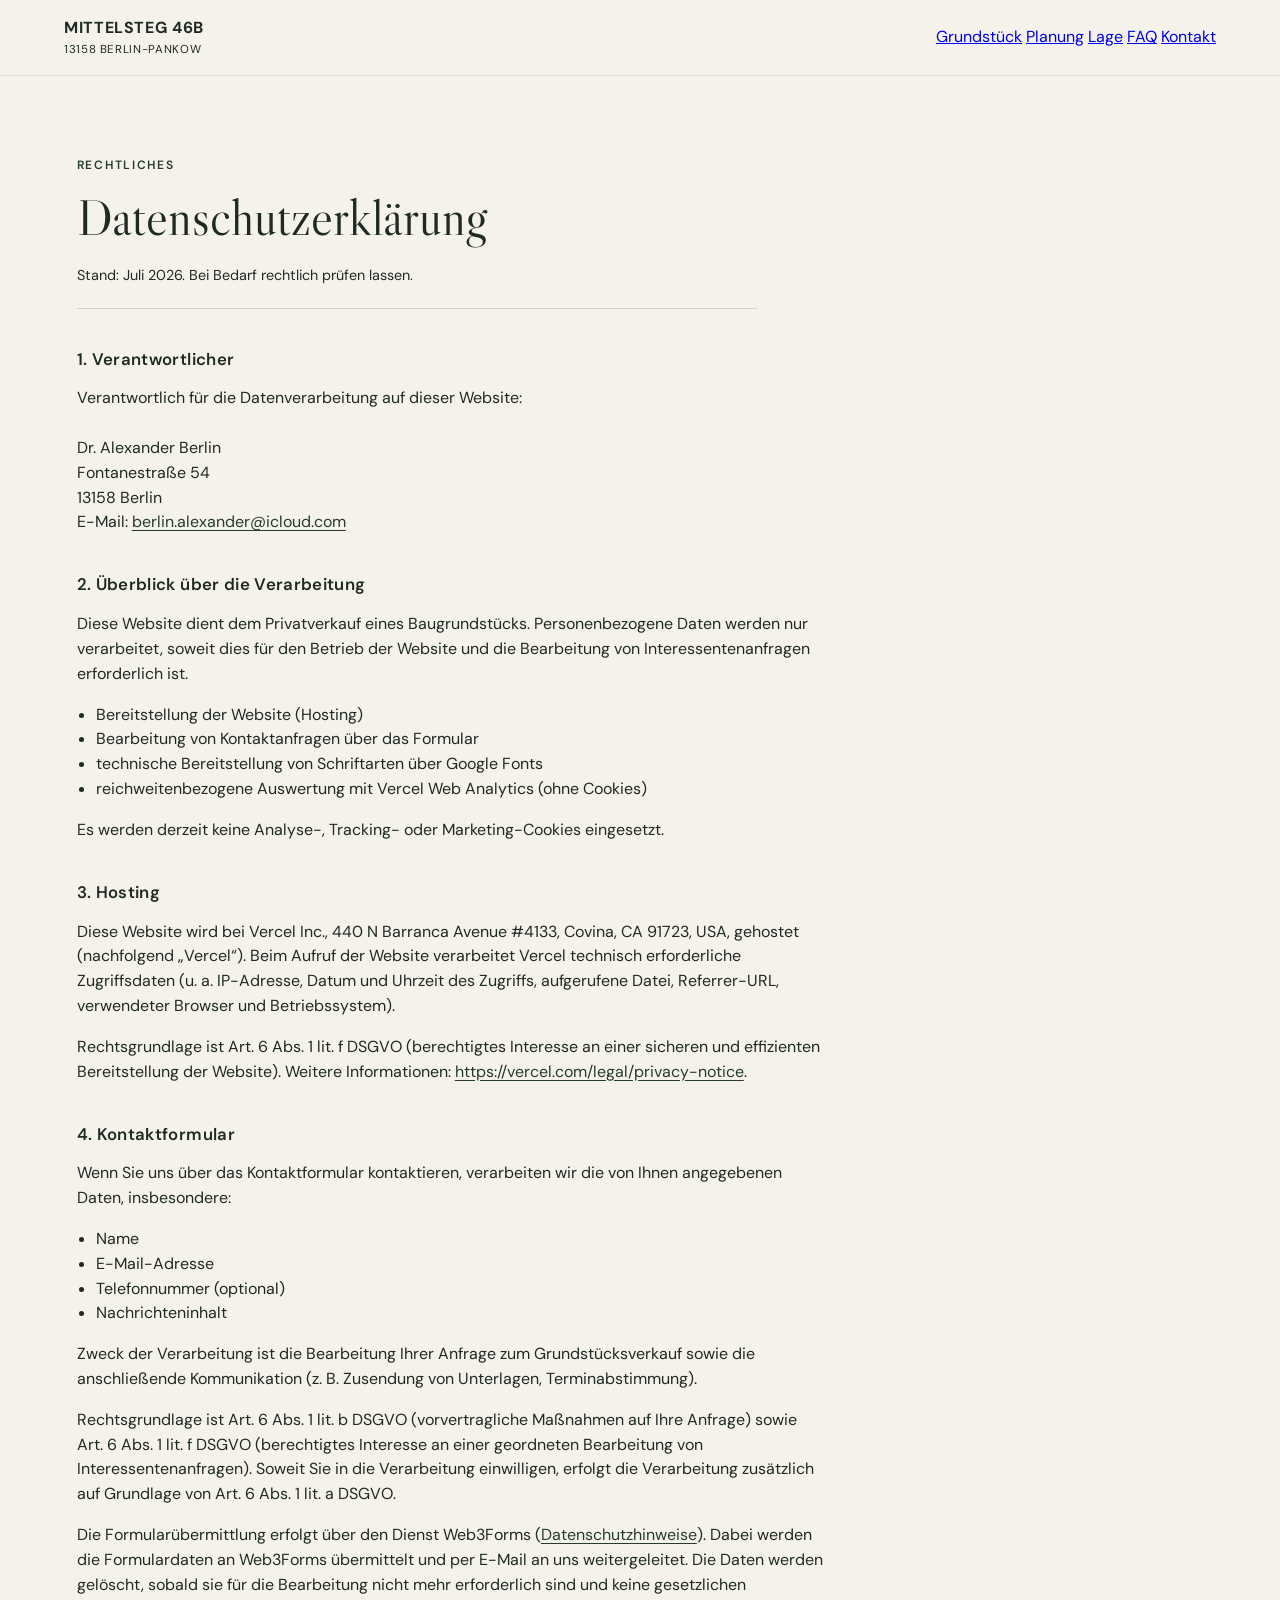
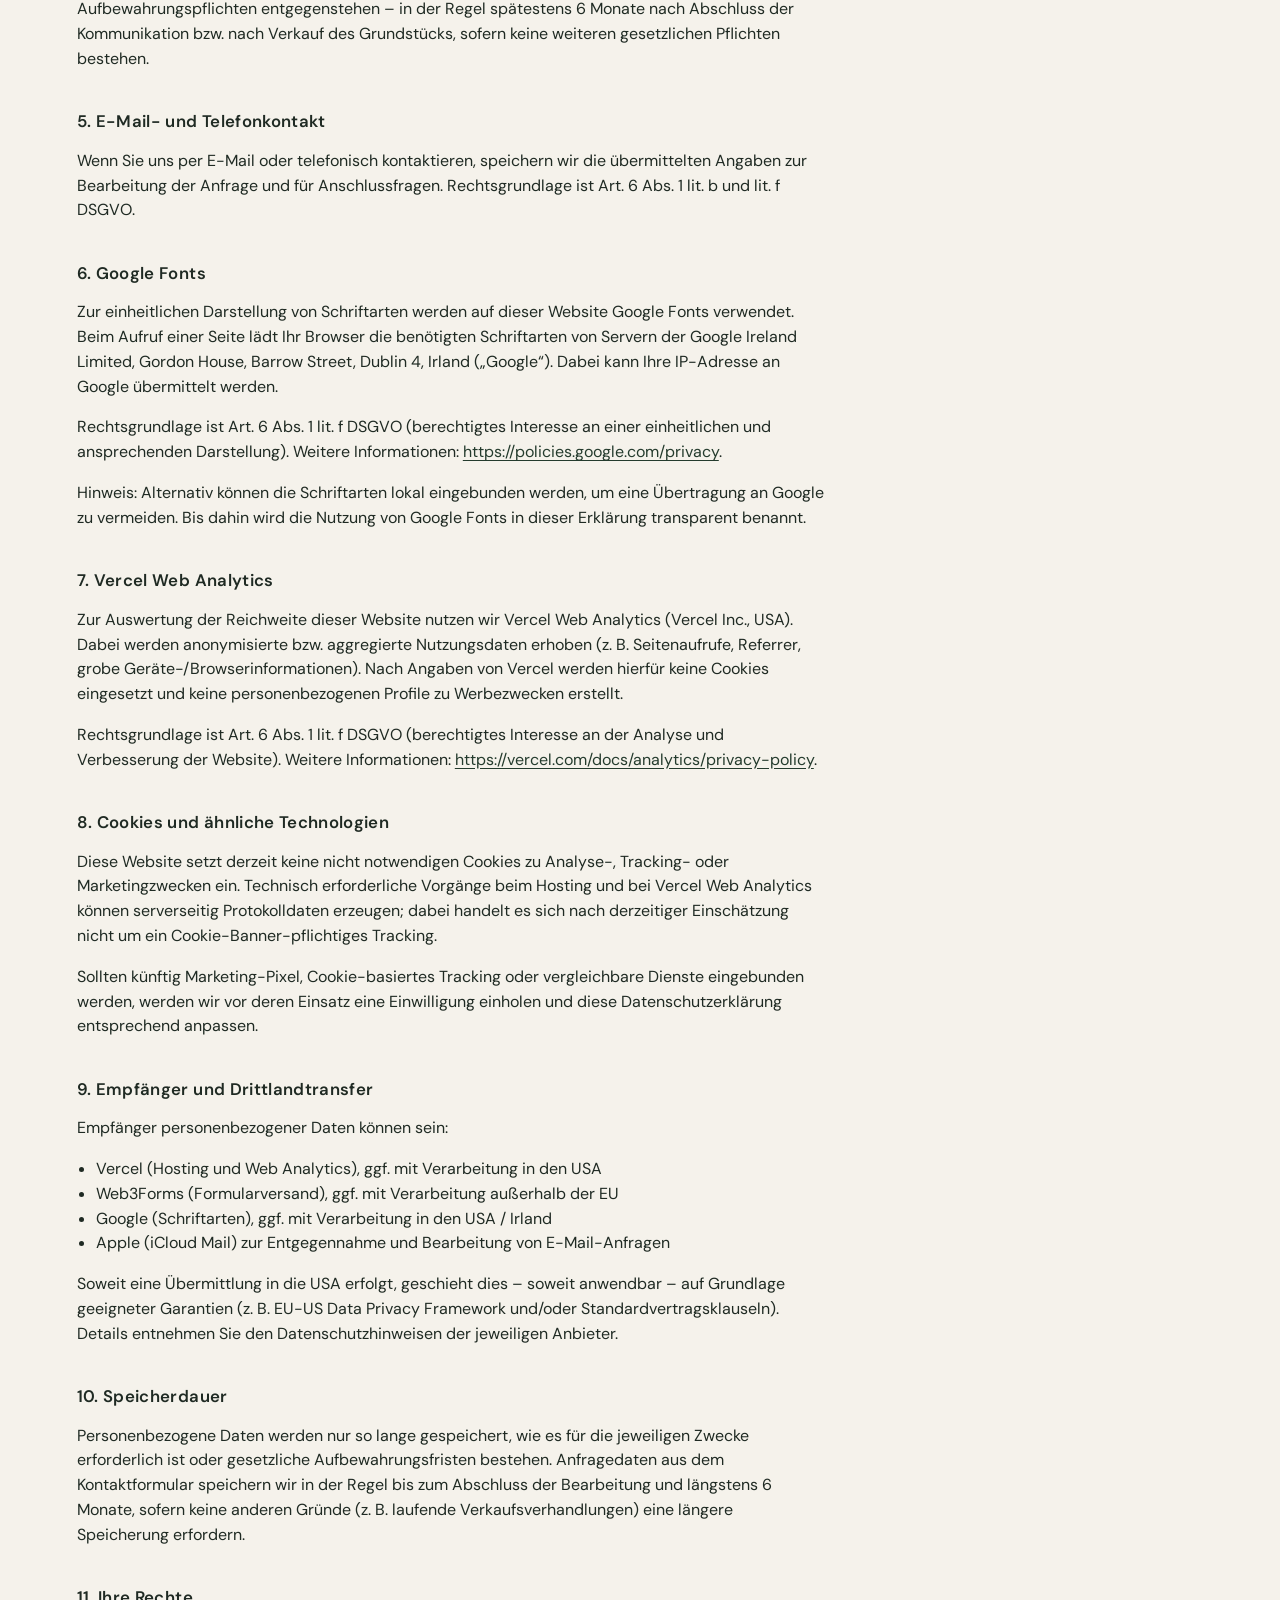
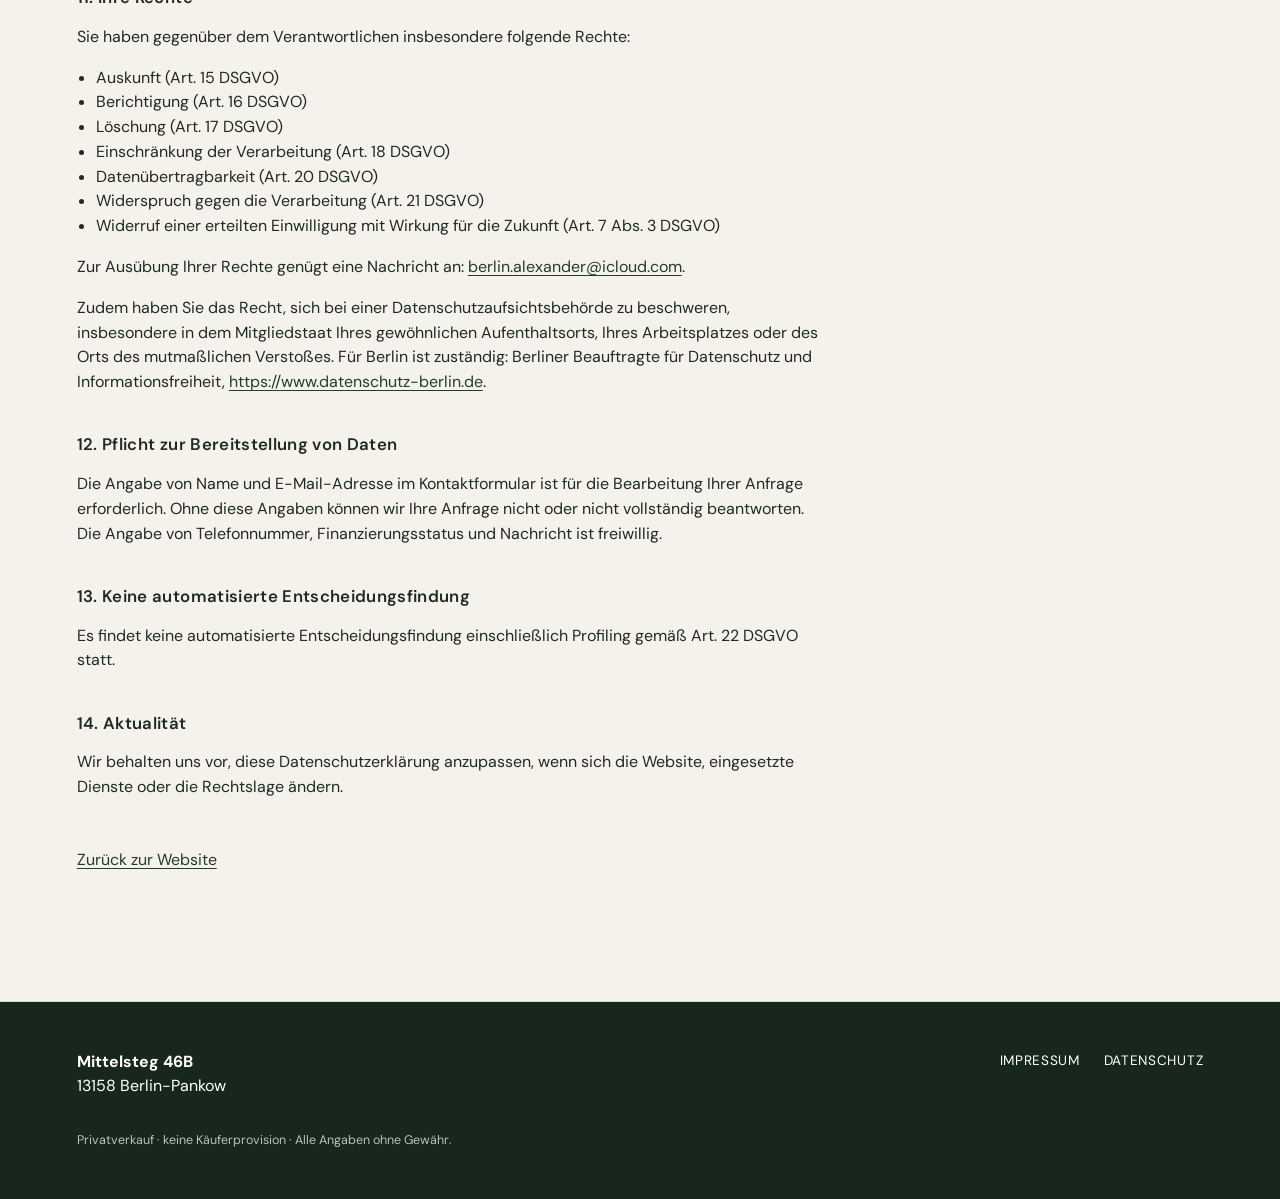
==== commit dc3965e7: "fix: Kontaktformular von FormSubmit auf Web3Forms umstellen FormSubmit blockierte Besucher mit einer" ====
--- a/datenschutz.html
+++ b/datenschutz.html
@@ -84,9 +84,9 @@
       erfolgt die Verarbeitung zusätzlich auf Grundlage von Art. 6 Abs. 1 lit. a DSGVO.
     </p>
     <p>
-      Die Formularübermittlung erfolgt über den Dienst FormSubmit
-      (<a href="https://formsubmit.co/privacy.pdf" rel="noopener noreferrer" target="_blank">Datenschutzhinweise</a>).
-      Dabei werden die Formulardaten an FormSubmit übermittelt und per E-Mail an uns weitergeleitet.
+      Die Formularübermittlung erfolgt über den Dienst Web3Forms
+      (<a href="https://web3forms.com/privacy" rel="noopener noreferrer" target="_blank">Datenschutzhinweise</a>).
+      Dabei werden die Formulardaten an Web3Forms übermittelt und per E-Mail an uns weitergeleitet.
       Die Daten werden gelöscht, sobald sie für die Bearbeitung nicht mehr erforderlich sind und keine gesetzlichen
       Aufbewahrungspflichten entgegenstehen – in der Regel spätestens 6 Monate nach Abschluss der Kommunikation
       bzw. nach Verkauf des Grundstücks, sofern keine weiteren gesetzlichen Pflichten bestehen.
@@ -141,7 +141,7 @@
     </p>
     <ul>
       <li>Vercel (Hosting und Web Analytics), ggf. mit Verarbeitung in den USA</li>
-      <li>FormSubmit (Formularversand), ggf. mit Verarbeitung außerhalb der EU</li>
+      <li>Web3Forms (Formularversand), ggf. mit Verarbeitung außerhalb der EU</li>
       <li>Google (Schriftarten), ggf. mit Verarbeitung in den USA / Irland</li>
       <li>Apple (iCloud Mail) zur Entgegennahme und Bearbeitung von E-Mail-Anfragen</li>
     </ul>
--- a/styles.css
+++ b/styles.css
@@ -1,19 +1,18 @@
-:root{--ink:#1f2a23;--forest:#243b2d;--paper:#f5f2eb;--line:#d8d3c8;--muted:#6c726d;--white:#fff;--serif:'Libre Caslon Display',Georgia,serif;--sans:'DM Sans',Arial,sans-serif;--header-h:76px;--facts-h:108px}
+:root{--ink:#1f2a23;--forest:#243b2d;--paper:#f5f2eb;--line:#d8d3c8;--muted:#6c726d;--white:#fff;--serif:'Libre Caslon Display',Georgia,serif;--sans:'DM Sans',Arial,sans-serif;--header-h:76px}
 *{box-sizing:border-box}html{scroll-behavior:smooth}body{margin:0;background:var(--paper);color:var(--ink);font-family:var(--sans);line-height:1.55}body.lightbox-open{overflow:hidden}
 .site-header{height:76px;padding:0 5vw;display:flex;align-items:center;justify-content:space-between;background:rgba(245,242,235,.96);position:sticky;top:0;z-index:20;border-bottom:1px solid rgba(31,42,35,.12)}.brand{display:flex;flex-direction:column;color:var(--ink);text-decoration:none;text-transform:uppercase;letter-spacing:.04em}.brand span{font-size:.72rem}.site-nav{display:flex;gap:2rem}.site-nav a,.footer-links a{color:inherit;text-decoration:none;font-size:.85rem;text-transform:uppercase;letter-spacing:.05em}.site-nav a:focus-visible{outline:2px solid var(--forest);outline-offset:3px}.mobile-cta{display:none}
 .hero{position:relative;min-height:640px;display:grid;align-items:center;overflow:hidden}.hero>img{position:absolute;inset:0;width:100%;height:100%;object-fit:cover}.hero-shade{position:absolute;inset:0;background:linear-gradient(90deg,rgba(13,28,19,.82),rgba(13,28,19,.3) 60%,rgba(13,28,19,.08))}.hero-copy{position:relative;z-index:2;width:min(720px,58vw);max-width:85vw;margin-left:6vw;color:#fff;padding:2.5rem 0}.hero .eyebrow{letter-spacing:.11em;margin:0 0 1.15rem}
 .eyebrow{text-transform:uppercase;letter-spacing:.14em;font-size:.75rem;font-weight:600;margin:0 0 1rem}.eyebrow.dark{color:var(--forest)}
 h1,h2{font-family:var(--serif);font-weight:400;line-height:1.05;margin:.15em 0}h1{font-size:clamp(3.2rem,7vw,6.6rem);max-width:12ch}h2{font-size:clamp(2.5rem,4vw,4.7rem)}.hero h1{font-size:clamp(2.45rem,5.2vw,5.1rem);max-width:22ch;line-height:1.02;margin:0}.hero-meta{font-size:1.02rem;font-weight:400;line-height:1.45;margin:.55rem 0 0;color:rgba(255,255,255,.92)}
 .button{display:inline-flex;align-items:center;justify-content:center;min-height:50px;padding:0 1.5rem;text-decoration:none;border:0;font:600 .8rem var(--sans);text-transform:uppercase;letter-spacing:.06em;cursor:pointer}.button-light{background:#f6f1e8;color:var(--ink)}.button-dark{background:var(--forest);color:#fff}.button-secondary{background:transparent;color:var(--ink);border:1px solid var(--ink)}.button-light:hover,.button-dark:hover{opacity:.92}.button-secondary:hover{background:rgba(31,42,35,.06)}.button-light:focus-visible,.button-dark:focus-visible{outline:2px solid #fff;outline-offset:3px}.button-secondary:focus-visible{outline:2px solid var(--forest);outline-offset:3px}.hero-cta{min-width:min(100%,22rem);padding:0 2rem}
-.facts{display:grid;grid-template-columns:repeat(4,1fr);padding:2.5rem 4vw;border-bottom:1px solid var(--line);background:#f8f6f1}.facts article{padding:0 1.3rem;border-right:1px solid var(--line)}.facts article:last-child{border-right:0}.facts span,.facts strong{display:block}.facts span{font-size:.68rem;text-transform:uppercase;letter-spacing:.08em;color:var(--muted);margin-bottom:.45rem}.facts strong{font-family:var(--serif);font-size:1.25rem;font-weight:400}
-.overview{padding:5rem 6vw;border-bottom:1px solid var(--line);background:#fff}.overview-head{max-width:42ch;margin-bottom:2.4rem}.overview-head h2{font-size:clamp(2rem,3.2vw,3.2rem);max-width:16ch;margin:0}.overview-grid{display:grid;grid-template-columns:repeat(2,minmax(0,1fr));gap:0;border-top:1px solid var(--line)}.overview-item{display:grid;grid-template-columns:minmax(9.5rem,34%) 1fr;gap:1rem 1.5rem;padding:1.15rem 0;border-bottom:1px solid var(--line);margin:0}.overview-item:nth-child(odd){padding-right:1.5rem}.overview-item:nth-child(even){padding-left:1.5rem;border-left:1px solid var(--line)}.overview-item--wide{grid-column:1/-1;padding-left:0!important;padding-right:0!important;border-left:0!important}.overview-item dt{margin:0;font-size:.72rem;text-transform:uppercase;letter-spacing:.08em;color:var(--muted);font-weight:600}.overview-item dd{margin:0;font-size:1rem;line-height:1.5;color:var(--ink)}.overview-list{margin:.15rem 0 0;padding:0;list-style:none}.overview-list li{position:relative;padding-left:.95rem;margin-top:.45rem}.overview-list li:first-child{margin-top:0}.overview-list li::before{content:"";position:absolute;left:0;top:.65em;width:.35rem;height:.35rem;background:var(--forest);border-radius:50%}
+.overview{padding:5rem 6vw;border-bottom:1px solid var(--line);background:#fff}.overview-head{max-width:42ch;margin-bottom:2.4rem}.overview-head h2{font-size:clamp(2rem,3.2vw,3.2rem);max-width:16ch;margin:0}.overview-intro{margin:.85rem 0 0;font-size:.95rem;line-height:1.55;color:var(--muted);max-width:38ch}.overview-detail{color:var(--muted);font-size:.92em}.overview-grid{display:grid;grid-template-columns:repeat(2,minmax(0,1fr));gap:0;border-top:1px solid var(--line)}.overview-item{display:grid;grid-template-columns:10.5rem minmax(0,1fr);gap:1rem 1.5rem;align-items:start;padding:1.15rem 0;border-bottom:1px solid var(--line);margin:0}.overview-item:nth-child(odd){padding-right:1.5rem}.overview-item:nth-child(even){padding-left:1.5rem;border-left:1px solid var(--line)}.overview-item--wide{grid-column:1/-1;padding-left:0!important;padding-right:0!important;border-left:0!important}.overview-item dt{margin:0;font-size:.72rem;text-transform:uppercase;letter-spacing:.08em;color:var(--muted);font-weight:600}.overview-item dd{margin:0;font-size:1rem;line-height:1.5;color:var(--ink)}.overview-list{margin:.15rem 0 0;padding:0;list-style:none}.overview-list li{position:relative;padding-left:.95rem;margin-top:.45rem}.overview-list li:first-child{margin-top:0}.overview-list li::before{content:"";position:absolute;left:0;top:.65em;width:.35rem;height:.35rem;background:var(--forest);border-radius:50%}
 .faq-section{padding:7rem 6vw;border-bottom:1px solid var(--line);background:#f1eee7}.faq-head{max-width:42ch;margin-bottom:2.4rem}.faq-head h2{font-size:clamp(2rem,3.2vw,3.2rem);margin:0}.faq-list{border-top:1px solid var(--line)}.faq-item{border-bottom:1px solid var(--line);background:transparent}.faq-item summary{list-style:none;display:flex;align-items:flex-start;justify-content:space-between;gap:1.5rem;padding:1.25rem 0;font-family:var(--serif);font-size:clamp(1.15rem,2vw,1.45rem);font-weight:400;line-height:1.25;cursor:pointer;color:var(--ink)}.faq-item summary::-webkit-details-marker{display:none}.faq-item summary::after{content:"+";flex:0 0 auto;font-family:var(--sans);font-size:1.1rem;font-weight:500;color:var(--muted);line-height:1.2;transition:transform .2s ease,color .2s ease}.faq-item[open] summary::after{content:"−";color:var(--forest)}.faq-item summary:focus-visible{outline:2px solid var(--forest);outline-offset:4px}.faq-answer{padding:0 0 1.35rem;max-width:68ch}.faq-answer p{margin:0;color:var(--ink);line-height:1.6;font-size:.98rem}
 .listing-status{margin:0;padding:1.35rem 6vw;text-align:center;font-size:.82rem;color:var(--muted);letter-spacing:.02em;border-bottom:1px solid var(--line);background:#faf8f3}.listing-status time{color:var(--ink);font-weight:500}
-.editorial,.planning,.location,.contact-section{padding:7rem 6vw;border-bottom:1px solid var(--line)}.split{display:grid;grid-template-columns:minmax(280px,.82fr) minmax(440px,1.35fr);gap:7vw;align-items:center}.copy-block p{max-width:58ch}
+.editorial,.planning,.contact-section{padding:7rem 6vw;border-bottom:1px solid var(--line)}.split{display:grid;grid-template-columns:minmax(280px,.82fr) minmax(440px,1.35fr);gap:7vw;align-items:center}.copy-block p{max-width:58ch}
 .benefit-list{list-style:none;margin:2rem 0 0;padding:0;display:grid;grid-template-columns:1fr 1fr;gap:.85rem 2rem;max-width:40rem;border-top:1px solid var(--line);padding-top:1.4rem}.benefit-list li{position:relative;padding-left:1rem;font-size:.98rem}.benefit-list li::before{content:"";position:absolute;left:0;top:.7em;width:.35rem;height:.35rem;background:var(--forest);border-radius:50%}
 .feature-image img,.feature-image video,.sketch-card img,.gallery-item img{width:100%;height:100%;object-fit:cover;display:block}.feature-image{margin:0;height:520px;overflow:hidden;background:var(--paper)}.feature-image--video{position:relative;background:#3a4a38 url("assets/images/grundstueck-drohne-poster.jpg") center/cover no-repeat}.feature-video{border:0;outline:0;pointer-events:none;background:#3a4a38}.feature-video-caption{position:absolute;inset:0 auto auto 0;z-index:2;width:min(100%,34rem);max-width:100%;margin:0;padding:1.15rem 1.25rem 2.75rem;box-sizing:border-box;pointer-events:none;color:#fff;background:linear-gradient(180deg,rgba(13,28,19,.78) 0%,rgba(13,28,19,.42) 58%,rgba(13,28,19,0) 100%)}.feature-video-caption__lead,.feature-video-caption__sub{margin:0;text-wrap:balance}.feature-video-caption__lead{font-family:var(--sans);font-weight:600;font-size:clamp(1.05rem,2.1vw,1.35rem);line-height:1.25;letter-spacing:.01em;text-shadow:0 1px 2px rgba(0,0,0,.35)}.feature-video-caption__sub{margin-top:.35rem;font-size:clamp(.92rem,1.7vw,1.05rem);line-height:1.35;color:rgba(255,255,255,.9);text-shadow:0 1px 2px rgba(0,0,0,.3)}
 .planning{display:grid;grid-template-columns:1fr 1.15fr;gap:6vw;align-items:center;background:#f1eee7}.plan-title{max-width:14ch}.plan-intro{max-width:48ch;margin:1rem 0 1.4rem}.plan-copy ul{padding-left:1.2rem}.plan-links{display:flex;flex-wrap:wrap;gap:1rem;margin-top:2rem}.sketch-card{margin:0;background:#f1eee7;padding:0}.sketch-card img{aspect-ratio:590/545;object-fit:contain;background:#f1eee7}.sketch-card figcaption{font-size:.78rem;color:var(--muted);margin-top:.7rem}
-.location{display:grid;grid-template-columns:.75fr 1.25fr;gap:7vw}.distance-grid{display:grid;grid-template-columns:repeat(2,1fr);border-top:1px solid var(--line)}.distance-grid article{display:flex;justify-content:space-between;align-items:flex-start;gap:1rem;padding:1.15rem 0;border-bottom:1px solid var(--line)}.distance-grid article:nth-child(odd){padding-right:1.5rem}.distance-grid article:nth-child(even){padding-left:1.5rem;border-left:1px solid var(--line)}.distance-grid span{font-size:.95rem;max-width:16ch}.distance-meta{text-align:right}.distance-meta strong{display:block;font-family:var(--serif);font-size:1.2rem;font-weight:400}.distance-meta em{display:block;font-style:normal;font-size:.82rem;color:var(--muted);margin-top:.25rem}
+.location{padding:0;border-bottom:1px solid var(--line);background:#f8f6f1}.location-stage{position:relative;background:#f8f6f1}.location-map-link{display:block;cursor:pointer;line-height:0}.location-map-media,.location-map-media img{display:block;width:100%;object-fit:cover;object-position:center center}.location-map-media img{height:auto;aspect-ratio:14/10;background:#f7f5f0}.location-overlay{padding:clamp(1.75rem,4vw,2.5rem) clamp(1.5rem,6vw,5rem);background:#f8f6f1}.location-overlay h2{margin:0 0 .85rem;font-size:clamp(2.4rem,4vw,3.6rem);line-height:1.02;max-width:none}.location-lead{margin:0 0 1.35rem;font-size:.98rem;line-height:1.55;color:var(--ink);max-width:30ch}.location-features{list-style:none;margin:0 0 1.6rem;padding:0}.location-features li{display:flex;align-items:flex-start;gap:.75rem;padding:.48rem 0;font-size:.92rem;line-height:1.45;color:var(--ink)}.location-symbol{flex:0 0 auto;width:1.05rem;height:1.05rem;margin-top:.12rem;color:var(--forest);opacity:.88}.location-maps-link{display:inline-flex;align-items:center;gap:.55rem;margin-top:.2rem}.location-external{width:.95rem;height:.95rem;opacity:.85}.location-footer{width:100%;padding:1.5rem 6vw 2rem;background:#f8f6f1;border-top:1px solid var(--line)}.location-search{margin:0;max-width:none;font-size:.98rem;line-height:1.65;color:var(--muted)}
 .gallery{display:grid;grid-template-columns:1.55fr 1fr 1fr 1fr;gap:6px;padding:6px;background:#fff}.gallery-item{margin:0;position:relative;overflow:hidden;background:#111;min-height:300px}.gallery-main{min-height:300px}.gallery-trigger{display:block;width:100%;height:100%;padding:0;border:0;background:transparent;cursor:zoom-in;position:relative}.gallery-item img{width:100%;height:100%;object-fit:cover;transition:transform .45s ease;min-height:300px}.gallery-trigger:hover img,.gallery-trigger:focus-visible img{transform:scale(1.025)}.gallery-trigger:focus-visible{outline:2px solid #fff;outline-offset:-2px}.gallery-item figcaption{position:absolute;left:0;right:0;bottom:0;padding:.7rem .9rem;background:linear-gradient(transparent,rgba(13,28,19,.72));color:#fff;font-size:.78rem;pointer-events:none}
 .lightbox{position:fixed;inset:0;z-index:100;display:grid;place-items:center;padding:2rem}.lightbox[hidden]{display:none!important}.lightbox-backdrop{position:absolute;inset:0;background:rgba(13,20,16,.88)}.lightbox-dialog{position:relative;z-index:1;width:min(960px,92vw);outline:none}.lightbox-figure{margin:0;text-align:center}.lightbox-figure img{max-width:100%;max-height:72vh;object-fit:contain;background:#0d1410}.lightbox-figure figcaption{color:rgba(255,255,255,.88);margin-top:.9rem;font-size:.9rem}.lightbox-close{position:absolute;top:-.2rem;right:0;width:2.5rem;height:2.5rem;border:0;background:transparent;color:#fff;font-size:2rem;line-height:1;cursor:pointer}.lightbox-nav{position:absolute;top:50%;transform:translateY(-50%);width:2.75rem;height:2.75rem;border:0;background:rgba(255,255,255,.08);color:#fff;font-size:1.8rem;cursor:pointer}.lightbox-prev{left:-.5rem}.lightbox-next{right:-.5rem}.lightbox-close:focus-visible,.lightbox-nav:focus-visible{outline:2px solid #fff;outline-offset:2px}
 .price-section{padding:7rem 6vw;border-bottom:1px solid var(--line);display:grid;grid-template-columns:.85fr 1.15fr;gap:7vw;align-items:start}.price-head{border-top:2px solid var(--forest);padding-top:1.6rem}.price-figure{font-family:var(--serif);font-weight:400;line-height:1;font-size:clamp(2.6rem,4.4vw,4rem);margin:.4rem 0 1.4rem}.price-lead{max-width:34ch;color:var(--ink);margin:0}.price-detail{padding-top:1.6rem}.price-subhead{margin:0 0 1rem;font-size:.72rem;text-transform:uppercase;letter-spacing:.1em;font-weight:600;color:var(--muted)}.price-list{list-style:none;margin:0;padding:0;border-top:1px solid var(--line)}.price-list li{padding:1rem 0;border-bottom:1px solid var(--line);font-size:1.05rem}.price-followup{font-size:.92rem;margin:1.4rem 0 0;max-width:48ch}.price-hint{font-size:.82rem;color:var(--muted);margin:1.8rem 0 0;max-width:52ch;padding-top:1.2rem;border-top:1px solid var(--line)}
@@ -36,11 +35,6 @@
   .hero{min-height:560px}
   .hero-copy{width:min(560px,72vw);max-width:85vw}
   .hero h1{font-size:clamp(2.4rem,6.2vw,3.8rem);max-width:14ch}
-  .facts{grid-template-columns:repeat(2,1fr);gap:1.5rem}
-  .facts article{border-right:0;border-bottom:1px solid var(--line);padding-bottom:1rem}
-  .facts article:nth-child(odd){padding-right:1.3rem}
-  .facts article:nth-child(even){padding-left:1.3rem;border-left:1px solid var(--line)}
-  .facts article:nth-last-child(-n+2){border-bottom:0;padding-bottom:0}
   .split,.planning,.location,.contact-section,.price-section,.overview,.faq-section{grid-template-columns:1fr}
   .feature-image{height:420px}
   .feature-image--video{height:auto;aspect-ratio:16/9}
@@ -55,9 +49,15 @@
   .gallery-main img{min-height:320px}
   .field-phone{grid-column:1/-1}
   .full{grid-column:1/-1}
-  .distance-grid{grid-template-columns:1fr}
-  .distance-grid article:nth-child(even){padding-left:0;border-left:0}
-  .distance-grid article:nth-child(odd){padding-right:0}
+  .location{grid-template-columns:1fr}
+  .location-stage{display:flex;flex-direction:column;background:#f8f6f1}
+  .location-overlay{order:1;padding:1.65rem 7vw 1.25rem;border-bottom:1px solid var(--line)}
+  .location-map-link{order:2;margin:0}
+  .location-map-media img{aspect-ratio:16/10;max-height:240px;min-height:0}
+  .location-lead{max-width:none;margin-bottom:1rem}
+  .location-features{margin-bottom:1.15rem}
+  .location-features li{padding:.38rem 0;font-size:.88rem}
+  .location-footer{padding:1rem 7vw 1.35rem;border-top:0}
   .overview-grid{grid-template-columns:1fr}
   .overview-item,.overview-item:nth-child(even),.overview-item:nth-child(odd){padding-left:0!important;padding-right:0!important;border-left:0!important}
   .lightbox-prev{left:.2rem}.lightbox-next{right:.2rem}
@@ -76,11 +76,7 @@
   .hero-subnote{max-width:28ch}
   .hero-cta{display:flex;width:100%;min-width:0;padding:0 1.25rem}
   .hero-tagline{max-width:100%}
-  .facts{grid-template-columns:1fr;padding:2rem 5vw;gap:0}
-  .facts article{padding:1rem 0;border-left:0!important;border-bottom:1px solid var(--line)}
-  .facts article:nth-child(odd),.facts article:nth-child(even){padding-left:0;padding-right:0}
-  .facts article:last-child{border-bottom:0;padding-bottom:0}
-  .editorial,.planning,.location,.contact-section,.price-section,.overview,.faq-section{padding:5rem 7vw}
+  .editorial,.planning,.contact-section,.price-section,.overview,.faq-section{padding:5rem 7vw}
   .benefit-list{grid-template-columns:1fr}
   .feature-image{height:340px}
   .feature-image--video{height:auto;aspect-ratio:16/9}
@@ -99,18 +95,28 @@
   .contact-submit{width:100%}
   .price-figure{margin-bottom:1rem}
   .overview-item{grid-template-columns:1fr;gap:.45rem}
+  .location-footer{padding:1rem 7vw 1.35rem;border-top:0}
+  .location-maps-link{display:flex;width:100%}
+  .location-overlay{padding:1.45rem 7vw 1.1rem}
+  .location-overlay h2{font-size:clamp(2rem,8vw,2.35rem);margin-bottom:.55rem}
+  .location-map-media img{max-height:220px}
   .listing-status{padding:1.2rem 7vw;font-size:.78rem}
 }
 
 @media(min-width:981px){
   .site-header{height:var(--header-h)}
-  .facts{height:var(--facts-h);padding-top:0;padding-bottom:0;align-items:center}
-  .hero{min-height:0;height:calc(100vh - var(--header-h) - var(--facts-h));height:calc(100svh - var(--header-h) - var(--facts-h))}
+  .hero{min-height:0;height:calc(100vh - var(--header-h));height:calc(100svh - var(--header-h))}
   .hero-copy{padding:1.25rem 0}
   .hero .eyebrow{margin-bottom:1rem}
   .hero-price{margin:1.25rem 0 .25rem}
   .hero-subnote{margin-top:.85rem}
   .hero-cta{margin-top:1.45rem}
+  .location-stage{position:relative;overflow:hidden;background:#eef0f2;min-height:min(52vh,520px)}
+  .location-map-link{position:absolute;inset:0}
+  .location-map-media,.location-map-media img{height:100%;min-height:min(52vh,520px);aspect-ratio:auto;max-height:none}
+  .location-overlay{position:absolute;z-index:2;top:50%;left:clamp(1.5rem,6vw,5rem);transform:translateY(-50%);width:min(100%,26rem);padding:clamp(1.6rem,3vw,2.5rem);background:rgba(248,246,241,.97);border:1px solid rgba(216,211,200,.85);box-shadow:0 18px 50px rgba(31,42,35,.12)}
+  .location-footer{padding:1.85rem 6vw 2.4rem}
+  .location-search{max-width:min(58rem,100%);font-size:1.05rem;line-height:1.7}
 }
 
 @media(min-width:1440px){
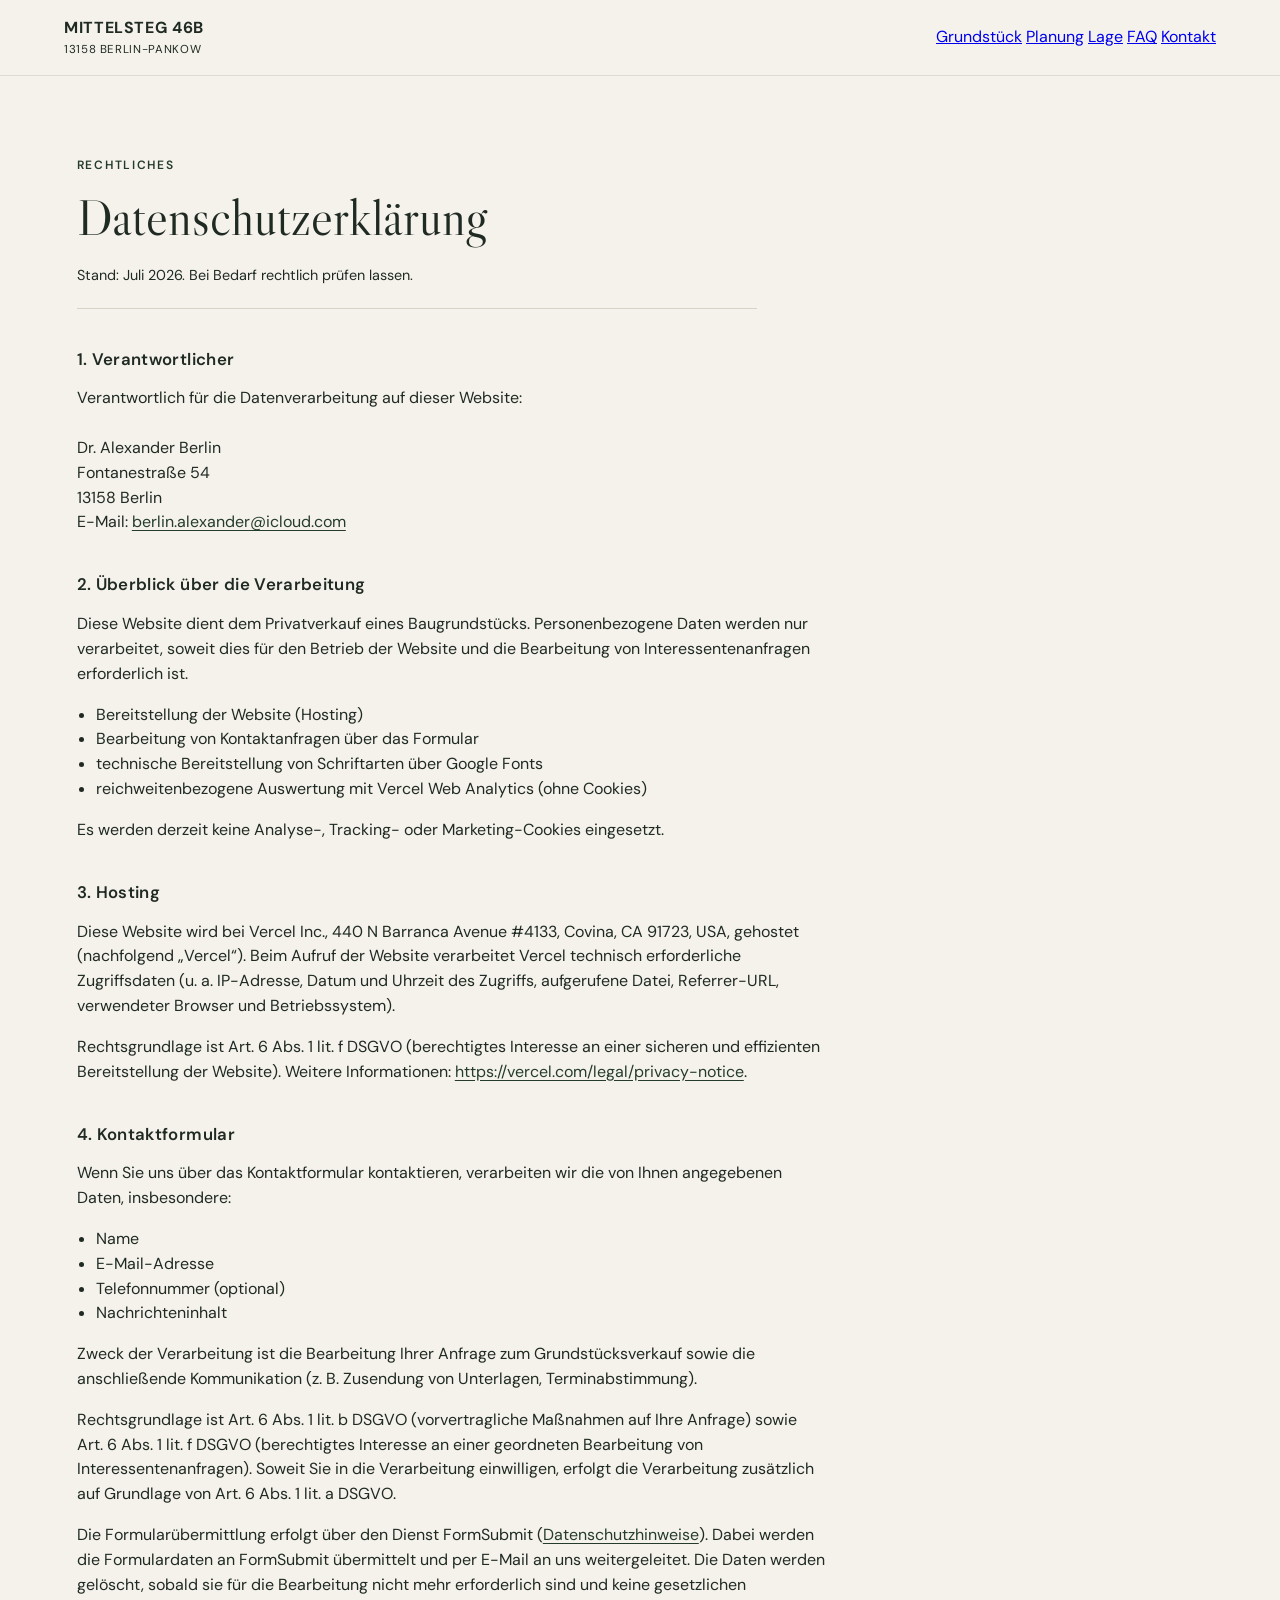
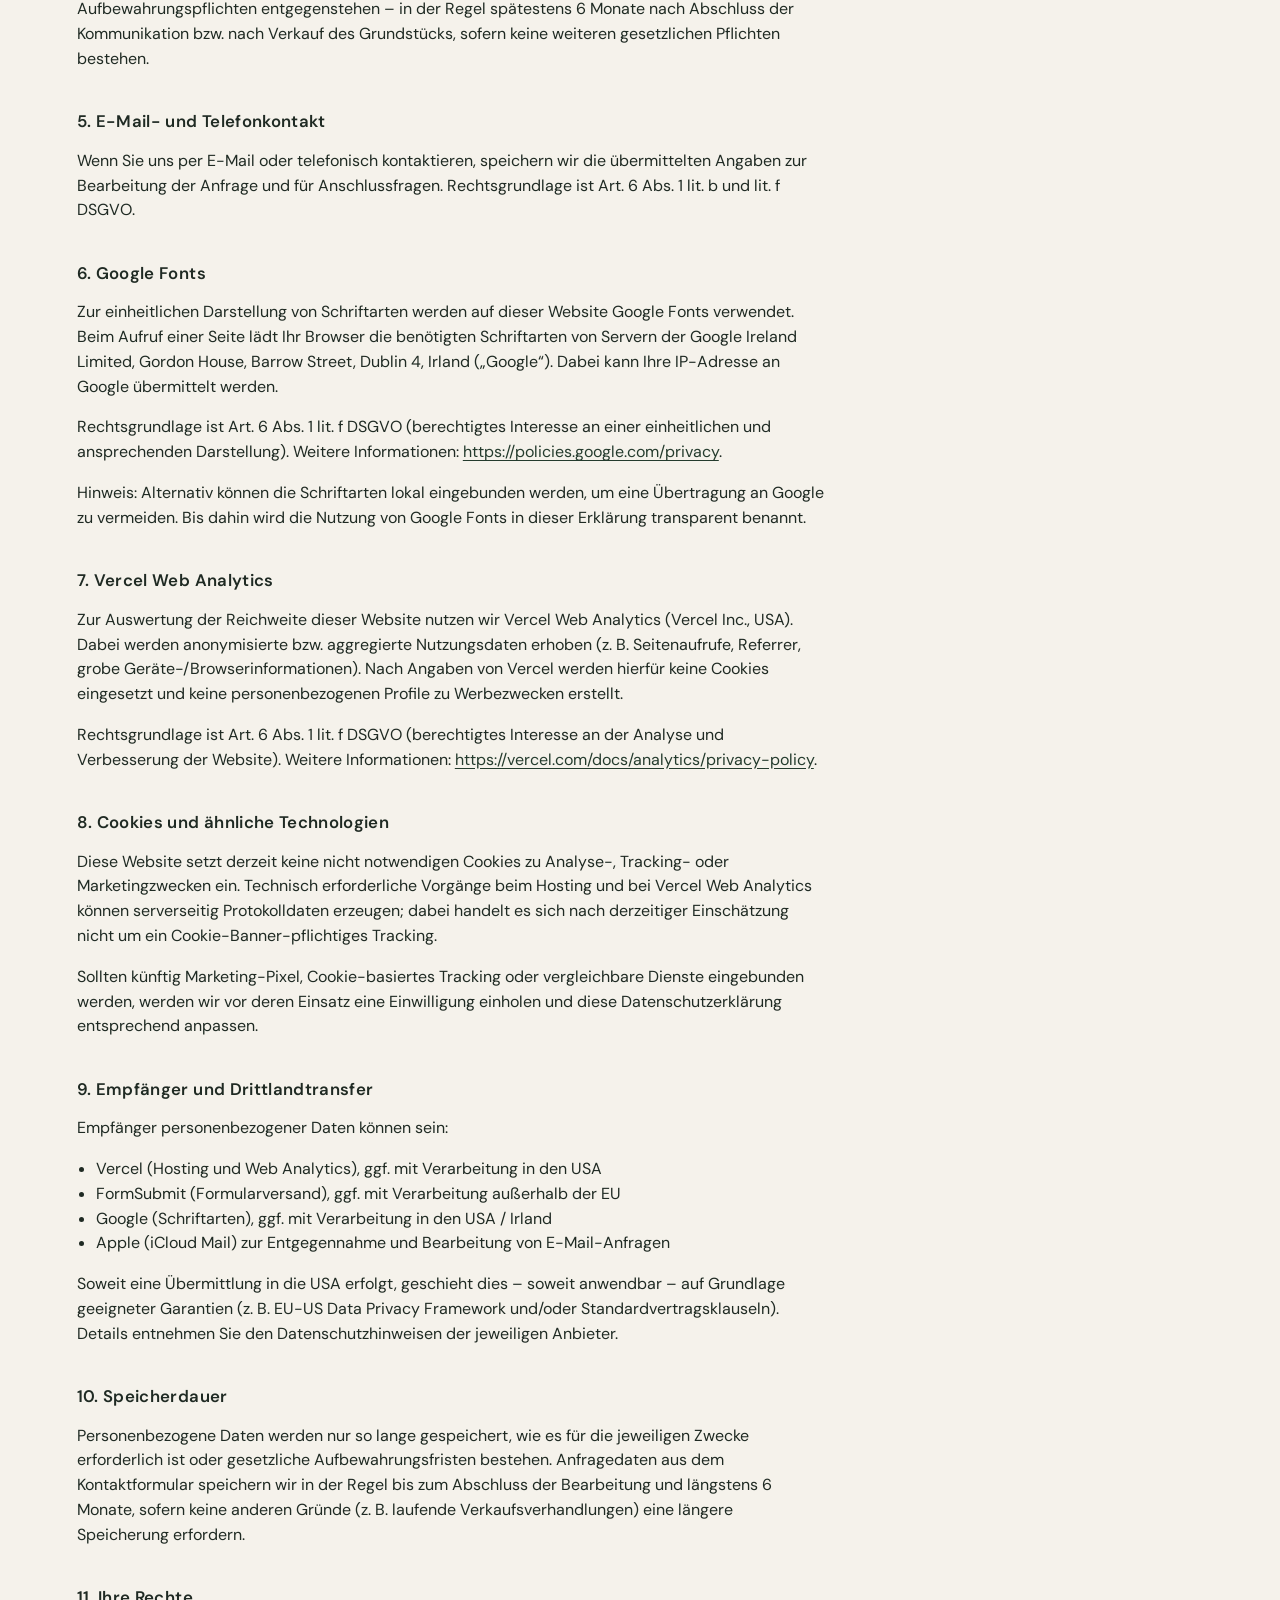
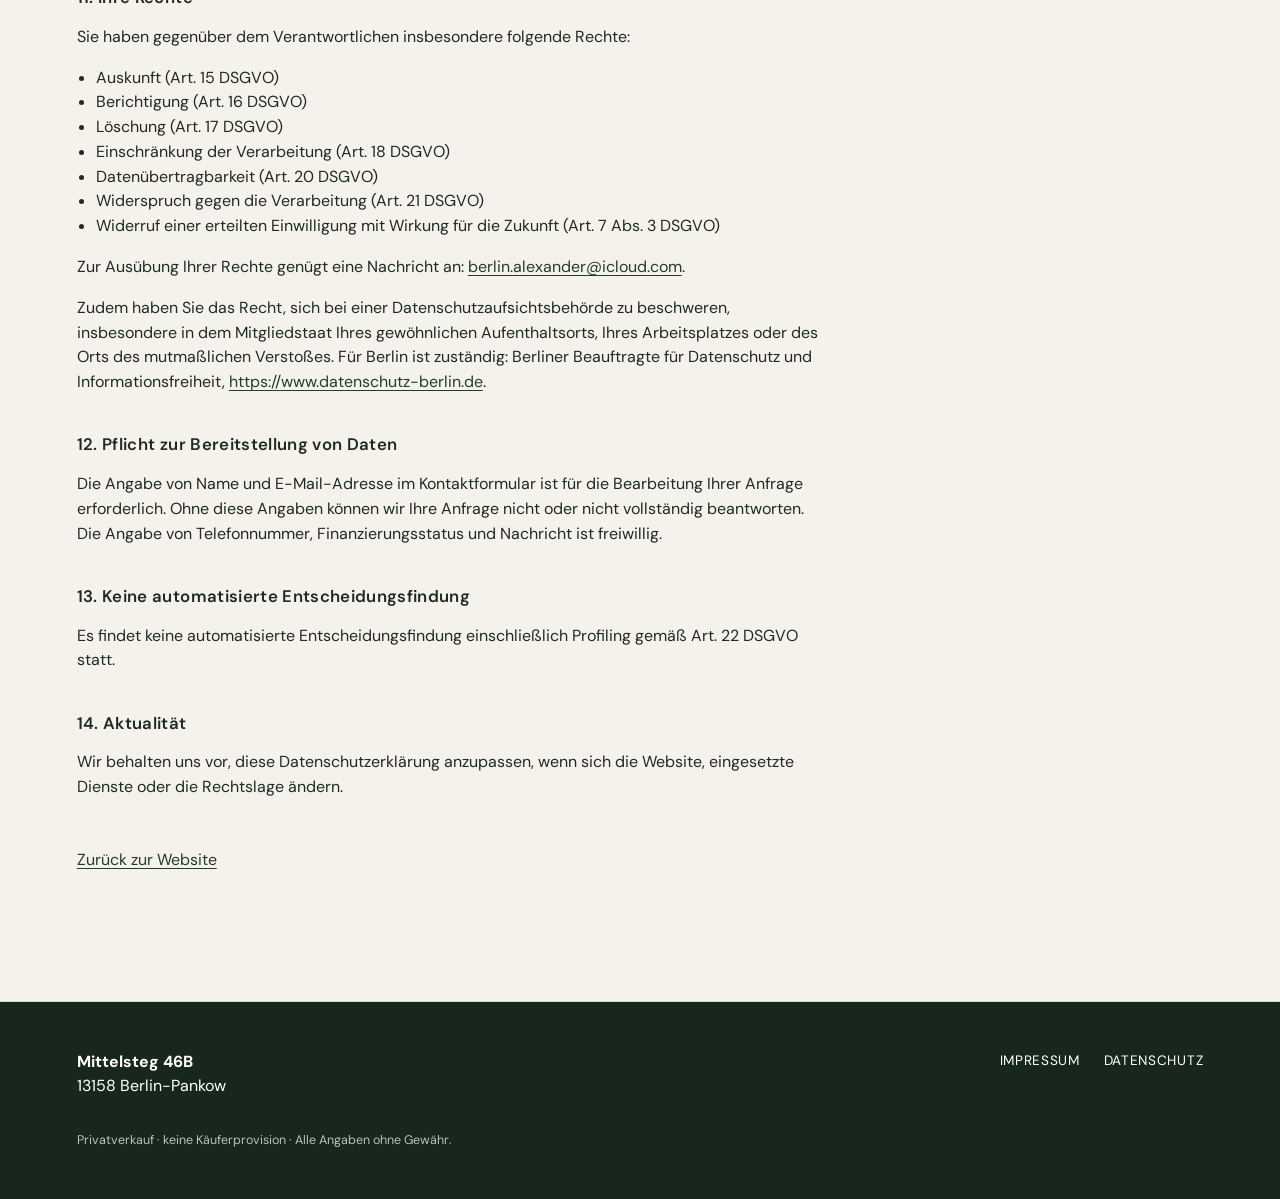
==== commit 3047d5ff: "chore: Web3Forms-Änderungen zurückgenommen – FormSubmit ist aktiviert Co-authored-by: info-creator-n" ====
--- a/datenschutz.html
+++ b/datenschutz.html
@@ -84,9 +84,9 @@
       erfolgt die Verarbeitung zusätzlich auf Grundlage von Art. 6 Abs. 1 lit. a DSGVO.
     </p>
     <p>
-      Die Formularübermittlung erfolgt über den Dienst Web3Forms
-      (<a href="https://web3forms.com/privacy" rel="noopener noreferrer" target="_blank">Datenschutzhinweise</a>).
-      Dabei werden die Formulardaten an Web3Forms übermittelt und per E-Mail an uns weitergeleitet.
+      Die Formularübermittlung erfolgt über den Dienst FormSubmit
+      (<a href="https://formsubmit.co/privacy.pdf" rel="noopener noreferrer" target="_blank">Datenschutzhinweise</a>).
+      Dabei werden die Formulardaten an FormSubmit übermittelt und per E-Mail an uns weitergeleitet.
       Die Daten werden gelöscht, sobald sie für die Bearbeitung nicht mehr erforderlich sind und keine gesetzlichen
       Aufbewahrungspflichten entgegenstehen – in der Regel spätestens 6 Monate nach Abschluss der Kommunikation
       bzw. nach Verkauf des Grundstücks, sofern keine weiteren gesetzlichen Pflichten bestehen.
@@ -141,7 +141,7 @@
     </p>
     <ul>
       <li>Vercel (Hosting und Web Analytics), ggf. mit Verarbeitung in den USA</li>
-      <li>Web3Forms (Formularversand), ggf. mit Verarbeitung außerhalb der EU</li>
+      <li>FormSubmit (Formularversand), ggf. mit Verarbeitung außerhalb der EU</li>
       <li>Google (Schriftarten), ggf. mit Verarbeitung in den USA / Irland</li>
       <li>Apple (iCloud Mail) zur Entgegennahme und Bearbeitung von E-Mail-Anfragen</li>
     </ul>
